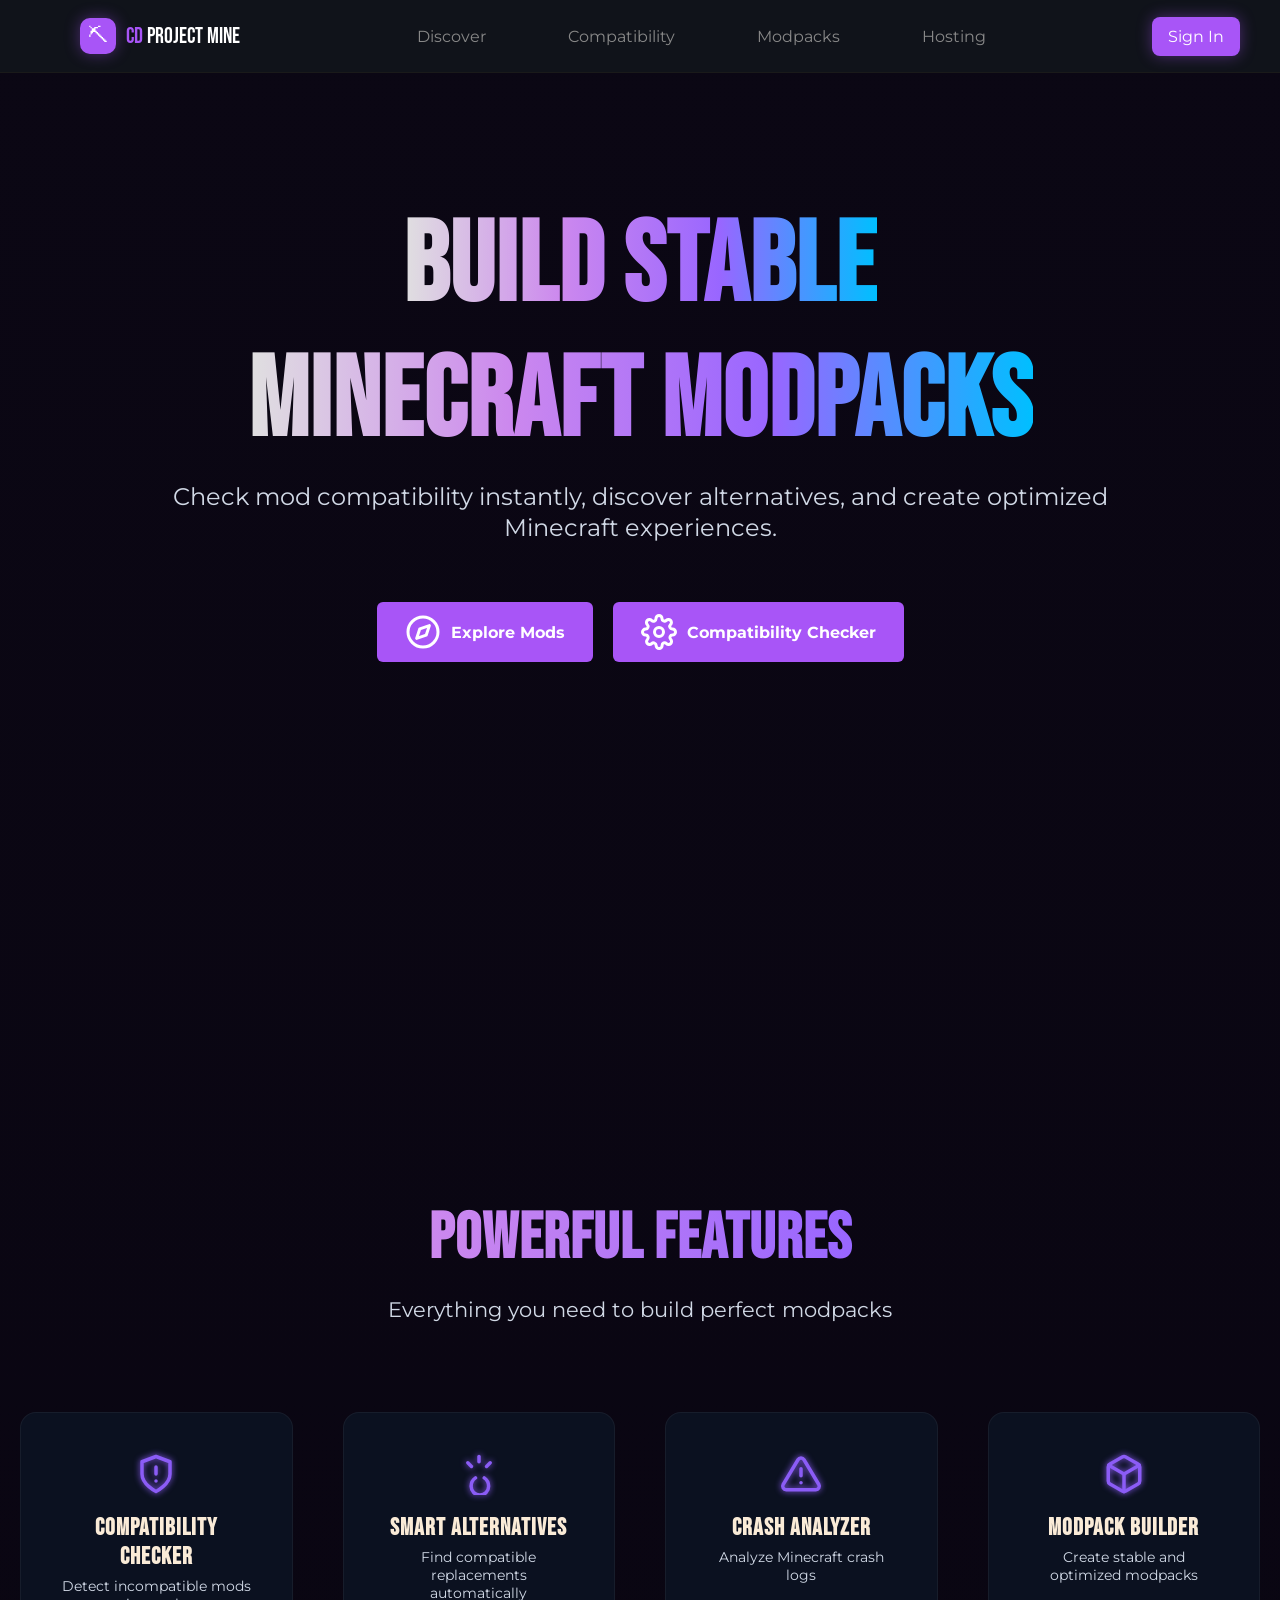
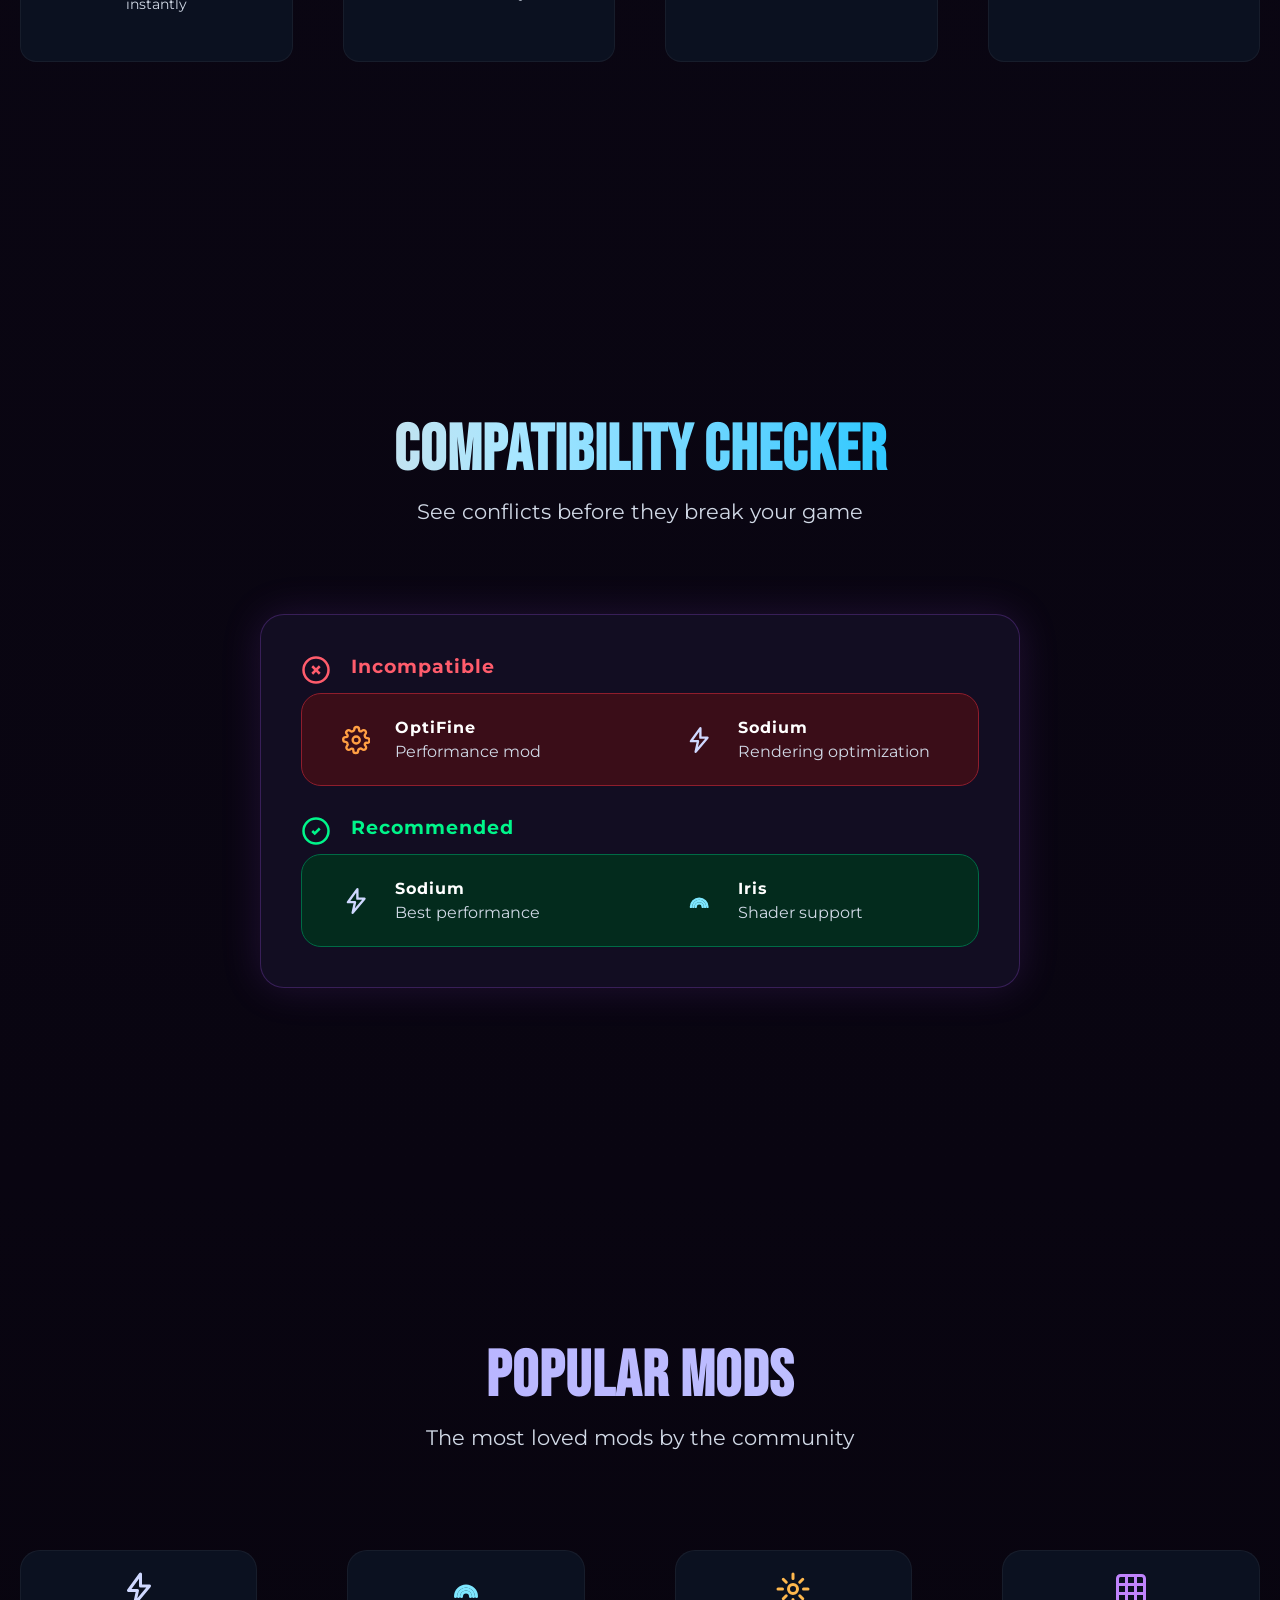
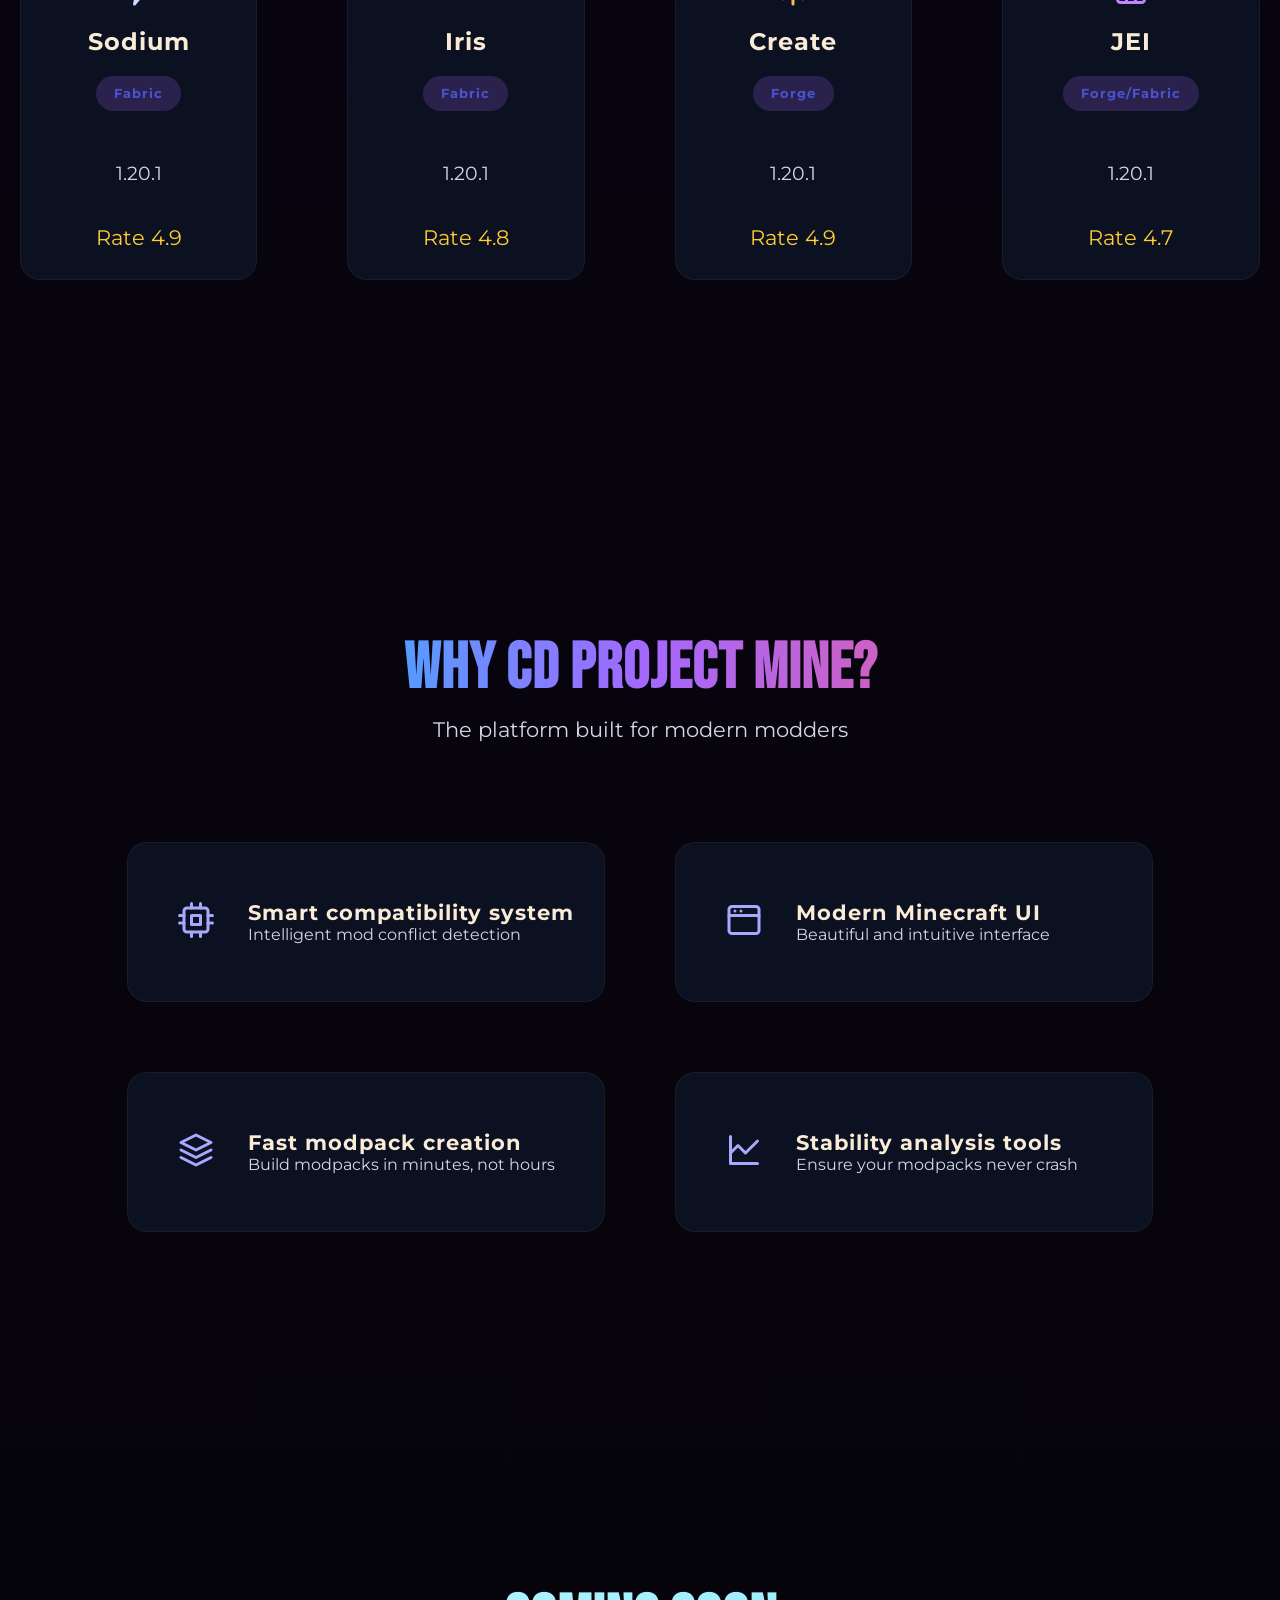
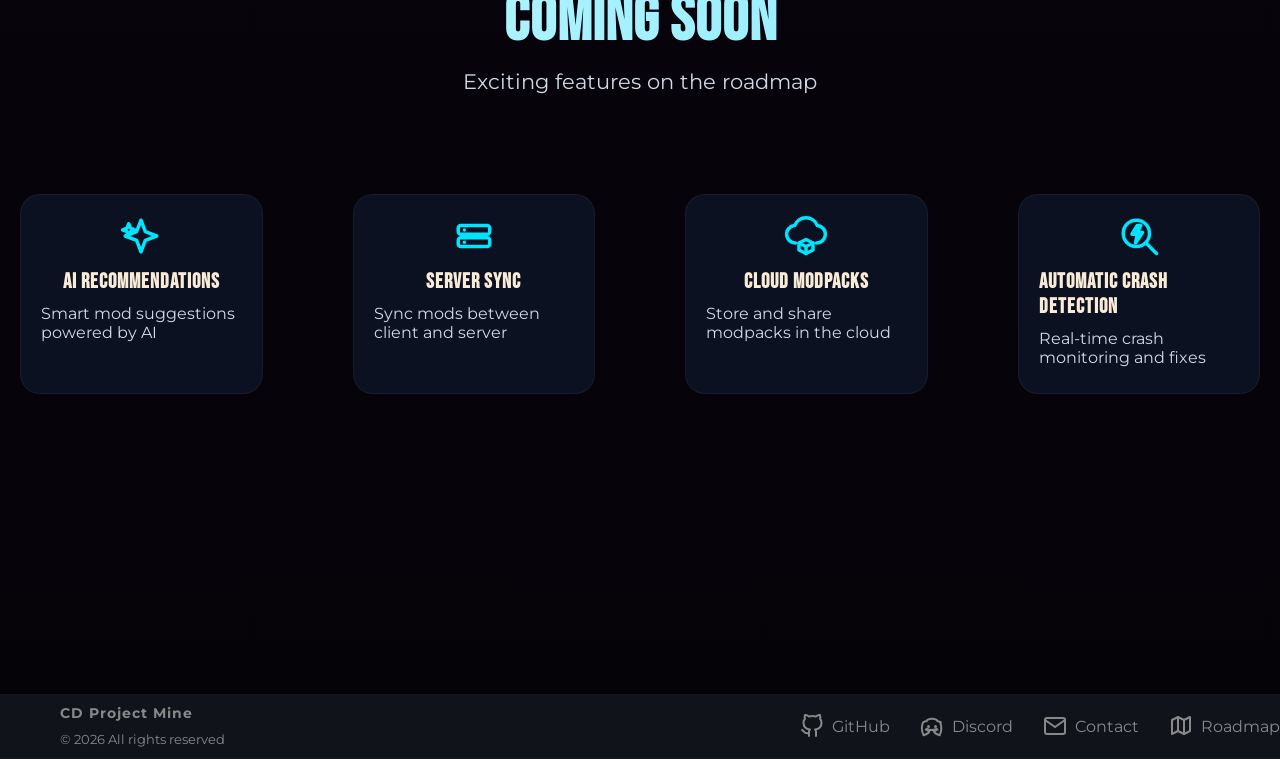
==== index.html @ 01a0721f "Made responsive flexbox for 4 diffrent resolutions" ====
<!DOCTYPE html>
<html lang="uk">

<head>
    <meta charset="UTF-8">
    <meta name="viewport" content="width=device-width, initial-scale=1.0">

    <title>CD Project Mine</title>

    <link rel="stylesheet" href="./css/global.css">
    <link rel="stylesheet" href="./css/components/navbar.css">
    <link rel="stylesheet" href="./css/components/footer.css">
    <link rel="stylesheet" href="./css/pages/home.css">
    <link rel="stylesheet" href="./css/media/index.css">

    <link rel="preconnect" href="https://fonts.googleapis.com">
    <link rel="preconnect" href="https://fonts.gstatic.com" crossorigin>

    <link href="https://fonts.googleapis.com/css2?family=Bebas+Neue&family=Montserrat:wght@400;500;600;700&display=swap"
        rel="stylesheet">
</head>

<body>
    <nav class="main-nav">
        <div class="logo-container">
            <a href="index.html" class="logo-link">
                <div class="logo-icon">⛏</div>
                <span class="logo-text">
                    <span class="logo-accent">CD </span> Project Mine
                </span>
            </a>
        </div>

        <ul class="nav-list" id="nav-list">
            <li><a class="nav-link" href="discover.html">Discover</a></li>
            <li><a class="nav-link" href="compatibility.html">Compatibility</a></li>
            <li><a class="nav-link" href="modpacks.html">Modpacks</a></li>
            <li><a class="nav-link" href="hosting.html">Hosting</a></li>

            <a class="mobile-btn" href="#"> Sign In</a>
        </ul>

        <a class="desktop-btn" href="#"> Sign In</a>

        <button class="burger-btn" id="burger-btn">
            <svg class="burger-icon" viewBox="0 0 24 24" width="24" height="24" stroke="currentColor" stroke-width="2"
                fill="none" stroke-linecap="round" stroke-linejoin="round">
                <line x1="4" y1="6" x2="20" y2="6"></line>
                <line x1="4" y1="12" x2="20" y2="12"></line>
                <line x1="4" y1="18" x2="20" y2="18"></line>
            </svg>
        </button>

    </nav>

    <main class="main-content">
        <section class="hero-section">
            <h1>Build Stable</h1>
            <h1>Minecraft Modpacks</h1>
            <p class="paragraph-upper">Check mod compatibility instantly, discover alternatives, and create optimized
            </p>
            <p class="paragraph-lower">Minecraft experiences.</p>

            <div class="hero-buttons">
                <a class="hero-form" href="discover.html">
                    <button class="hero-btn">
                        <svg class="icon" width="24" height="24" viewBox="0 0 24 24" fill="none" stroke="currentColor"
                            stroke-width="2" stroke-linecap="round" stroke-linejoin="round">
                            <circle cx="12" cy="12" r="10"></circle>
                            <polygon points="16.24 7.76 14.12 14.12 7.76 16.24 9.88 9.88 16.24 7.76"></polygon>
                        </svg>
                        Explore Mods
                    </button>
                </a>

                <a class="hero-form" href="compatibility.html">
                    <button class="hero-btn">
                        <svg class="icon" width="24" height="24" viewBox="0 0 24 24" fill="none" stroke="currentColor"
                            stroke-width="2" stroke-linecap="round" stroke-linejoin="round">
                            <circle cx="12" cy="12" r="3"></circle>
                            <path
                                d="M19.4 15a1.65 1.65 0 0 0 .33 1.82l.06.06a2 2 0 0 1 0 2.83 2 2 0 0 1-2.83 0l-.06-.06a1.65 1.65 0 0 0-1.82-.33 1.65 1.65 0 0 0-1 1.51V21a2 2 0 0 1-2 2 2 2 0 0 1-2-2v-.09A1.65 1.65 0 0 0 9 19.4a1.65 1.65 0 0 0-1.82.33l-.06.06a2 2 0 0 1-2.83 0 2 2 0 0 1 0-2.83l.06-.06a1.65 1.65 0 0 0 .33-1.82 1.65 1.65 0 0 0-1.51-1H3a2 2 0 0 1-2-2 2 2 0 0 1 2-2h.09A1.65 1.65 0 0 0 4.6 9a1.65 1.65 0 0 0-.33-1.82l-.06-.06a2 2 0 0 1 0-2.83 2 2 0 0 1 2.83 0l.06.06a1.65 1.65 0 0 0 1.82.33H9a1.65 1.65 0 0 0 1-1.51V3a2 2 0 0 1 2-2 2 2 0 0 1 2 2v.09a1.65 1.65 0 0 0 1 1.51 1.65 1.65 0 0 0 1.82-.33l.06-.06a2 2 0 0 1 2.83 0 2 2 0 0 1 0 2.83l-.06.06a1.65 1.65 0 0 0-.33 1.82V9a1.65 1.65 0 0 0 1.51 1H21a2 2 0 0 1 2 2 2 2 0 0 1-2 2h-.09a1.65 1.65 0 0 0-1.51 1z">
                            </path>
                        </svg>
                        Compatibility Checker
                    </button>
                </a>
        </section>

        <section class="features-section">
            <h2>Powerful Features</h2>
            <p>Everything you need to build perfect modpacks</p>

            <div class="features-container">
                <div class="feature-card">
                    <svg class="feature-icon" width="24" height="24" viewBox="0 0 24 24" fill="none"
                        stroke="currentColor" stroke-width="2" stroke-linecap="round" stroke-linejoin="round">
                        <path d="M12 22s8-4 8-10V5l-8-3-8 3v7c0 6 8 10 8 10z" />
                        <path d="M12 8v4" />
                        <path d="M12 16h.01" />
                    </svg>
                    <h3>Compatibility Checker</h3>
                    <p>Detect incompatible mods instantly</p>
                </div>
                <div class="feature-card">
                    <svg class="feature-icon" width="24" height="24" viewBox="0 0 24 24" fill="none"
                        stroke="currentColor" stroke-width="2" stroke-linecap="round" stroke-linejoin="round">
                        <path d="M15 14.2c1.5 1 2.5 2.8 2.5 4.8 0 2.8-2.2 5-5 5s-5-2.2-5-5c0-2 1-3.8 2.5-4.8" />
                        <path d="M12 2v3" />
                        <path d="M18.4 5.6l-2.1 2.1" />
                        <path d="M5.6 5.6l2.1 2.1" />
                    </svg>
                    <h3>Smart Alternatives</h3>
                    <p>Find compatible replacements automatically</p>
                </div>
                <div class="feature-card">
                    <svg class="feature-icon" width="24" height="24" viewBox="0 0 24 24" fill="none"
                        stroke="currentColor" stroke-width="2" stroke-linecap="round" stroke-linejoin="round">
                        <path
                            d="M10.29 3.86L1.82 18a2 2 0 0 0 1.71 3h16.94a2 2 0 0 0 1.71-3L13.71 3.86a2 2 0 0 0-3.42 0z" />
                        <line x1="12" y1="9" x2="12" y2="13" />
                        <line x1="12" y1="17" x2="12.01" y2="17" />
                    </svg>
                    <h3>Crash Analyzer</h3>
                    <p>Analyze Minecraft crash logs</p>
                </div>
                <div class="feature-card">
                    <svg class="feature-icon" width="24" height="24" viewBox="0 0 24 24" fill="none"
                        stroke="currentColor" stroke-width="2" stroke-linecap="round" stroke-linejoin="round">
                        <path
                            d="M21 16V8a2 2 0 0 0-1-1.73l-7-4a2 2 0 0 0-2 0l-7 4A2 2 0 0 0 3 8v8a2 2 0 0 0 1 1.73l7 4a2 2 0 0 0 2 0l7-4A2 2 0 0 0 21 16z" />
                        <polyline points="3.27 6.96 12 12.01 20.73 6.96" />
                        <line x1="12" y1="22.08" x2="12" y2="12" />
                    </svg>
                    <h3>Modpack Builder</h3>
                    <p>Create stable and optimized modpacks</p>
                </div>
            </div>
        </section>

        <section class="compatibility-section">
            <h2>Compatibility Checker</h2>
            <p>See conflicts before they break your game</p>

            <div class="compatibility-container">
                <div class="compatibility-group">
                    <h3><svg class="compatibility-icon-header" viewBox="0 0 24 24" width="24" height="24"
                            stroke="currentColor" stroke-width="2" fill="none">
                            <circle cx="12" cy="12" r="10"></circle>
                            <line x1="15" y1="9" x2="9" y2="15"></line>
                            <line x1="9" y1="9" x2="15" y2="15"></line>
                        </svg>
                        Incompatible
                    </h3>

                    <div class="compatibility-card incompatible-card">
                        <div class="mod-info">
                            <svg class="ompatibility-icon optf" xmlns="http://www.w3.org/2000/svg" width="36" height="36" viewBox="0 0 24 24"
                                fill="none" stroke="currentColor" stroke-width="2" stroke-linecap="round"
                                stroke-linejoin="round">
                                <circle cx="12" cy="12" r="3" />
                                <path
                                    d="M19.4 15a1.7 1.7 0 0 0 .34 1.82l.06.06a2 2 0 1 1-2.83 2.83l-.06-.06A1.7 1.7 0 0 0 15 19.4a1.7 1.7 0 0 0-1 .6 1.7 1.7 0 0 0-.4 1.1V21a2 2 0 1 1-4 0v-.1A1.7 1.7 0 0 0 9 19.4a1.7 1.7 0 0 0-1.82.34l-.06.06a2 2 0 1 1-2.83-2.83l.06-.06A1.7 1.7 0 0 0 4.6 15a1.7 1.7 0 0 0-.6-1 1.7 1.7 0 0 0-1.1-.4H3a2 2 0 1 1 0-4h.1A1.7 1.7 0 0 0 4.6 9a1.7 1.7 0 0 0-.34-1.82l-.06-.06a2 2 0 1 1 2.83-2.83l.06.06A1.7 1.7 0 0 0 9 4.6a1.7 1.7 0 0 0 1-.6 1.7 1.7 0 0 0 .4-1.1V3a2 2 0 1 1 4 0v.1A1.7 1.7 0 0 0 15 4.6a1.7 1.7 0 0 0 1.82-.34l.06-.06a2 2 0 1 1 2.83 2.83l-.06.06A1.7 1.7 0 0 0 19.4 9a1.7 1.7 0 0 0 .6 1 1.7 1.7 0 0 0 1.1.4h.1a2 2 0 1 1 0 4h-.1A1.7 1.7 0 0 0 19.4 15z" />
                            </svg>

                            <div class="mod-text">
                                <h4>OptiFine</h4>
                                <p>Performance mod</p>
                            </div>
                        </div>

                        <div class="mod-info">
                            <svg class="compatibility-icon sodi" viewBox="0 0 24 24" fill="none" stroke="currentColor"
                                stroke-width="2" stroke-linecap="round" stroke-linejoin="round">

                                <path d="M13 2
             L5 13
             H11
             L9 22
             L19 10
             H13
             Z" />

                            </svg>

                            <div class="mod-text">
                                <h4>Sodium</h4>
                                <p>Rendering optimization</p>
                            </div>
                        </div>
                    </div>
                </div>

                <div class="compatibility-group">
                    <h3 class="recommended-title">
                        <svg class="compatibility-icon-header" viewBox="0 0 24 24" width="24" height="24"
                            stroke="currentColor" stroke-width="2" fill="none">
                            <circle cx="12" cy="12" r="10"></circle>
                            <path d="M9 12l2 2 4-4"></path>
                        </svg>
                        Recommended
                    </h3>
                    <div class="compatibility-card recommended-card">
                        <div class="mod-info">
                            <svg class="compatibility-icon sodi" viewBox="0 0 24 24" fill="none" stroke="currentColor"
                                stroke-width="2" stroke-linecap="round" stroke-linejoin="round">

                                <path d="M13 2
             L5 13
             H11
             L9 22
             L19 10
             H13
             Z" />

                            </svg>

                            <div class="mod-text">
                                <h4>Sodium</h4>
                                <p>Best performance</p>
                            </div>
                        </div>

                        <div class="mod-info">
                            <svg class="compatibility-icon iris" viewBox="0 0 24 24" fill="none" stroke="currentColor"
                                stroke-width="2" stroke-linecap="round" stroke-linejoin="round">

                                <path d="M5 17
             A7 7 0 0 1 19 17" />

                                <path d="M7 17
             A5 5 0 0 1 17 17" />

                                <path d="M9 17
             A3 3 0 0 1 15 17" />

                            </svg>

                            <div class="mod-text">
                                <h4>Iris</h4>
                                <p>Shader support</p>
                            </div>
                        </div>
                    </div>
                </div>
        </section>

        <section class="popular-mods-section">
            <h2>Popular Mods</h2>
            <p>The most loved mods by the community</p>

            <div class="pop-container">
                <div class="pop-card">
                    <svg class="pop-icon sodi" viewBox="0 0 24 24" fill="none" stroke="currentColor" stroke-width="2"
                        stroke-linecap="round" stroke-linejoin="round">

                        <path d="M13 2
             L5 13
             H11
             L9 22
             L19 10
             H13
             Z" />

                    </svg>
                    <h3>Sodium</h3>
                    <div class="mini-mod-loader">
                        <h4>Fabric</h4>
                    </div>
                    <p>1.20.1</p>
                    <div class="mod-rating">
                        <span>Rate</span>
                        <span>4.9</span>
                    </div>
                </div>

                <div class="pop-card">
                    <svg class="pop-icon iris" viewBox="0 0 24 24" fill="none" stroke="currentColor" stroke-width="2"
                        stroke-linecap="round" stroke-linejoin="round">

                        <path d="M5 17
             A7 7 0 0 1 19 17" />

                        <path d="M7 17
             A5 5 0 0 1 17 17" />

                        <path d="M9 17
             A3 3 0 0 1 15 17" />

                    </svg>
                    <h3>Iris</h3>
                    <div class="mini-mod-loader">
                        <h4>Fabric</h4>
                    </div>
                    <p>1.20.1</p>
                    <div class="mod-rating">
                        <span>Rate</span>
                        <span>4.8</span>
                    </div>
                </div>

                <div class="pop-card">
                    <svg class="pop-icon create" viewBox="0 0 24 24" fill="none" stroke="currentColor" stroke-width="2"
                        stroke-linecap="round" stroke-linejoin="round">

                        <circle cx="12" cy="12" r="3" />

                        <path d="
        M12 2
        V5

        M12 19
        V22

        M2 12
        H5

        M19 12
        H22

        M5.5 5.5
        L7.5 7.5

        M16.5 16.5
        L18.5 18.5

        M18.5 5.5
        L16.5 7.5

        M7.5 16.5
        L5.5 18.5" />

                    </svg>
                    <h3>Create</h3>
                    <div class="mini-mod-loader">
                        <h4>Forge</h4>
                    </div>
                    <p>1.20.1</p>
                    <div class="mod-rating">
                        <span>Rate</span>
                        <span>4.9</span>
                    </div>
                </div>

                <div class="pop-card">
                    <svg class="pop-icon jei" viewBox="0 0 24 24" fill="none" stroke="currentColor" stroke-width="2"
                        stroke-linecap="round" stroke-linejoin="round">

                        <rect x="3" y="3" width="18" height="18" rx="2" />

                        <line x1="9" y1="3" x2="9" y2="21" />
                        <line x1="15" y1="3" x2="15" y2="21" />

                        <line x1="3" y1="9" x2="21" y2="9" />
                        <line x1="3" y1="15" x2="21" y2="15" />

                    </svg>
                    <h3>JEI</h3>
                    <div class="mini-mod-loader">
                        <h4>Forge/Fabric</h4>
                    </div>
                    <p>1.20.1</p>
                    <div class="mod-rating">
                        <span>Rate</span>
                        <span>4.7</span>
                    </div>
                </div>
            </div>
        </section>

        <section class="why-section">
            <h3>Why CD Project Mine?</h3>
            <p>The platform built for modern modders</p>

            <div class="why-container">
                <div class="why-card">
                    <div class="why-icon">
                        <svg class="icon" viewBox="0 0 24 24" width="24" height="24" stroke="currentColor"
                            stroke-width="2" fill="none" stroke-linecap="round" stroke-linejoin="round">
                            <rect x="4" y="4" width="16" height="16" rx="2" ry="2"></rect>
                            <rect x="9" y="9" width="6" height="6"></rect>
                            <line x1="9" y1="1" x2="9" y2="4"></line>
                            <line x1="15" y1="1" x2="15" y2="4"></line>
                            <line x1="9" y1="20" x2="9" y2="23"></line>
                            <line x1="15" y1="20" x2="15" y2="23"></line>
                            <line x1="20" y1="9" x2="23" y2="9"></line>
                            <line x1="20" y1="14" x2="23" y2="14"></line>
                            <line x1="1" y1="9" x2="4" y2="9"></line>
                            <line x1="1" y1="14" x2="4" y2="14"></line>
                        </svg>
                    </div>
                    <div class="why-info">
                        <h4>Smart compatibility system</h4>
                        <p>Intelligent mod conflict detection</p>
                    </div>
                </div>

                <div class="why-card">
                    <div class="why-icon">
                        <svg class="icon" viewBox="0 0 24 24" width="24" height="24" stroke="currentColor"
                            stroke-width="2" fill="none" stroke-linecap="round" stroke-linejoin="round">
                            <rect x="2" y="3" width="20" height="18" rx="2" ry="2" />
                            <line x1="2" y1="9" x2="22" y2="9" />
                            <line x1="6" y1="6" x2="6.01" y2="6" />
                            <line x1="10" y1="6" x2="10.01" y2="6" />
                        </svg>
                    </div>
                    <div class="why-info">
                        <h4>Modern Minecraft UI</h4>
                        <p>Beautiful and intuitive interface</p>
                    </div>
                </div>

                <div class="why-card">
                    <div class="why-icon">
                        <svg class="icon" viewBox="0 0 24 24" width="24" height="24" stroke="currentColor"
                            stroke-width="2" fill="none" stroke-linecap="round" stroke-linejoin="round">
                            <polygon points="12 2 2 7 12 12 22 7 12 2"></polygon>
                            <polyline points="2 12 12 17 22 12"></polyline>
                            <polyline points="2 17 12 22 22 17"></polyline>
                        </svg>
                    </div>
                    <div class="why-info">
                        <h4>Fast modpack creation</h4>
                        <p>Build modpacks in minutes, not hours</p>
                    </div>
                </div>

                <div class="why-card">
                    <div class="why-icon">
                        <svg class="icon" viewBox="0 0 24 24" width="24" height="24" stroke="currentColor"
                            stroke-width="2" fill="none" stroke-linecap="round" stroke-linejoin="round">
                            <polyline points="3 3 3 21 21 21"></polyline>
                            <polyline points="3 14 8 9 13 14 21 6"></polyline>
                        </svg>
                    </div>
                    <div class="why-info">
                        <h4>Stability analysis tools</h4>
                        <p>Ensure your modpacks never crash</p>
                    </div>
                </div>
            </div>
        </section>

        <section class="soon-section">
            <h2>Coming Soon</h2>
            <p>Exciting features on the roadmap</p>
            <div class="soon-container">
                <div class="soon-card">
                    <div class="soon-icon">
                        <svg viewBox="0 0 24 24" width="24" height="24" stroke="currentColor" stroke-width="2"
                            fill="none" stroke-linecap="round" stroke-linejoin="round">
                            <path d="M12 3L14.5 9.5L21 12L14.5 14.5L12 21L9.5 14.5L3 12L9.5 9.5L12 3Z"></path>
                            <path d="M5 5L6 7.5L8.5 8.5L6 9.5L5 12L4 9.5L1.5 8.5L4 7.5L5 5Z"></path>
                        </svg>
                    </div>

                    <div class="soon-info">
                        <h3>AI Recommendations</h3>
                        <p>Smart mod suggestions powered by AI</p>
                    </div>
                </div>

                <div class="soon-card">
                    <div class="soon-icon">
                        <svg viewBox="0 0 24 24" width="32" height="32" stroke="currentColor" stroke-width="2"
                            fill="none" stroke-linecap="round" stroke-linejoin="round">
                            <rect x="3" y="6" width="18" height="5" rx="1.5"></rect>
                            <circle cx="6.5" cy="8.5" r="1" fill="currentColor" stroke="none"></circle>

                            <rect x="3" y="13" width="18" height="5" rx="1.5"></rect>
                            <circle cx="6.5" cy="15.5" r="1" fill="currentColor" stroke="none"></circle>
                        </svg>
                    </div>

                    <div class="soon-info">
                        <h3>Server Sync</h3>
                        <p>Sync mods between client and server</p>
                    </div>
                </div>

                <div class="soon-card">
                    <div class="soon-icon">
                        <svg viewBox="0 0 24 24" width="24" height="24" stroke="currentColor" stroke-width="2"
                            fill="none" stroke-linecap="round" stroke-linejoin="round">
                            <path d="M6 16a5 5 0 0 1-.5-9.98 7 7 0 0 1 13 0 5 5 0 0 1-.5 9.98"></path>
                            <polygon points="12 14 8 16 12 18 16 16"></polygon>
                            <polyline points="8 16 8 20 12 22 16 20 16 16"></polyline>
                            <line x1="12" y1="18" x2="12" y2="22"></line>
                        </svg>
                    </div>

                    <div class="soon-info">
                        <h3>Cloud Modpacks</h3>
                        <p>Store and share modpacks in the cloud</p>
                    </div>
                </div>

                <div class="soon-card">
                    <div class="soon-icon">
                        <svg viewBox="0 0 24 24" width="24" height="24" stroke="currentColor" stroke-width="2"
                            fill="none" stroke-linecap="round" stroke-linejoin="round">
                            <circle cx="10.5" cy="10.5" r="7.5"></circle>
                            <line x1="16" y1="16" x2="22" y2="22"></line>
                            <path d="M11 6l-3 5h3l-1 5 4-6h-3l2-4z"></path>
                        </svg>
                    </div>

                    <div class="soon-info">
                        <h3>Automatic Crash Detection</h3>
                        <p>Real-time crash monitoring and fixes</p>
                    </div>
                </div>
            </div>
        </section>
    </main>

    <footer class="main-footer">
        <div class="footer-container">
            <div class="footer-name">
                <h2>CD Project Mine</h2>
                <p>&copy 2026 All rights reserved</p>
            </div>

            <div class="footer-links">
                <a href="#" class="footer-link">
                    <svg class="footer-icon" viewBox="0 0 24 24" width="24" height="24" stroke="currentColor"
                        stroke-width="2" fill="none" stroke-linecap="round" stroke-linejoin="round">
                        <path
                            d="M9 19c-5 1.5-5-2.5-7-3m14 6v-3.87a3.37 3.37 0 0 0-.94-2.61c3.14-.35 6.44-1.54 6.44-7A5.44 5.44 0 0 0 20 4.77 5.07 5.07 0 0 0 19.91 1S18.73.65 16 2.48a13.38 13.38 0 0 0-7 0C6.27.65 5.09 1 5.09 1A5.07 5.07 0 0 0 5 4.77a5.44 5.44 0 0 0-1.5 3.78c0 5.42 3.3 6.61 6.44 7A3.37 3.37 0 0 0 9 18.13V22">
                        </path>
                    </svg>
                    <span> GitHub</span>
                </a>

                <a href="#" class="footer-link">
                    <svg class="footer-icon" viewBox="0 0 24 24" width="24" height="24" stroke="currentColor"
                        stroke-width="2" fill="none" stroke-linecap="round" stroke-linejoin="round">
                        <path
                            d="M21 8.3a15.3 15.3 0 0 0-3.8-1.2c-.2-.4-.4-.9-.6-1.3a11.7 11.7 0 0 0-9.2 0c-.2.4-.4.9-.6 1.3A15.3 15.3 0 0 0 3 8.3C1.2 13 1.8 17.6 3.6 21.3a15.5 15.5 0 0 0 4.8-2.4l1-1.6c-1.3-.5-2.5-1-3.6-1.8.3-.2.6-.5.9-.7 3.2 1.5 6.6 1.5 9.8 0 .3.2.6.5.9.7-1.1.8-2.3 1.3-3.6 1.8l1 1.6a15.5 15.5 0 0 0 4.8 2.4c1.8-3.7 2.4-8.3.6-13z">
                        </path>
                        <circle cx="8.5" cy="12.5" r="1.5" fill="currentColor" stroke="none"></circle>
                        <circle cx="15.5" cy="12.5" r="1.5" fill="currentColor" stroke="none"></circle>
                    </svg>
                    <span> Discord</span>
                </a>

                <a href="#" class="footer-link">
                    <svg class="footer-icon" viewBox="0 0 24 24" width="24" height="24" stroke="currentColor"
                        stroke-width="2" fill="none" stroke-linecap="round" stroke-linejoin="round">
                        <rect x="2" y="4" width="20" height="16" rx="2"></rect>
                        <path d="M2 6l10 7 10-7"></path>
                    </svg>
                    <span> Contact</span>
                </a>

                <a href="#" class="footer-link">
                    <svg class="footer-icon" viewBox="0 0 24 24" width="24" height="24" stroke="currentColor"
                        stroke-width="2" fill="none" stroke-linecap="round" stroke-linejoin="round">
                        <polygon points="3 6 9 3 15 6 21 3 21 17 15 20 9 17 3 20"></polygon>
                        <line x1="9" y1="3" x2="9" y2="17"></line>
                        <line x1="15" y1="6" x2="15" y2="20"></line>
                    </svg>
                    <span> Roadmap</span>
                </a>
            </div>
        </div>
    </footer>

    <script src="scripts/main.js"></script>
</body>

</html>
---- css/global.css ----
/*-------------------- RESET --------------------*/
*,
*::before,
*::after {
    box-sizing: border-box;
}

html {
    min-height: 100%;
}

body {
    margin: 0;
    min-height: 100vh;
    overflow-x: hidden;

    font-family: 'Montserrat', sans-serif;

    background: linear-gradient(
        180deg,
        #0b0714 0%,
        #090511 50%,
        #050308 100%
    );

    scrollbar-width: thin;
    scrollbar-color: #888 #121212;
}

/*-------------------- TYPOGRAPHY --------------------*/

h1,
h2,
h3,
h4,
h5,
h6 {
    margin: 0;
    font-family: 'Bebas Neue', sans-serif;
    letter-spacing: 1px;
}

p {
    margin: 0;
}

/*-------------------- ELEMENTS --------------------*/

img {
    display: block;
    max-width: 100%;
}

a {
    color: inherit;
    text-decoration: none;
}

button,
input,
textarea,
select {
    font: inherit;
}
---- css/components/navbar.css ----
/* ==========================
   Desktop
========================== */
/*--------------------NAVBAR--------------------*/
.main-nav {
    display: flex;
    justify-content: space-between;
    align-items: center;
    padding: 8px 40px;
    top: 0;
    right: 0;
    left: 0;
    position: fixed;
    z-index: 1000;
    background-color: #10131a;
    border-bottom: 1px solid #1a1a1a;
}

.nav-list {
    list-style-type: none;
    display: flex;
    gap: 50px;
    padding: 0;
    margin: 0;
}

.nav-link {
    display: inline-block;
    text-decoration: none;
    color: #888888;
    background-color: transparent;
    border-radius: 6px;
    padding: 8px 16px;
    transition: background-color 0.3s ease,
        color 0.3s ease,
        transform 0.2s ease;
}

.nav-link:hover {
    background-color: #2a1f46;
    color: #f5f5f5;
    transform: translateY(-2px);
}

.nav-link-active {
    background-color: #0d1e21;
    color: #00d1e0;
}

.mobile-btn {
    display: none;
}

.burger-btn {
    display: none;
    background: #a855f7;
    box-shadow: 0 0 15px rgba(168, 85, 247, 0.4);
    border: none;
    border-radius: 4px;
}

.logo-container {
    display: flex;
    align-items: center;
    color: white;
    font-family: 'Bebas Neue', sans-serif;
    padding: 10px 10px 10px 40px;
}

.logo-link {
    display: flex;
    align-items: center;
    text-decoration: none;
    gap: 10px;
}

.logo-icon {
    display: flex;
    justify-content: center;
    align-items: center;
    width: 36px;
    height: 36px;
    color: white;
    background-color: #a855f7;
    border-radius: 10px;
    font-size: 20px;
    box-shadow: 0 0 15px rgba(168, 85, 247, 0.4);
}

.logo-text {
    font-size: 22px;
    color: white;
}

.logo-accent {
    color: #a855f7;
}

/*--------------------Sign In Form--------------------*/
.desktop-btn {
    display: flex;
    justify-content: center;
    align-items: center;
    text-decoration: none;
    font-family: 'Montserrat', sans-serif;
    padding: 10px 16px;
    background-color: #a855f7;
    color: white;
    border: none;
    border-radius: 8px;
    font-size: 16px;
    cursor: pointer;
    box-shadow: 0 0 15px rgba(168, 85, 247, 0.4);
    transition: all 0.3s ease;
}

.desktop-btn:hover {
    transform: translateY(-2px);
    box-shadow: 0 0 20px rgba(168, 85, 247, 0.6);
    filter: brightness(1.1);
    cursor: pointer;
}

.mobile-btn {
    display: none;
}

/* ==========================
   Mobile
========================== */
@media (max-width: 900px) {

    .main-nav {
        flex-wrap: wrap;
    }

    .logo-container {
        padding: 8px 4px;
    }

    .logo-text {
        white-space: nowrap;
    }

    .burger-btn {
        display: block;
    }

    .nav-list {
        width: 100%;
        display: flex;
        flex-direction: column;

        opacity: 0;
        pointer-events: none;

        position: absolute;
        top: 69px;
        left: 270px;

        row-gap: 30px;

        background: #10131a;

        transform: translateY(-15px);
        transition: all 0.3s ease;
    }

    .nav-list.active {
        opacity: 1;
        transform: translateY(0);
        pointer-events: auto;
    }

    .desktop-btn {
        display: none;
    }

    .mobile-btn {
        display: block;

        width: 100px;

        padding: 6px 20px;
        margin-left: 15px;
        margin-bottom: 14px;

        border-radius: 10px;

        text-decoration: none;
        color: white;

        background-color: #a855f7;

        transition: all 0.3s ease;
    }

    .mobile-btn:hover {
        transform: translateY(-2px);
    }
}
---- css/components/footer.css ----
/* ==========================
   Desktop
========================== */
/*--------------------FOOTER--------------------*/
.main-footer {
    background-color: #10131a;
    border-bottom: 1px solid #1a1a1a;
}

.footer-container {
    display: flex;
    min-height: 4rem;
    margin: 0 auto;
}

/*--------------------COMPANY INFO--------------------*/
.footer-name {
    margin-left: 60px;
}

.footer-name h2 {
    font-family: 'Montserrat', sans-serif;
    font-size: 0.9rem;
    color: #888888;
    margin: 10px 0px;
}

.footer-name p {
    font-size: 0.8rem;
    color: #888888;
}

/*--------------------FOOTER LINKS--------------------*/
.footer-links {
    display: flex;
    gap: 30px;
    margin-left: auto;
}

.footer-link {
    display: flex;
    align-items: center;
    gap: 8px;

    color: #888888;
    text-decoration: none;

    transition: all 0.3s ease;
}

.footer-link:hover {
    color: #6f42f5;
    transform: translateY(-3px);
}

/* ==========================
   Mobile
========================== */
@media (max-width: 900px) {
    .footer-name {
        max-width: 250px;
        width: 100%;

        margin-top: 30px;
        margin-left: 20px;
    }

    .footer-links {
        display: flex;
        justify-content: center;
        flex-wrap: wrap;

        gap: 25px;

        margin-top: 10px;
        margin-left: 40px;
    }

    .footer-link {
        display: flex;
        flex-direction: column;
        align-items: center;

        gap: 10px;
    }
}
---- css/pages/home.css ----
.main-content {
    display: flex;
    flex-direction: column;
    align-items: center;
    color: white;
    padding-top: 200px;
    padding-inline: 20px;
    padding-bottom: 200px;
}

/* ------------------------------------------------------------------------------------------------------------------- */
/* ------------------------------------------------------------------------------------------------------------------- */
/*--------------------HERO--------------------*/
.hero-section {
    display: flex;
    flex-direction: column;
    align-items: center;
    min-height: 100vh;
}

.hero-section h1 {
    font-size: 7rem;
    font-weight: bold;
    margin: 0;
    background: linear-gradient(to right,
            #e0e0e0,
            #cc88ee,
            #9966ff,
            #00bfff);
    color: transparent;
    background-clip: text;
    -webkit-background-clip: text;
    /* Для сумісності з Chrome, Safari, Edge */
    text-transform: uppercase;
}

.paragraph-upper {
    color: #d1d9e6;
    font-size: 1.5rem;
    margin-top: 12px;
}

.paragraph-lower {
    color: #d1d9e6;
    font-size: 1.5rem;
    margin-top: 2px;
}

.hero-buttons {
    display: flex;
    gap: 20px;
}

.hero-form {
    text-decoration: none;
}

.hero-btn {
    display: flex;
    justify-content: center;
    align-items: center;
    gap: 10px;
    background-color: #a855f7;
    color: white;
    border: none;
    border-radius: 6px;
    padding: 12px 28px;
    margin-top: 60px;
    font-size: 1rem;
    font-weight: bold;
    font-family: 'Montserrat', sans-serif;
    cursor: pointer;
    transition: transform 0.3s ease,
        box-shadow 0.3s ease,
        filter 0.3s ease,
        background-color 0.3s ease;
}

.hero-btn:hover {
    transform: translateY(-2px);
    box-shadow: 0 0 20px rgba(168, 85, 247, 0.6);
    filter: brightness(1.05);
    background-color: #9333ea;
    cursor: pointer;
}

.icon {
    width: 36px;
    height: 36px;
}

/* ------------------------------------------------------------------------------------------------------------------- */
/* ------------------------------------------------------------------------------------------------------------------- */
/*--------------------FEATURES--------------------*/
.features-section {
    padding: 100px 0;
    text-align: center;
}

.features-section h2 {
    font-size: 4rem;
    font-weight: bold;
    margin: 0;
    background: linear-gradient(to right,
            #e0e0e0,
            #cc88ee,
            #9966ff,
            #00bfff);
    color: transparent;
    background-clip: text;
    -webkit-background-clip: text;

    margin-bottom: 20px;
}

.features-section>p {
    color: #d1d9e6;
    font-size: 1.3rem;
    margin-top: 10px;
    margin-bottom: 90px;
}

.features-container {
    display: grid;
    grid-template-columns: repeat(4, 1fr);
    justify-items: center;
    gap: 50px;
}

.feature-card {
    display: flex;
    flex-direction: column;
    background-color: #0b1120;
    min-height: 250px;
    max-width: 300px;
    width: 100%;
    padding: 40px;
    border-radius: 16px;
    border: 1px solid rgba(255, 255, 255, 0.05);
    transition: all 0.3s ease;
}

.feature-card:hover {
    border-color: #a855f7;
    transform: translateY(-4px);
    box-shadow: 0 0 25px rgba(168, 85, 247, 0.15);

}

.feature-icon {
    display: flex;
    margin: 0 auto;
    color: #8b5cf6;
    width: 42px;
    height: 42px;
    filter: drop-shadow(0 0 3px #8b5cf6);
}

.feature-card h3 {
    margin-top: 18px;
    margin-bottom: 6px;
    font-size: 1.5rem;
    color: #FAEBD7;
}

.feature-card p {
    font-size: 0.9rem;
    color: #d1d9e6;
    /* margin-top: auto; */
}

/* ------------------------------------------------------------------------------------------------------------------- */
/* ------------------------------------------------------------------------------------------------------------------- */
/*--------------------COMPATIBILITY-SECTION--------------------*/
.compatibility-section {
    /* display: flex;
    flex-direction: column;
    align-items: stretch; */
    padding: 100px 0;
    margin-top: 150px;
    text-align: center;
}

/*--------------------SECTION-TITLE--------------------*/
.compatibility-section h2 {
    font-size: 4rem;
    font-weight: bold;
    margin: 0;
    background: linear-gradient(to right,
            #e0e0e0,
            #a8e6ff,
            #5ad1ff,
            #00bfff);
    color: transparent;
    background-clip: text;
    -webkit-background-clip: text;
}

.compatibility-section p {
    color: #d1d9e6;
    font-size: 1.3rem;
    margin-top: 10px;
    margin-bottom: 90px;
}

/*--------------------MAIN-CONTAINER--------------------*/
.compatibility-container {
    display: flex;
    flex-direction: column;
    justify-content: flex-start;

    width: 100%;
    max-width: 1200px;

    margin: 0 auto;
    padding: 40px;

    background-color: #120d22;
    border: 1px solid rgba(168, 85, 247, 0.25);
    border-radius: 24px;
    box-shadow: 0 0 40px rgba(168, 85, 247, 0.15);
}

/*--------------------SECTION-HEADERS--------------------*/
.compatibility-container h3 {
    display: flex;
    gap: 20px;
    font-family: 'Montserrat', sans-serif;
    color: #ff5c6c;
}

.compatibility-container .recommended-title {
    margin-top: 30px;
    color: #00f58a;
}

/*--------------------HEADER-ICONS--------------------*/
.compatibility-icon-header {
    width: 30px;
    height: 30px;
    margin-bottom: 8px;
}

/*--------------------CARDS--------------------*/
.compatibility-card {
    display: grid;
    grid-template-columns: repeat(2, 1fr);
    align-items: center;
    justify-content: center;

    width: 100%;

    padding: 24px 40px;
    /* padding: 0px 120px; */

    border-radius: 20px;

    gap: 90px;
}

.incompatible-card {
    background: #3a0d18;
    border: 1px solid #8f1d2c;
}

.recommended-card {
    background: #032b1d;
    border: 1px solid #006b45;
}

/*--------------------MOD-INFO--------------------*/
.mod-info {
    display: flex;
    align-items: center;
    gap: 25px;
}

.mod-text {
    display: flex;
    flex-direction: column;
    align-items: flex-start;

    width: 100%;
    min-width: 0;
}

.mod-info h4 {
    /* margin-top: 12px; */
    font-family: 'Montserrat', sans-serif;
    margin-bottom: 5px;
}

.mod-info p {
    font-family: 'Montserrat', sans-serif;
    font-size: 1rem;
    /* margin-bottom: 20px; */

    margin: 0;
    word-break: break-word;
    overflow-wrap: anywhere;
}

/*--------------------MOD-ICONS--------------------*/
.compatibility-icon {
    width: 36px;
    height: 36px;
}

/*--------------------OPTIFINE-ICON--------------------*/
.optf {
    color: #ff9f43;
}

.optf:hover {
    filter: drop-shadow(0 0 8px currentColor);
}

/*--------------------SODIUM-ICON--------------------*/
.sodi {
    color: #cfd8ff;
}

.sodi:hover {
    filter: drop-shadow(0 0 8px currentColor);
}

/*--------------------IRIS-ICON--------------------*/
.iris {
    color: #7ee7ff;
}

.iris:hover {
    filter: drop-shadow(0 0 8px currentColor);
}

/* ------------------------------------------------------------------------------------------------------------------- */
/* ------------------------------------------------------------------------------------------------------------------- */
/*--------------------POPULAR MODS SECTION--------------------*/
.popular-mods-section {
    padding: 100px 0;
    /* text-align: center; */
    margin-top: 150px;
}

/*--------------------SECTION TITLE--------------------*/
.popular-mods-section h2 {
    display: flex;
    justify-content: center;
    align-items: center;

    font-size: 4rem;
    font-weight: bold;
    margin-bottom: 10px;

    background: linear-gradient(to right,
            #b3aaff,
            #c4caff);

    color: transparent;
    background-clip: text;
    -webkit-background-clip: text;
}

.popular-mods-section p {
    display: flex;
    justify-content: center;
    align-items: center;

    font-size: 1.3rem;
    color: #d1d9e6;

    margin-top: 10px;
}

/*--------------------CARDS CONTAINER--------------------*/
.pop-container {
    display: grid;
    grid-template-columns: repeat(4, 1fr);

    gap: 90px;
    margin-top: 100px;
}

/*--------------------MOD CARD--------------------*/
.pop-card {
    display: flex;
    flex-direction: column;
    align-items: center;

    min-height: 330px;
    max-width: 300px;
    width: 100%;

    padding: 20px 60px;
    gap: 20px;
    border-radius: 20px;
    background-color: #0b1120;
    border: 1px solid rgba(255, 255, 255, 0.05);

    transition: all 0.3s ease;
}

.pop-card:hover {
    border-color: #a855f7;
    transform: translateY(-4px);
    box-shadow: 0 0 25px rgba(168, 85, 247, 0.15);
}

/*--------------------CARD TEXT--------------------*/
.pop-card h3 {
    font-family: 'Montserrat', sans-serif;
    font-size: 1.5rem;
    color: #FAEBD7;
}

.pop-card p {
    color: #d1d9e6;
    font-size: 1.2rem;

    margin-top: 30px;
}

/*--------------------MOD LOADER--------------------*/
.mini-mod-loader {
    display: flex;
    justify-content: center;
    align-items: center;

    color: #4B53D3;
    background-color: #2A224D;

    border-radius: 20px;
    padding: 10px 18px;
}

.mini-mod-loader h4 {
    font-family: 'Montserrat', sans-serif;
    font-size: 0.8rem;
    font-weight: bold;

    margin: 0;

    letter-spacing: 1px;
}

/*--------------------MOD RATING--------------------*/
.mod-rating {
    font-family: 'Montserrat', sans-serif;
    font-size: 1.3rem;

    color: #ffcc33;

    margin-top: 20px;
}

/*--------------------ICONS--------------------*/
.pop-icon {
    width: 36px;
    height: 36px;
}

/*--------------------ICON COLORS--------------------*/
.create {
    color: #ffb84d;
}

.jei {
    color: #c084fc;
}

/*--------------------ICON HOVER--------------------*/
.create:hover,
.jei:hover {
    filter: drop-shadow(0 0 8px currentColor);
}

/* ------------------------------------------------------------------------------------------------------------------- */
/* ------------------------------------------------------------------------------------------------------------------- */
/*--------------------WHY SECTION--------------------*/
.why-section {
    padding: 100px 0;
    margin-top: 150px;
}


/*--------------------SECTION TITLE--------------------*/
.why-section h3 {
    display: flex;
    justify-content: center;
    align-items: center;

    font-size: 4rem;
    font-weight: bold;

    margin-bottom: 10px;

    background: linear-gradient(to right,
            #00d4ff,
            #a269ff,
            #ff577f);

    color: transparent;
    background-clip: text;
    -webkit-background-clip: text;
}

.why-section>p {
    display: flex;
    justify-content: center;
    align-items: center;

    font-size: 1.3rem;
    color: #d1d9e6;

    margin-top: 10px;
}


/*--------------------WHY CONTAINER--------------------*/
.why-container {
    display: grid;
    grid-template-columns: repeat(2, 1fr);

    margin-top: 100px;

    /* column-gap: 90px;
    row-gap: 60px; */
    gap: 70px;
}


/*--------------------WHY CARD--------------------*/
.why-card {
    display: grid;
    grid-template-columns: 90px 1fr;
    align-items: center;

    background-color: #0b1120;

    border: 1px solid rgba(255, 255, 255, 0.05);
    border-radius: 20px;

    min-height: 160px;
    max-width: 550px;
    width: 100%;

    padding: 20px 30px;

    transition: all 0.3s ease;
}

.why-card:hover {
    border-color: #a855f7;
    transform: translateY(-4px);
    box-shadow: 0 0 25px rgba(168, 85, 247, 0.15);
}


/*--------------------WHY ICONS--------------------*/
.why-icon svg {
    height: 36px;
    width: 36px;

    margin-left: 20px;

    color: #a8a8ff;
}


/*--------------------WHY CARD TEXT--------------------*/
.why-info h4 {
    font-family: 'Montserrat', sans-serif;
    font-size: 1.3rem;
    color: #FAEBD7;
}

.why-info p {
    justify-content: flex-start;
    align-items: flex-start;

    color: #d1d9e6;
    font-size: 1rem;
}


/* ------------------------------------------------------------------------------------------------------------------- */
/* ------------------------------------------------------------------------------------------------------------------- */
/*--------------------SOON SECTION--------------------*/
.soon-section {
    padding: 100px 0;
    margin-top: 150px;
}

.soon-section h2 {
    display: flex;
    align-items: center;
    justify-content: center;
    margin-bottom: 10px;
    font-size: 4rem;
    font-weight: bold;
    background: linear-gradient(to right,
            #c4f9ff,
            #85e8ff);
    color: transparent;
    background-clip: text;
    -webkit-background-clip: text;
}

.soon-section>p {
    display: flex;
    justify-content: center;
    align-items: center;
    font-size: 1.3rem;
    color: #d1d9e6;
    margin-top: 10px;
}


/*--------------------CONTAINER--------------------*/
.soon-container {
    display: grid;
    grid-template-columns: repeat(4, 1fr);
    place-items: center;
    margin-top: 100px;
    gap: 90px;
}

/*--------------------CARD--------------------*/
.soon-card {
    display: flex;
    flex-direction: column;
    /* justify-content: center; */
    align-items: center;
    background-color: #0b1120;
    border: 1px solid rgba(255, 255, 255, 0.05);
    padding: 20px;
    min-height: 200px;
    max-width: 300px;
    width: 100%;
    /* gap: 200px; */
    border-radius: 20px;
    transition: border-color 0.3s ease,
        transform 0.3s ease,
        box-shadow 0.3s ease;
}

.soon-card:hover {
    border-color: #a855f7;
    transform: translateY(-4px);
    box-shadow: 0 0 25px rgba(168, 85, 247, 0.15);
}


/*--------------------ICON--------------------*/
.soon-icon {
    display: flex;
    justify-content: center;
}

.soon-icon svg {
    height: 42px;
    width: 42px;
    color: #00e5ff;
}


/*--------------------CARD INFO--------------------*/
.soon-info {
    display: flex;
    flex-direction: column;
    align-items: center;
    margin-top: 12px;
}

.soon-info h3 {
    color: #FAEBD7;
    font-size: 1.3rem;
}

.soon-info p {
    display: flex;
    justify-content: center;
    align-items: center;
    color: #d1d9e6;
    margin-top: 10px;
}
---- css/media/index.css ----
@media (max-width: 1200px) {

    /* ==========================
       Layout
    ========================== */

    .main-content {
        padding-inline: 0;
        padding-bottom: 20px;
    }

    /* ==========================
       Hero Section
    ========================== */

    .hero-section {
        max-width: 1200px;
        width: 100%;
    }

    .hero-section h1 {
        font-size: 6rem;
        line-height: 1.1;
        text-align: center;
    }

    .hero-section p {
        font-size: 1.3rem;
        text-align: center;
    }

    .hero-btn {
        padding: 12px 14px;
    }

    /* ==========================
       Features Section
    ========================== */

    .features-section h2 {
        font-size: 4.5rem;
        text-align: center;
        line-height: 1.1;
    }

    .features-section p {
        font-size: 1.3rem;
    }

    .features-container {
        grid-template-columns: repeat(4, 1fr);
        justify-content: center;
        gap: 40px;
        padding-inline: 20px;
    }

    .feature-card p {
        font-size: 0.9rem;
    }

    /* ==========================
       Popular Mods Section
    ========================== */

    .popular-mods-section h2 {
        font-size: 4.5rem;
        text-align: center;
        line-height: 1.1;
    }

    .popular-mods-section p {
        font-size: 1.3rem;
        text-align: center;
    }

    .pop-container {
        display: grid;
        grid-template-columns: repeat(4, 1fr);
        gap: 40px;
    }

    /* ==========================
       Why Section
    ========================== */

    .why-section {
        display: flex;
        flex-direction: column;
        align-items: center;
        max-width: 1200px;
        width: 100%;
    }

    .why-section h3 {
        font-size: 4.5rem;
        text-align: center;
        line-height: 1.1;
    }

    .why-section p {
        font-size: 1.3rem;
        text-align: center;
    }

    .why-container {
        display: grid;
        grid-template-columns: repeat(4, 1fr);
        justify-content: center;
        align-items: center;
        gap: 20px;
        padding-inline: 20px;
    }

    .why-card {
        display: flex;
        flex-direction: column;
        align-items: center;

        width: 100%;
        max-width: 500px;
        min-height: 200px;
    }

    .why-icon svg {
        height: 50px;
        display: flex;
        justify-content: center;
        align-items: center;
        margin: 0 auto;
    }

    .why-info {
        display: flex;
        flex-direction: column;
        justify-content: center;
        align-items: center;
        margin-top: 12px;
    }

    .why-info h4 {
        width: 100%;
        max-width: 250px;
        text-align: center;
        font-size: 1.1rem;
        margin-bottom: 10px
    }

    .why-info p {
        font-size: 0.9rem;
    }

    /* ==========================
       Soon Section
    ========================== */

    .soon-section h2 {
        font-size: 4.5rem;
        text-align: center;
        line-height: 1.1;
    }

    .soon-section>p {
        font-size: 1.3rem;
        text-align: center;
    }

    .soon-container {
        display: grid;
        grid-template-columns: repeat(4, 1fr);
        justify-content: center;
        gap: 30px;
        padding-inline: 20px;
    }
}



@media (max-width: 992px) {

    /* ==========================
       Layout
    ========================== */

    .main-content {
        padding-inline: 0;
        padding-bottom: 20px;
    }

    /* ==========================
       Hero Section
    ========================== */

    .hero-section {
        max-width: 1000px;
        width: 100%;
    }

    .hero-section h1 {
        font-size: 5rem;
        line-height: 1.1;
        text-align: center;
    }

    .hero-section p {
        font-size: 1.2rem;
        text-align: center;
    }

    .hero-btn {
        padding: 10px 14px;
    }

    /* ==========================
       Features Section
    ========================== */

    .features-section h2 {
        font-size: 4.5rem;
        text-align: center;
        line-height: 1.1;
    }

    .features-section p {
        font-size: 1.2rem;
    }

    .features-container {
        grid-template-columns: repeat(4, 1fr);
        justify-content: center;
        gap: 40px;
        padding-inline: 20px;
    }

    .feature-card p {
        font-size: 0.9rem;
    }

    /* ==========================
       Compatibility Section
    ========================== */

    .compatibility-section h2 {
        font-size: 4.3rem;
        text-align: center;
        line-height: 1.1;
    }

    .compatibility-card {
        display: flex;
        flex-direction: column;
        justify-content: center;
        gap: 30px;
        padding: 30px 20px;
    }

    .mod-info {
        display: flex;
        flex-direction: column;
        align-items: center;
        text-align: center;
    }

    .mod-info:not(:last-child) {
        border-bottom: 1px solid rgba(255, 255, 255, .08);
        padding-bottom: 25px;
        margin-bottom: 25px;
    }

    .mod-text {
        align-items: center;
    }

    .mod-text h4,
    .mod-text p {
        text-align: center;
    }

    /* ==========================
       Popular Mods Section
    ========================== */

    .popular-mods-section h2 {
        font-size: 4.5rem;
        text-align: center;
        line-height: 1.1;
    }

    .popular-mods-section p {
        font-size: 1.3rem;
        text-align: center;
    }

    .pop-container {
        display: flex;
        flex-direction: column;
        justify-content: center;
        align-items: center;
    }

    /* ==========================
       Why Section
    ========================== */

    .why-section {
        display: flex;
        flex-direction: column;
        align-items: center;
        max-width: 600px;
        width: 100%;
    }

    .why-section h3 {
        font-size: 4.5rem;
        text-align: center;
        line-height: 1.1;
    }

    .why-section p {
        font-size: 1.2rem;
        text-align: center;
    }

    .why-container {
        grid-template-columns: 1fr;
        justify-content: center;
    }

    .why-card {
        display: flex;
        flex-direction: column;
        justify-content: center;
        align-items: center;

        width: 100%;
        max-width: 400px;
        padding: 20px 40px;
    }

    .why-icon svg {
        display: flex;
        justify-content: center;
        align-items: center;
        margin: 0 auto;
    }

    .why-info {
        display: flex;
        flex-direction: column;
        justify-content: center;
        align-items: center;
        margin-top: 12px;
    }

    .why-info h4 {
        width: 100%;
        max-width: 270px;
        text-align: center;
        font-size: 1.1rem;
        margin-bottom: 10px
    }

    .why-info p {
        font-size: 0.9rem;
    }

    /* ==========================
       Soon Section
    ========================== */

    .soon-section h2 {
        font-size: 4.5rem;
        text-align: center;
        line-height: 1.1;
    }

    .soon-section>p {
        font-size: 1.2rem;
        text-align: center;
    }

    .soon-container {
        grid-template-columns: 1fr;
        justify-content: center;
        row-gap: 40px;
    }
}



@media (max-width: 768px) {

    /* ==========================
       Layout
    ========================== */

    .main-content {
        padding-inline: 0;
        padding-bottom: 20px;
    }

    /* ==========================
       Hero Section
    ========================== */

    .hero-section {
        max-width: 860px;
        width: 100%;
    }

    .hero-section h1 {
        font-size: 5rem;
        line-height: 1.1;
        text-align: center;
    }

    .hero-section p {
        font-size: 1.3rem;
        text-align: center;
    }

    .hero-btn {
        padding: 10px 14px;
    }

    /* ==========================
       Features Section
    ========================== */

    .features-section h2 {
        font-size: 4.5rem;
        text-align: center;
        line-height: 1.1;
    }

    .features-section p {
        font-size: 1.1rem;
    }

    .features-container {
        grid-template-columns: 1fr;
        justify-content: center;
    }

    .feature-card p {
        font-size: 0.9rem;
    }

    /* ==========================
       Compatibility Section
    ========================== */

    .compatibility-section h2 {
        font-size: 4.3rem;
        text-align: center;
        line-height: 1.1;
    }

    .compatibility-card {
        display: flex;
        flex-direction: column;
        justify-content: center;
        gap: 30px;
        padding: 30px 20px;
    }

    .mod-info {
        display: flex;
        flex-direction: column;
        align-items: center;
        text-align: center;
    }

    .mod-info:not(:last-child) {
        border-bottom: 1px solid rgba(255, 255, 255, .08);
        padding-bottom: 25px;
        margin-bottom: 25px;
    }

    .mod-text {
        align-items: center;
    }

    .mod-text h4,
    .mod-text p {
        text-align: center;
    }

    /* ==========================
       Popular Mods Section
    ========================== */

    .popular-mods-section h2 {
        font-size: 4.5rem;
        text-align: center;
        line-height: 1.1;
    }

    .popular-mods-section p {
        font-size: 1.3rem;
        text-align: center;
    }

    .pop-container {
        display: flex;
        flex-direction: column;
        justify-content: center;
        align-items: center;
    }

    /* ==========================
       Why Section
    ========================== */

    .why-section h3 {
        font-size: 4.5rem;
        text-align: center;
        line-height: 1.1;
    }

    .why-section p {
        font-size: 1.3rem;
        text-align: center;
    }

    .why-container {
        grid-template-columns: 1fr;
        justify-content: center;
    }

    .why-card {
        display: flex;
        flex-direction: column;
        justify-content: center;
        align-items: center;

        width: 100%;
        padding: 20px 40px;
    }

    .why-icon svg {
        display: flex;
        justify-content: center;
        align-items: center;
        margin: 0 auto;
    }

    .why-info {
        display: flex;
        flex-direction: column;
        justify-content: center;
        align-items: center;
        margin-top: 12px;
    }

    .why-info h4 {
        width: 100%;
        max-width: 270px;
        text-align: center;
        font-size: 1.1rem;
        margin-bottom: 10px
    }

    .why-info p {
        font-size: 0.9rem;
    }

    /* ==========================
       Soon Section
    ========================== */

    .soon-section h2 {
        font-size: 4.5rem;
        text-align: center;
        line-height: 1.1;
    }

    .soon-section>p {
        font-size: 1.3rem;
        text-align: center;
    }

    .soon-container {
        grid-template-columns: 1fr;
        justify-content: center;
        row-gap: 40px;
    }
}

@media (max-width: 576px) {

    /* ==========================
       Layout
    ========================== */
    .main-content {
        padding-inline: 0;
        padding-bottom: 20px;
    }

    /* ==========================
       Hero Section
    ========================== */

    .hero-section {
        max-width: 410px;
        width: 100%;
    }

    .hero-section h1 {
        font-size: 3.5rem;
        line-height: 1.1;
    }

    .hero-section p {
        font-size: 1.1rem;
        text-align: center;
    }

    .hero-btn {
        padding: 10px 18px;
    }

    /* ==========================
       Features Section
    ========================== */

    .features-section h2 {
        font-size: 3.5rem;
        text-align: center;
        line-height: 1.1;
    }

    .features-section p {
        font-size: 1.1rem;
    }

    .features-container {
        grid-template-columns: 1fr;
        justify-content: center;
    }

    /* ==========================
       Compatibility Section
    ========================== */

    .compatibility-section h2 {
        font-size: 3.3rem;
        text-align: center;
        line-height: 1.1;

    }

    .compatibility-section p {
        font-size: 1.1rem;
        text-align: center;
    }

    .compatibility-card {
        display: flex;
        flex-direction: column;
        /* grid-template-columns: 1fr; */
        justify-content: center;

        gap: 30px;
        padding: 30px 20px;
    }

    /* ==========================
       Popular Mods Section
    ========================== */

    .popular-mods-section h2 {
        font-size: 3.5rem;
        text-align: center;
        line-height: 1.1;
    }

    .popular-mods-section p {
        font-size: 1.1rem;
        text-align: center;
    }

    .pop-container {
        display: flex;
        flex-direction: column;
        /* grid-template-columns: 1fr; */
        justify-content: center;
        align-items: center;
    }

    /* ==========================
       Why Section
    ========================== */

    .why-section h3 {
        font-size: 3.3rem;
        text-align: center;
        line-height: 1.1;
    }

    .why-section p {
        font-size: 1.1rem;
        text-align: center;
    }

    .why-container {
        grid-template-columns: 1fr;
        justify-content: center;
    }

    .why-card {
        display: flex;
        flex-direction: column;
        justify-content: center;
        align-items: center;

        width: 100%;
        padding: 20px 40px;
    }

    .why-icon svg {
        display: flex;
        justify-content: center;
        align-items: center;
        margin: 0 auto;
    }

    .why-info {
        display: flex;
        flex-direction: column;
        justify-content: center;
        align-items: center;
        margin-top: 12px;
    }


    .why-info h4 {
        width: 100%;
        max-width: 240px;
        text-align: center;
        font-size: 1.1rem;
        margin-bottom: 10px
    }

    .why-info p {
        font-size: 0.9rem;
    }

    /* ==========================
       Soon Section
    ========================== */

    .soon-section h2 {
        font-size: 2.7rem;
        text-align: center;
        line-height: 1.1;
    }

    .soon-section p {
        font-size: 1rem;
        text-align: center;
    }

    .soon-container {
        grid-template-columns: 1fr;
        justify-content: center;
        row-gap: 40px;
    }
}
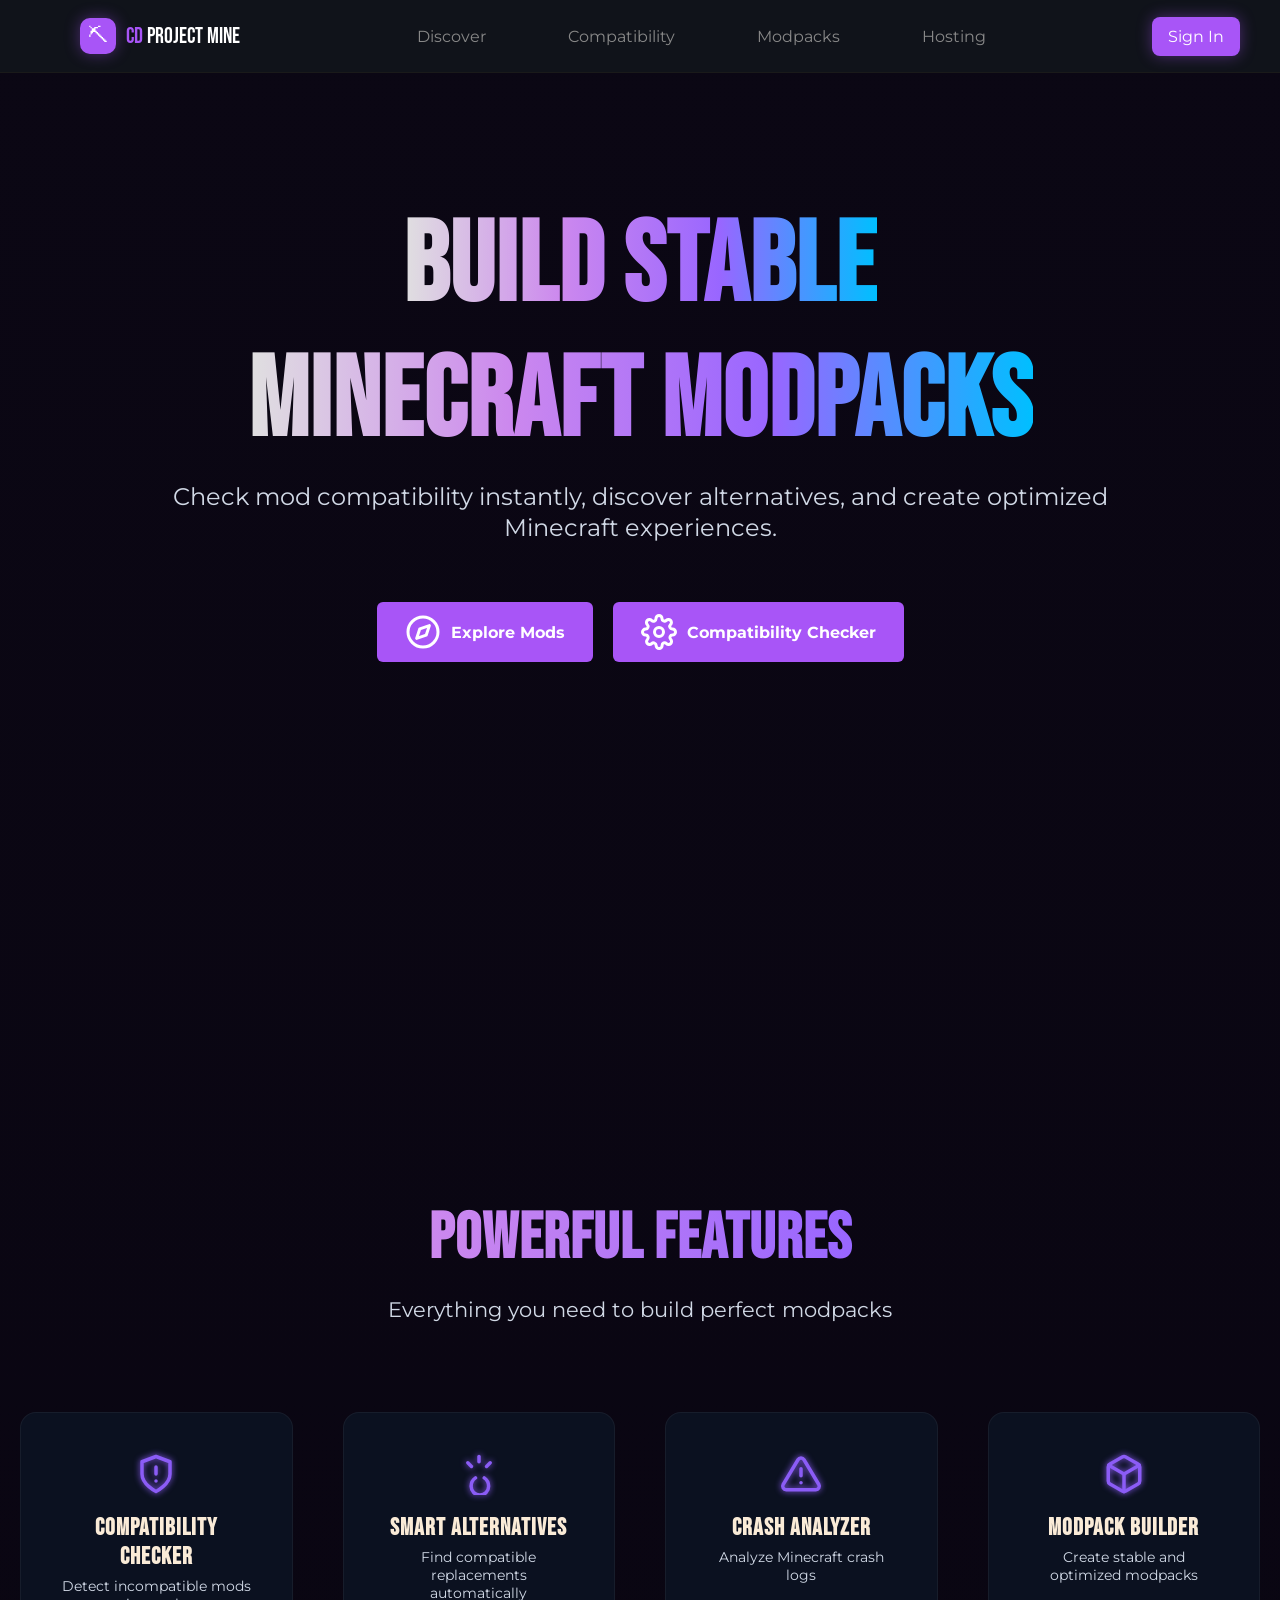
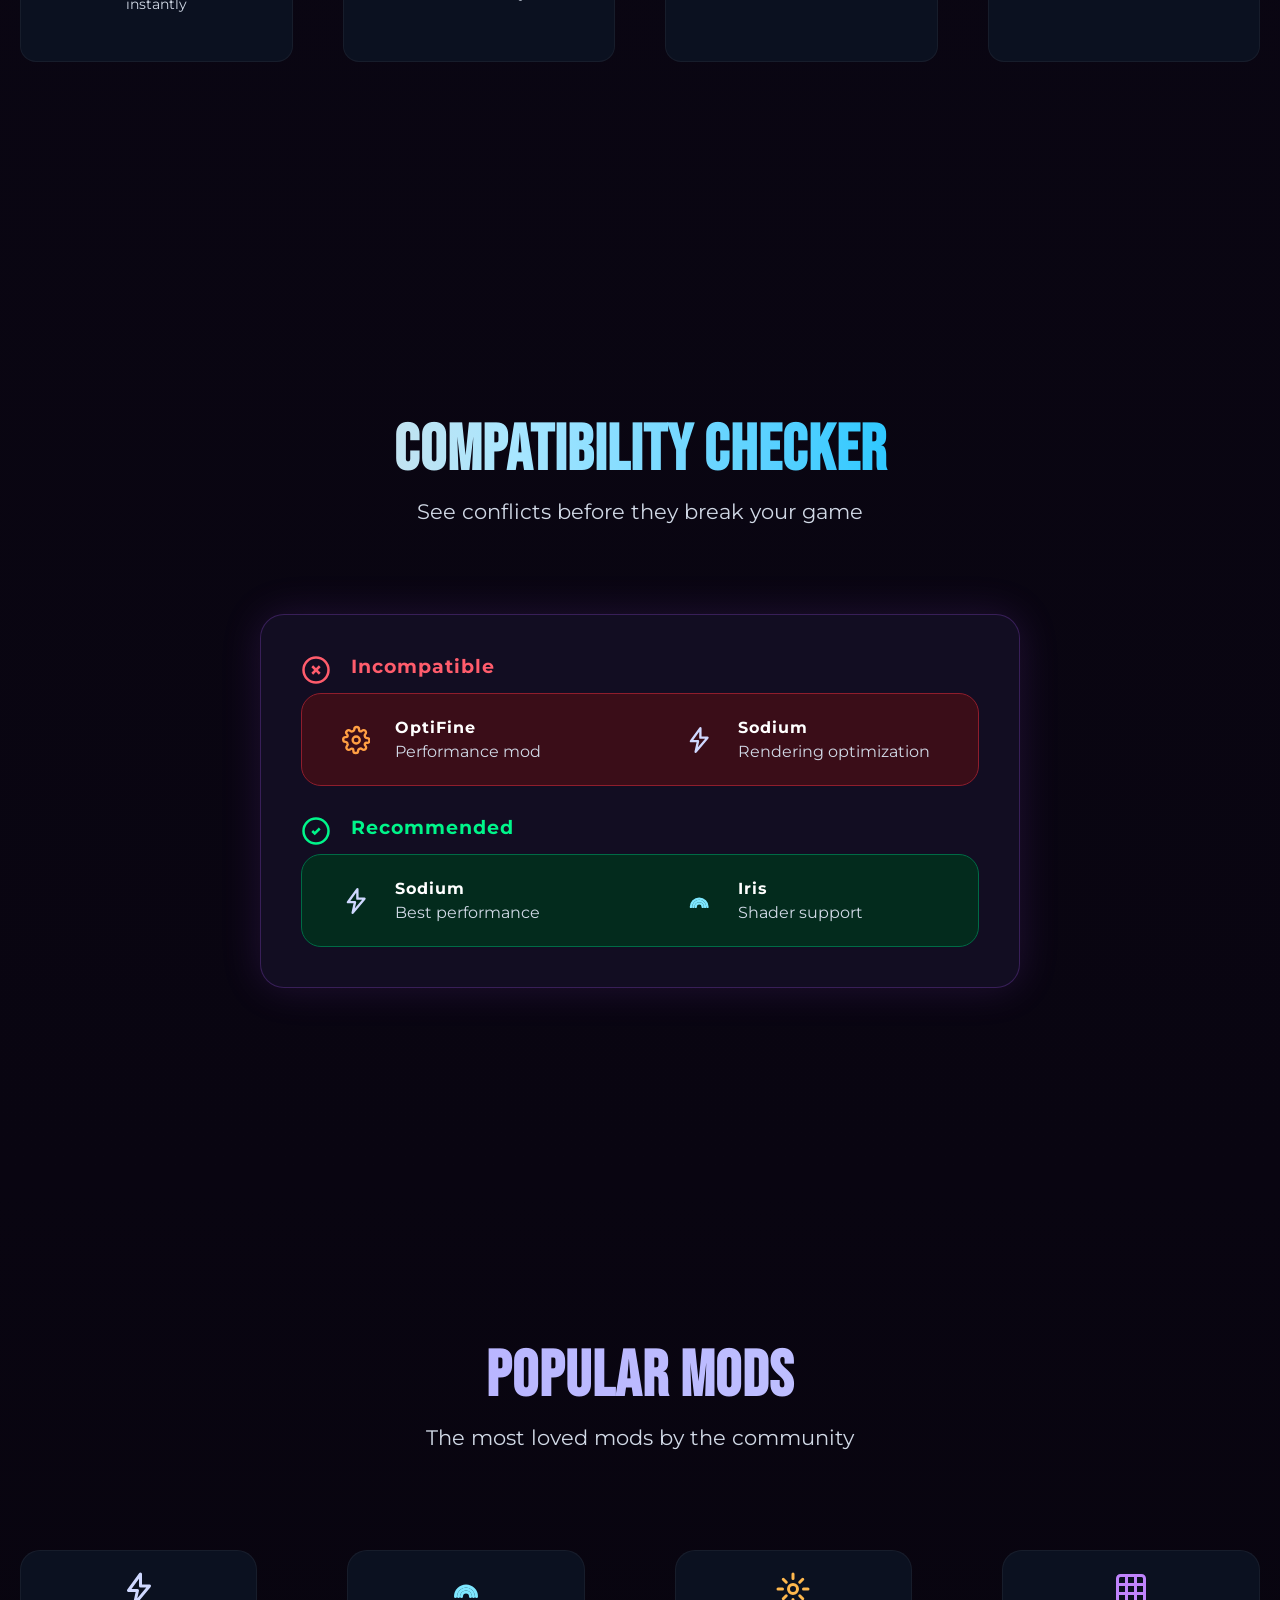
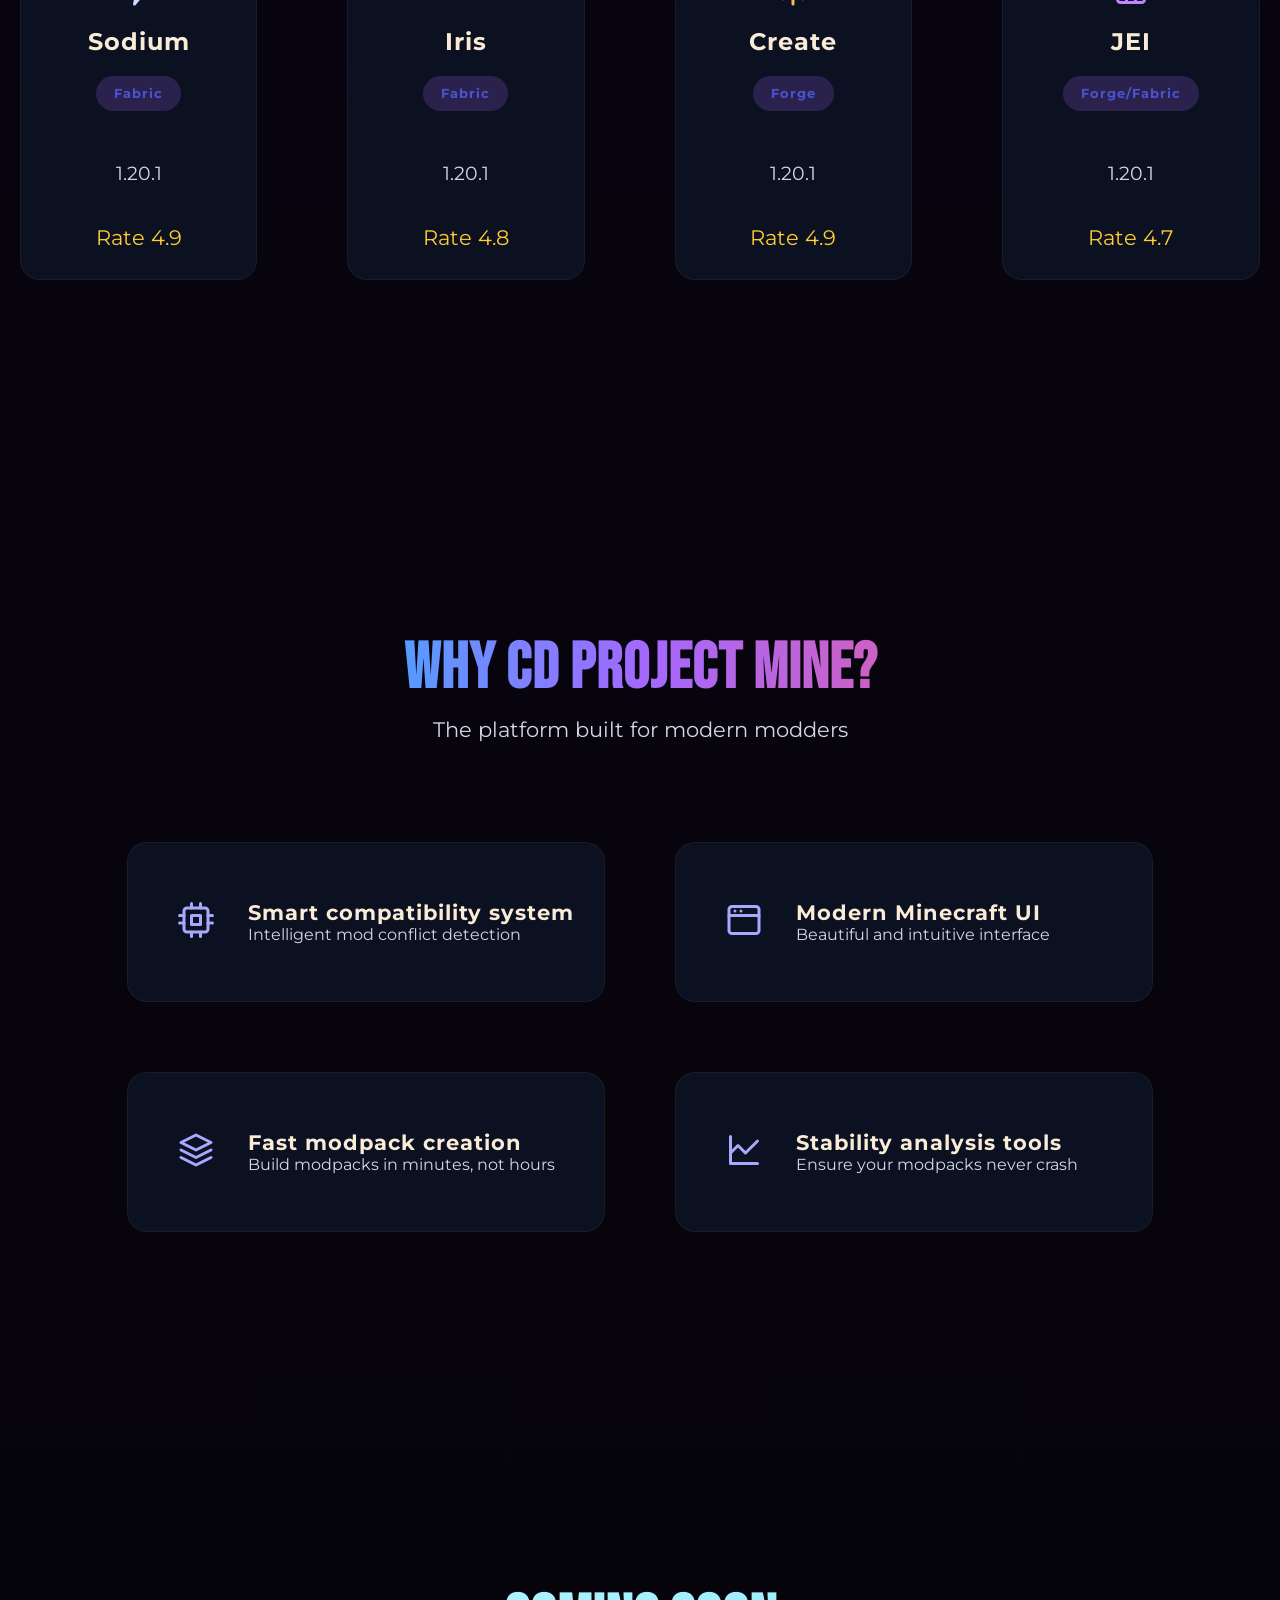
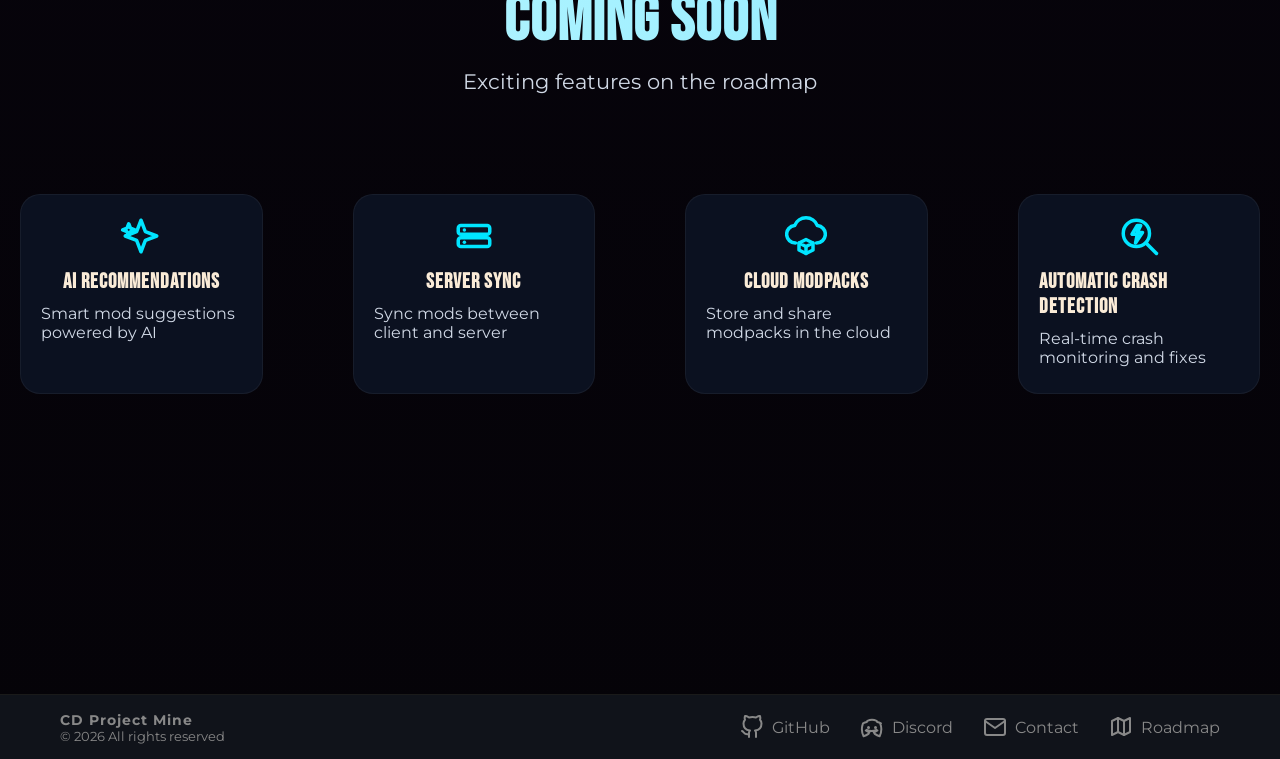
==== commit 5186c06d: "Improved adaptation and just some code organization" ====
--- a/index.html
+++ b/index.html
@@ -155,9 +155,9 @@
 
                     <div class="compatibility-card incompatible-card">
                         <div class="mod-info">
-                            <svg class="ompatibility-icon optf" xmlns="http://www.w3.org/2000/svg" width="36" height="36" viewBox="0 0 24 24"
-                                fill="none" stroke="currentColor" stroke-width="2" stroke-linecap="round"
-                                stroke-linejoin="round">
+                            <svg class="compatibility-icon optf" xmlns="http://www.w3.org/2000/svg" width="36"
+                                height="36" viewBox="0 0 24 24" fill="none" stroke="currentColor" stroke-width="2"
+                                stroke-linecap="round" stroke-linejoin="round">
                                 <circle cx="12" cy="12" r="3" />
                                 <path
                                     d="M19.4 15a1.7 1.7 0 0 0 .34 1.82l.06.06a2 2 0 1 1-2.83 2.83l-.06-.06A1.7 1.7 0 0 0 15 19.4a1.7 1.7 0 0 0-1 .6 1.7 1.7 0 0 0-.4 1.1V21a2 2 0 1 1-4 0v-.1A1.7 1.7 0 0 0 9 19.4a1.7 1.7 0 0 0-1.82.34l-.06.06a2 2 0 1 1-2.83-2.83l.06-.06A1.7 1.7 0 0 0 4.6 15a1.7 1.7 0 0 0-.6-1 1.7 1.7 0 0 0-1.1-.4H3a2 2 0 1 1 0-4h.1A1.7 1.7 0 0 0 4.6 9a1.7 1.7 0 0 0-.34-1.82l-.06-.06a2 2 0 1 1 2.83-2.83l.06.06A1.7 1.7 0 0 0 9 4.6a1.7 1.7 0 0 0 1-.6 1.7 1.7 0 0 0 .4-1.1V3a2 2 0 1 1 4 0v.1A1.7 1.7 0 0 0 15 4.6a1.7 1.7 0 0 0 1.82-.34l.06-.06a2 2 0 1 1 2.83 2.83l-.06.06A1.7 1.7 0 0 0 19.4 9a1.7 1.7 0 0 0 .6 1 1.7 1.7 0 0 0 1.1.4h.1a2 2 0 1 1 0 4h-.1A1.7 1.7 0 0 0 19.4 15z" />
--- a/css/components/navbar.css
+++ b/css/components/navbar.css
@@ -118,7 +118,6 @@
     transform: translateY(-2px);
     box-shadow: 0 0 20px rgba(168, 85, 247, 0.6);
     filter: brightness(1.1);
-    cursor: pointer;
 }
 
 .mobile-btn {
--- a/css/components/footer.css
+++ b/css/components/footer.css
@@ -4,25 +4,32 @@
 /*--------------------FOOTER--------------------*/
 .main-footer {
     background-color: #10131a;
-    border-bottom: 1px solid #1a1a1a;
+    border-top: 1px solid #1a1a1a;
 }
 
 .footer-container {
     display: flex;
+    align-items: center;
+    justify-content: space-between;
     min-height: 4rem;
+    max-width: 1900px;
+    width: 100%;
     margin: 0 auto;
+    padding-inline: 60px;
 }
 
 /*--------------------COMPANY INFO--------------------*/
 .footer-name {
-    margin-left: 60px;
+    display: flex;
+    flex-direction: column;
+    justify-content: center;
+    /* flex-wrap: wrap; */
 }
 
 .footer-name h2 {
     font-family: 'Montserrat', sans-serif;
     font-size: 0.9rem;
     color: #888888;
-    margin: 10px 0px;
 }
 
 .footer-name p {
@@ -33,8 +40,8 @@
 /*--------------------FOOTER LINKS--------------------*/
 .footer-links {
     display: flex;
+    flex-wrap: wrap;
     gap: 30px;
-    margin-left: auto;
 }
 
 .footer-link {
@@ -54,33 +61,24 @@
 }
 
 /* ==========================
-   Mobile
+   Responsive footer
 ========================== */
-@media (max-width: 900px) {
+@media (max-width: 768px) {
+    .footer-container {
+        flex-direction: column;
+        justify-content: center;
+        gap: 20px;
+        padding-inline: 20px;
+        padding-block: 30px;
+    }
+
     .footer-name {
-        max-width: 250px;
-        width: 100%;
-
-        margin-top: 30px;
-        margin-left: 20px;
+        align-items: center;
+        text-align: center;
     }
 
     .footer-links {
-        display: flex;
         justify-content: center;
-        flex-wrap: wrap;
-
-        gap: 25px;
-
-        margin-top: 10px;
-        margin-left: 40px;
-    }
-
-    .footer-link {
-        display: flex;
-        flex-direction: column;
-        align-items: center;
-
-        gap: 10px;
+        gap: 20px;
     }
 }
--- a/css/pages/home.css
+++ b/css/pages/home.css
@@ -109,7 +109,6 @@
     color: transparent;
     background-clip: text;
     -webkit-background-clip: text;
-
     margin-bottom: 20px;
 }
 
@@ -173,9 +172,6 @@
 /* ------------------------------------------------------------------------------------------------------------------- */
 /*--------------------COMPATIBILITY-SECTION--------------------*/
 .compatibility-section {
-    /* display: flex;
-    flex-direction: column;
-    align-items: stretch; */
     padding: 100px 0;
     margin-top: 150px;
     text-align: center;
@@ -208,13 +204,10 @@
     display: flex;
     flex-direction: column;
     justify-content: flex-start;
-
     width: 100%;
     max-width: 1200px;
-
     margin: 0 auto;
     padding: 40px;
-
     background-color: #120d22;
     border: 1px solid rgba(168, 85, 247, 0.25);
     border-radius: 24px;
@@ -247,14 +240,9 @@
     grid-template-columns: repeat(2, 1fr);
     align-items: center;
     justify-content: center;
-
     width: 100%;
-
     padding: 24px 40px;
-    /* padding: 0px 120px; */
-
     border-radius: 20px;
-
     gap: 90px;
 }
 
@@ -279,13 +267,11 @@
     display: flex;
     flex-direction: column;
     align-items: flex-start;
-
     width: 100%;
     min-width: 0;
 }
 
 .mod-info h4 {
-    /* margin-top: 12px; */
     font-family: 'Montserrat', sans-serif;
     margin-bottom: 5px;
 }
@@ -293,8 +279,6 @@
 .mod-info p {
     font-family: 'Montserrat', sans-serif;
     font-size: 1rem;
-    /* margin-bottom: 20px; */
-
     margin: 0;
     word-break: break-word;
     overflow-wrap: anywhere;
@@ -338,16 +322,12 @@
 /*--------------------POPULAR MODS SECTION--------------------*/
 .popular-mods-section {
     padding: 100px 0;
-    /* text-align: center; */
     margin-top: 150px;
 }
 
 /*--------------------SECTION TITLE--------------------*/
 .popular-mods-section h2 {
-    display: flex;
-    justify-content: center;
-    align-items: center;
-
+    text-align: center;
     font-size: 4rem;
     font-weight: bold;
     margin-bottom: 10px;
@@ -355,20 +335,15 @@
     background: linear-gradient(to right,
             #b3aaff,
             #c4caff);
-
     color: transparent;
     background-clip: text;
     -webkit-background-clip: text;
 }
 
 .popular-mods-section p {
-    display: flex;
-    justify-content: center;
-    align-items: center;
-
-    font-size: 1.3rem;
-    color: #d1d9e6;
-
+    text-align: center;
+    font-size: 1.3rem;
+    color: #d1d9e6;
     margin-top: 10px;
 }
 
@@ -376,7 +351,6 @@
 .pop-container {
     display: grid;
     grid-template-columns: repeat(4, 1fr);
-
     gap: 90px;
     margin-top: 100px;
 }
@@ -386,17 +360,14 @@
     display: flex;
     flex-direction: column;
     align-items: center;
-
     min-height: 330px;
     max-width: 300px;
     width: 100%;
-
     padding: 20px 60px;
     gap: 20px;
     border-radius: 20px;
     background-color: #0b1120;
     border: 1px solid rgba(255, 255, 255, 0.05);
-
     transition: all 0.3s ease;
 }
 
@@ -416,19 +387,14 @@
 .pop-card p {
     color: #d1d9e6;
     font-size: 1.2rem;
-
     margin-top: 30px;
 }
 
 /*--------------------MOD LOADER--------------------*/
 .mini-mod-loader {
-    display: flex;
-    justify-content: center;
-    align-items: center;
-
+    text-align: center;
     color: #4B53D3;
     background-color: #2A224D;
-
     border-radius: 20px;
     padding: 10px 18px;
 }
@@ -437,9 +403,7 @@
     font-family: 'Montserrat', sans-serif;
     font-size: 0.8rem;
     font-weight: bold;
-
     margin: 0;
-
     letter-spacing: 1px;
 }
 
@@ -447,9 +411,7 @@
 .mod-rating {
     font-family: 'Montserrat', sans-serif;
     font-size: 1.3rem;
-
     color: #ffcc33;
-
     margin-top: 20px;
 }
 
@@ -485,33 +447,23 @@
 
 /*--------------------SECTION TITLE--------------------*/
 .why-section h3 {
-    display: flex;
-    justify-content: center;
-    align-items: center;
-
+    text-align: center;
     font-size: 4rem;
     font-weight: bold;
-
     margin-bottom: 10px;
-
     background: linear-gradient(to right,
             #00d4ff,
             #a269ff,
             #ff577f);
-
     color: transparent;
     background-clip: text;
     -webkit-background-clip: text;
 }
 
 .why-section>p {
-    display: flex;
-    justify-content: center;
-    align-items: center;
-
-    font-size: 1.3rem;
-    color: #d1d9e6;
-
+    text-align: center;
+    font-size: 1.3rem;
+    color: #d1d9e6;
     margin-top: 10px;
 }
 
@@ -520,11 +472,7 @@
 .why-container {
     display: grid;
     grid-template-columns: repeat(2, 1fr);
-
     margin-top: 100px;
-
-    /* column-gap: 90px;
-    row-gap: 60px; */
     gap: 70px;
 }
 
@@ -534,18 +482,13 @@
     display: grid;
     grid-template-columns: 90px 1fr;
     align-items: center;
-
     background-color: #0b1120;
-
     border: 1px solid rgba(255, 255, 255, 0.05);
     border-radius: 20px;
-
     min-height: 160px;
     max-width: 550px;
     width: 100%;
-
     padding: 20px 30px;
-
     transition: all 0.3s ease;
 }
 
@@ -560,9 +503,7 @@
 .why-icon svg {
     height: 36px;
     width: 36px;
-
     margin-left: 20px;
-
     color: #a8a8ff;
 }
 
@@ -577,7 +518,6 @@
 .why-info p {
     justify-content: flex-start;
     align-items: flex-start;
-
     color: #d1d9e6;
     font-size: 1rem;
 }
@@ -592,9 +532,7 @@
 }
 
 .soon-section h2 {
-    display: flex;
-    align-items: center;
-    justify-content: center;
+    text-align: center;
     margin-bottom: 10px;
     font-size: 4rem;
     font-weight: bold;
@@ -607,9 +545,7 @@
 }
 
 .soon-section>p {
-    display: flex;
-    justify-content: center;
-    align-items: center;
+    text-align: center;
     font-size: 1.3rem;
     color: #d1d9e6;
     margin-top: 10px;
@@ -629,7 +565,6 @@
 .soon-card {
     display: flex;
     flex-direction: column;
-    /* justify-content: center; */
     align-items: center;
     background-color: #0b1120;
     border: 1px solid rgba(255, 255, 255, 0.05);
@@ -637,7 +572,6 @@
     min-height: 200px;
     max-width: 300px;
     width: 100%;
-    /* gap: 200px; */
     border-radius: 20px;
     transition: border-color 0.3s ease,
         transform 0.3s ease,
--- a/css/media/index.css
+++ b/css/media/index.css
@@ -1,768 +1,120 @@
+/* ==========================
+   1200px - Small Desktop
+========================== */
 @media (max-width: 1200px) {
-
-    /* ==========================
-       Layout
-    ========================== */
-
     .main-content {
         padding-inline: 0;
         padding-bottom: 20px;
     }
 
-    /* ==========================
-       Hero Section
-    ========================== */
+    .hero-section h1 { font-size: 6rem; line-height: 1.1; text-align: center; }
+    .hero-section p { font-size: 1.3rem; text-align: center; }
 
-    .hero-section {
-        max-width: 1200px;
-        width: 100%;
-    }
-
-    .hero-section h1 {
-        font-size: 6rem;
-        line-height: 1.1;
-        text-align: center;
-    }
-
-    .hero-section p {
-        font-size: 1.3rem;
-        text-align: center;
-    }
-
-    .hero-btn {
-        padding: 12px 14px;
-    }
-
-    /* ==========================
-       Features Section
-    ========================== */
-
-    .features-section h2 {
-        font-size: 4.5rem;
-        text-align: center;
-        line-height: 1.1;
-    }
-
-    .features-section p {
-        font-size: 1.3rem;
-    }
-
-    .features-container {
-        grid-template-columns: repeat(4, 1fr);
-        justify-content: center;
-        gap: 40px;
-        padding-inline: 20px;
-    }
-
-    .feature-card p {
-        font-size: 0.9rem;
-    }
-
-    /* ==========================
-       Popular Mods Section
-    ========================== */
-
-    .popular-mods-section h2 {
-        font-size: 4.5rem;
-        text-align: center;
-        line-height: 1.1;
-    }
-
-    .popular-mods-section p {
-        font-size: 1.3rem;
-        text-align: center;
-    }
-
-    .pop-container {
-        display: grid;
-        grid-template-columns: repeat(4, 1fr);
-        gap: 40px;
-    }
-
-    /* ==========================
-       Why Section
-    ========================== */
-
-    .why-section {
-        display: flex;
-        flex-direction: column;
-        align-items: center;
-        max-width: 1200px;
-        width: 100%;
-    }
-
-    .why-section h3 {
-        font-size: 4.5rem;
-        text-align: center;
-        line-height: 1.1;
-    }
-
-    .why-section p {
-        font-size: 1.3rem;
-        text-align: center;
-    }
-
-    .why-container {
-        display: grid;
-        grid-template-columns: repeat(4, 1fr);
-        justify-content: center;
-        align-items: center;
-        gap: 20px;
-        padding-inline: 20px;
-    }
-
-    .why-card {
-        display: flex;
-        flex-direction: column;
-        align-items: center;
-
-        width: 100%;
-        max-width: 500px;
-        min-height: 200px;
-    }
-
-    .why-icon svg {
-        height: 50px;
-        display: flex;
-        justify-content: center;
-        align-items: center;
-        margin: 0 auto;
-    }
-
-    .why-info {
-        display: flex;
-        flex-direction: column;
-        justify-content: center;
-        align-items: center;
-        margin-top: 12px;
-    }
-
-    .why-info h4 {
-        width: 100%;
-        max-width: 250px;
-        text-align: center;
-        font-size: 1.1rem;
-        margin-bottom: 10px
-    }
-
-    .why-info p {
-        font-size: 0.9rem;
-    }
-
-    /* ==========================
-       Soon Section
-    ========================== */
-
+    .features-section h2, 
+    .popular-mods-section h2, 
+    .why-section h3, 
     .soon-section h2 {
         font-size: 4.5rem;
         text-align: center;
         line-height: 1.1;
     }
 
-    .soon-section>p {
+    .features-section p, 
+    .popular-mods-section p, 
+    .why-section p, 
+    .soon-section p {
         font-size: 1.3rem;
         text-align: center;
     }
 
+    .features-container, 
+    .pop-container, 
+    .why-container, 
     .soon-container {
-        display: grid;
-        grid-template-columns: repeat(4, 1fr);
-        justify-content: center;
         gap: 30px;
         padding-inline: 20px;
     }
 }
 
+/* ==========================
+   992px - Tablets
+========================== */
+@media (max-width: 992px) {
+    .hero-section h1 { font-size: 5rem; }
+    
+    .compatibility-section h2 { font-size: 4.3rem; text-align: center; line-height: 1.1; }
 
-
-@media (max-width: 992px) {
-
-    /* ==========================
-       Layout
-    ========================== */
-
-    .main-content {
-        padding-inline: 0;
-        padding-bottom: 20px;
-    }
-
-    /* ==========================
-       Hero Section
-    ========================== */
-
-    .hero-section {
-        max-width: 1000px;
-        width: 100%;
-    }
-
-    .hero-section h1 {
-        font-size: 5rem;
-        line-height: 1.1;
-        text-align: center;
-    }
-
-    .hero-section p {
-        font-size: 1.2rem;
-        text-align: center;
-    }
-
-    .hero-btn {
-        padding: 10px 14px;
-    }
-
-    /* ==========================
-       Features Section
-    ========================== */
-
-    .features-section h2 {
-        font-size: 4.5rem;
-        text-align: center;
-        line-height: 1.1;
-    }
-
-    .features-section p {
-        font-size: 1.2rem;
-    }
-
-    .features-container {
-        grid-template-columns: repeat(4, 1fr);
-        justify-content: center;
-        gap: 40px;
-        padding-inline: 20px;
-    }
-
-    .feature-card p {
-        font-size: 0.9rem;
-    }
-
-    /* ==========================
-       Compatibility Section
-    ========================== */
-
-    .compatibility-section h2 {
-        font-size: 4.3rem;
-        text-align: center;
-        line-height: 1.1;
+    .features-container,
+    .pop-container,
+    .why-container,
+    .soon-container {
+        grid-template-columns: repeat(2, 1fr);
+        place-items: center;
     }
 
     .compatibility-card {
         display: flex;
         flex-direction: column;
-        justify-content: center;
         gap: 30px;
         padding: 30px 20px;
     }
 
     .mod-info {
-        display: flex;
         flex-direction: column;
-        align-items: center;
         text-align: center;
     }
 
     .mod-info:not(:last-child) {
         border-bottom: 1px solid rgba(255, 255, 255, .08);
         padding-bottom: 25px;
-        margin-bottom: 25px;
+        margin-bottom: 0;
     }
 
-    .mod-text {
-        align-items: center;
+    .mod-text { align-items: center; }
+}
+
+/* ==========================
+   768px - Large Phones
+========================== */
+@media (max-width: 768px) {
+    .features-container,
+    .pop-container,
+    .why-container,
+    .soon-container {
+        grid-template-columns: 1fr;
     }
 
-    .mod-text h4,
-    .mod-text p {
-        text-align: center;
+    .why-card { padding: 20px 40px; }
+}
+
+/* ==========================
+   576px - Small Phones
+========================== */
+@media (max-width: 576px) {
+    .hero-section h1 { font-size: 3.5rem; }
+    .hero-section p { font-size: 1.1rem; }
+
+    .hero-buttons {
+        flex-direction: column;
+        width: 100%;
+        padding-inline: 20px;
     }
 
-    /* ==========================
-       Popular Mods Section
-    ========================== */
+    .hero-btn { width: 100%; }
 
-    .popular-mods-section h2 {
-        font-size: 4.5rem;
-        text-align: center;
-        line-height: 1.1;
-    }
+    .features-section h2, 
+    .popular-mods-section h2 { font-size: 3.5rem; }
+    
+    .compatibility-section h2, 
+    .why-section h3 { font-size: 3.3rem; }
+    
+    .soon-section h2 { font-size: 2.7rem; }
 
-    .popular-mods-section p {
-        font-size: 1.3rem;
-        text-align: center;
-    }
-
-    .pop-container {
-        display: flex;
-        flex-direction: column;
-        justify-content: center;
-        align-items: center;
-    }
-
-    /* ==========================
-       Why Section
-    ========================== */
-
-    .why-section {
-        display: flex;
-        flex-direction: column;
-        align-items: center;
-        max-width: 600px;
-        width: 100%;
-    }
-
-    .why-section h3 {
-        font-size: 4.5rem;
-        text-align: center;
-        line-height: 1.1;
-    }
-
-    .why-section p {
-        font-size: 1.2rem;
-        text-align: center;
-    }
-
-    .why-container {
-        grid-template-columns: 1fr;
-        justify-content: center;
-    }
-
-    .why-card {
-        display: flex;
-        flex-direction: column;
-        justify-content: center;
-        align-items: center;
-
-        width: 100%;
-        max-width: 400px;
-        padding: 20px 40px;
-    }
-
-    .why-icon svg {
-        display: flex;
-        justify-content: center;
-        align-items: center;
-        margin: 0 auto;
-    }
-
-    .why-info {
-        display: flex;
-        flex-direction: column;
-        justify-content: center;
-        align-items: center;
-        margin-top: 12px;
-    }
-
-    .why-info h4 {
-        width: 100%;
-        max-width: 270px;
-        text-align: center;
-        font-size: 1.1rem;
-        margin-bottom: 10px
-    }
-
-    .why-info p {
-        font-size: 0.9rem;
-    }
-
-    /* ==========================
-       Soon Section
-    ========================== */
-
-    .soon-section h2 {
-        font-size: 4.5rem;
-        text-align: center;
-        line-height: 1.1;
-    }
-
-    .soon-section>p {
-        font-size: 1.2rem;
-        text-align: center;
-    }
-
-    .soon-container {
-        grid-template-columns: 1fr;
-        justify-content: center;
-        row-gap: 40px;
-    }
-}
-
-
-
-@media (max-width: 768px) {
-
-    /* ==========================
-       Layout
-    ========================== */
-
-    .main-content {
-        padding-inline: 0;
-        padding-bottom: 20px;
-    }
-
-    /* ==========================
-       Hero Section
-    ========================== */
-
-    .hero-section {
-        max-width: 860px;
-        width: 100%;
-    }
-
-    .hero-section h1 {
-        font-size: 5rem;
-        line-height: 1.1;
-        text-align: center;
-    }
-
-    .hero-section p {
-        font-size: 1.3rem;
-        text-align: center;
-    }
-
-    .hero-btn {
-        padding: 10px 14px;
-    }
-
-    /* ==========================
-       Features Section
-    ========================== */
-
-    .features-section h2 {
-        font-size: 4.5rem;
-        text-align: center;
-        line-height: 1.1;
-    }
-
-    .features-section p {
+    .features-section p, 
+    .compatibility-section p, 
+    .popular-mods-section p, 
+    .why-section p, 
+    .soon-section p {
         font-size: 1.1rem;
     }
-
-    .features-container {
-        grid-template-columns: 1fr;
-        justify-content: center;
-    }
-
-    .feature-card p {
-        font-size: 0.9rem;
-    }
-
-    /* ==========================
-       Compatibility Section
-    ========================== */
-
-    .compatibility-section h2 {
-        font-size: 4.3rem;
-        text-align: center;
-        line-height: 1.1;
-    }
-
-    .compatibility-card {
-        display: flex;
-        flex-direction: column;
-        justify-content: center;
-        gap: 30px;
-        padding: 30px 20px;
-    }
-
-    .mod-info {
-        display: flex;
-        flex-direction: column;
-        align-items: center;
-        text-align: center;
-    }
-
-    .mod-info:not(:last-child) {
-        border-bottom: 1px solid rgba(255, 255, 255, .08);
-        padding-bottom: 25px;
-        margin-bottom: 25px;
-    }
-
-    .mod-text {
-        align-items: center;
-    }
-
-    .mod-text h4,
-    .mod-text p {
-        text-align: center;
-    }
-
-    /* ==========================
-       Popular Mods Section
-    ========================== */
-
-    .popular-mods-section h2 {
-        font-size: 4.5rem;
-        text-align: center;
-        line-height: 1.1;
-    }
-
-    .popular-mods-section p {
-        font-size: 1.3rem;
-        text-align: center;
-    }
-
-    .pop-container {
-        display: flex;
-        flex-direction: column;
-        justify-content: center;
-        align-items: center;
-    }
-
-    /* ==========================
-       Why Section
-    ========================== */
-
-    .why-section h3 {
-        font-size: 4.5rem;
-        text-align: center;
-        line-height: 1.1;
-    }
-
-    .why-section p {
-        font-size: 1.3rem;
-        text-align: center;
-    }
-
-    .why-container {
-        grid-template-columns: 1fr;
-        justify-content: center;
-    }
-
-    .why-card {
-        display: flex;
-        flex-direction: column;
-        justify-content: center;
-        align-items: center;
-
-        width: 100%;
-        padding: 20px 40px;
-    }
-
-    .why-icon svg {
-        display: flex;
-        justify-content: center;
-        align-items: center;
-        margin: 0 auto;
-    }
-
-    .why-info {
-        display: flex;
-        flex-direction: column;
-        justify-content: center;
-        align-items: center;
-        margin-top: 12px;
-    }
-
-    .why-info h4 {
-        width: 100%;
-        max-width: 270px;
-        text-align: center;
-        font-size: 1.1rem;
-        margin-bottom: 10px
-    }
-
-    .why-info p {
-        font-size: 0.9rem;
-    }
-
-    /* ==========================
-       Soon Section
-    ========================== */
-
-    .soon-section h2 {
-        font-size: 4.5rem;
-        text-align: center;
-        line-height: 1.1;
-    }
-
-    .soon-section>p {
-        font-size: 1.3rem;
-        text-align: center;
-    }
-
-    .soon-container {
-        grid-template-columns: 1fr;
-        justify-content: center;
-        row-gap: 40px;
-    }
-}
-
-@media (max-width: 576px) {
-
-    /* ==========================
-       Layout
-    ========================== */
-    .main-content {
-        padding-inline: 0;
-        padding-bottom: 20px;
-    }
-
-    /* ==========================
-       Hero Section
-    ========================== */
-
-    .hero-section {
-        max-width: 410px;
-        width: 100%;
-    }
-
-    .hero-section h1 {
-        font-size: 3.5rem;
-        line-height: 1.1;
-    }
-
-    .hero-section p {
-        font-size: 1.1rem;
-        text-align: center;
-    }
-
-    .hero-btn {
-        padding: 10px 18px;
-    }
-
-    /* ==========================
-       Features Section
-    ========================== */
-
-    .features-section h2 {
-        font-size: 3.5rem;
-        text-align: center;
-        line-height: 1.1;
-    }
-
-    .features-section p {
-        font-size: 1.1rem;
-    }
-
-    .features-container {
-        grid-template-columns: 1fr;
-        justify-content: center;
-    }
-
-    /* ==========================
-       Compatibility Section
-    ========================== */
-
-    .compatibility-section h2 {
-        font-size: 3.3rem;
-        text-align: center;
-        line-height: 1.1;
-
-    }
-
-    .compatibility-section p {
-        font-size: 1.1rem;
-        text-align: center;
-    }
-
-    .compatibility-card {
-        display: flex;
-        flex-direction: column;
-        /* grid-template-columns: 1fr; */
-        justify-content: center;
-
-        gap: 30px;
-        padding: 30px 20px;
-    }
-
-    /* ==========================
-       Popular Mods Section
-    ========================== */
-
-    .popular-mods-section h2 {
-        font-size: 3.5rem;
-        text-align: center;
-        line-height: 1.1;
-    }
-
-    .popular-mods-section p {
-        font-size: 1.1rem;
-        text-align: center;
-    }
-
-    .pop-container {
-        display: flex;
-        flex-direction: column;
-        /* grid-template-columns: 1fr; */
-        justify-content: center;
-        align-items: center;
-    }
-
-    /* ==========================
-       Why Section
-    ========================== */
-
-    .why-section h3 {
-        font-size: 3.3rem;
-        text-align: center;
-        line-height: 1.1;
-    }
-
-    .why-section p {
-        font-size: 1.1rem;
-        text-align: center;
-    }
-
-    .why-container {
-        grid-template-columns: 1fr;
-        justify-content: center;
-    }
-
-    .why-card {
-        display: flex;
-        flex-direction: column;
-        justify-content: center;
-        align-items: center;
-
-        width: 100%;
-        padding: 20px 40px;
-    }
-
-    .why-icon svg {
-        display: flex;
-        justify-content: center;
-        align-items: center;
-        margin: 0 auto;
-    }
-
-    .why-info {
-        display: flex;
-        flex-direction: column;
-        justify-content: center;
-        align-items: center;
-        margin-top: 12px;
-    }
-
-
-    .why-info h4 {
-        width: 100%;
-        max-width: 240px;
-        text-align: center;
-        font-size: 1.1rem;
-        margin-bottom: 10px
-    }
-
-    .why-info p {
-        font-size: 0.9rem;
-    }
-
-    /* ==========================
-       Soon Section
-    ========================== */
-
-    .soon-section h2 {
-        font-size: 2.7rem;
-        text-align: center;
-        line-height: 1.1;
-    }
-
-    .soon-section p {
-        font-size: 1rem;
-        text-align: center;
-    }
-
-    .soon-container {
-        grid-template-columns: 1fr;
-        justify-content: center;
-        row-gap: 40px;
-    }
 }
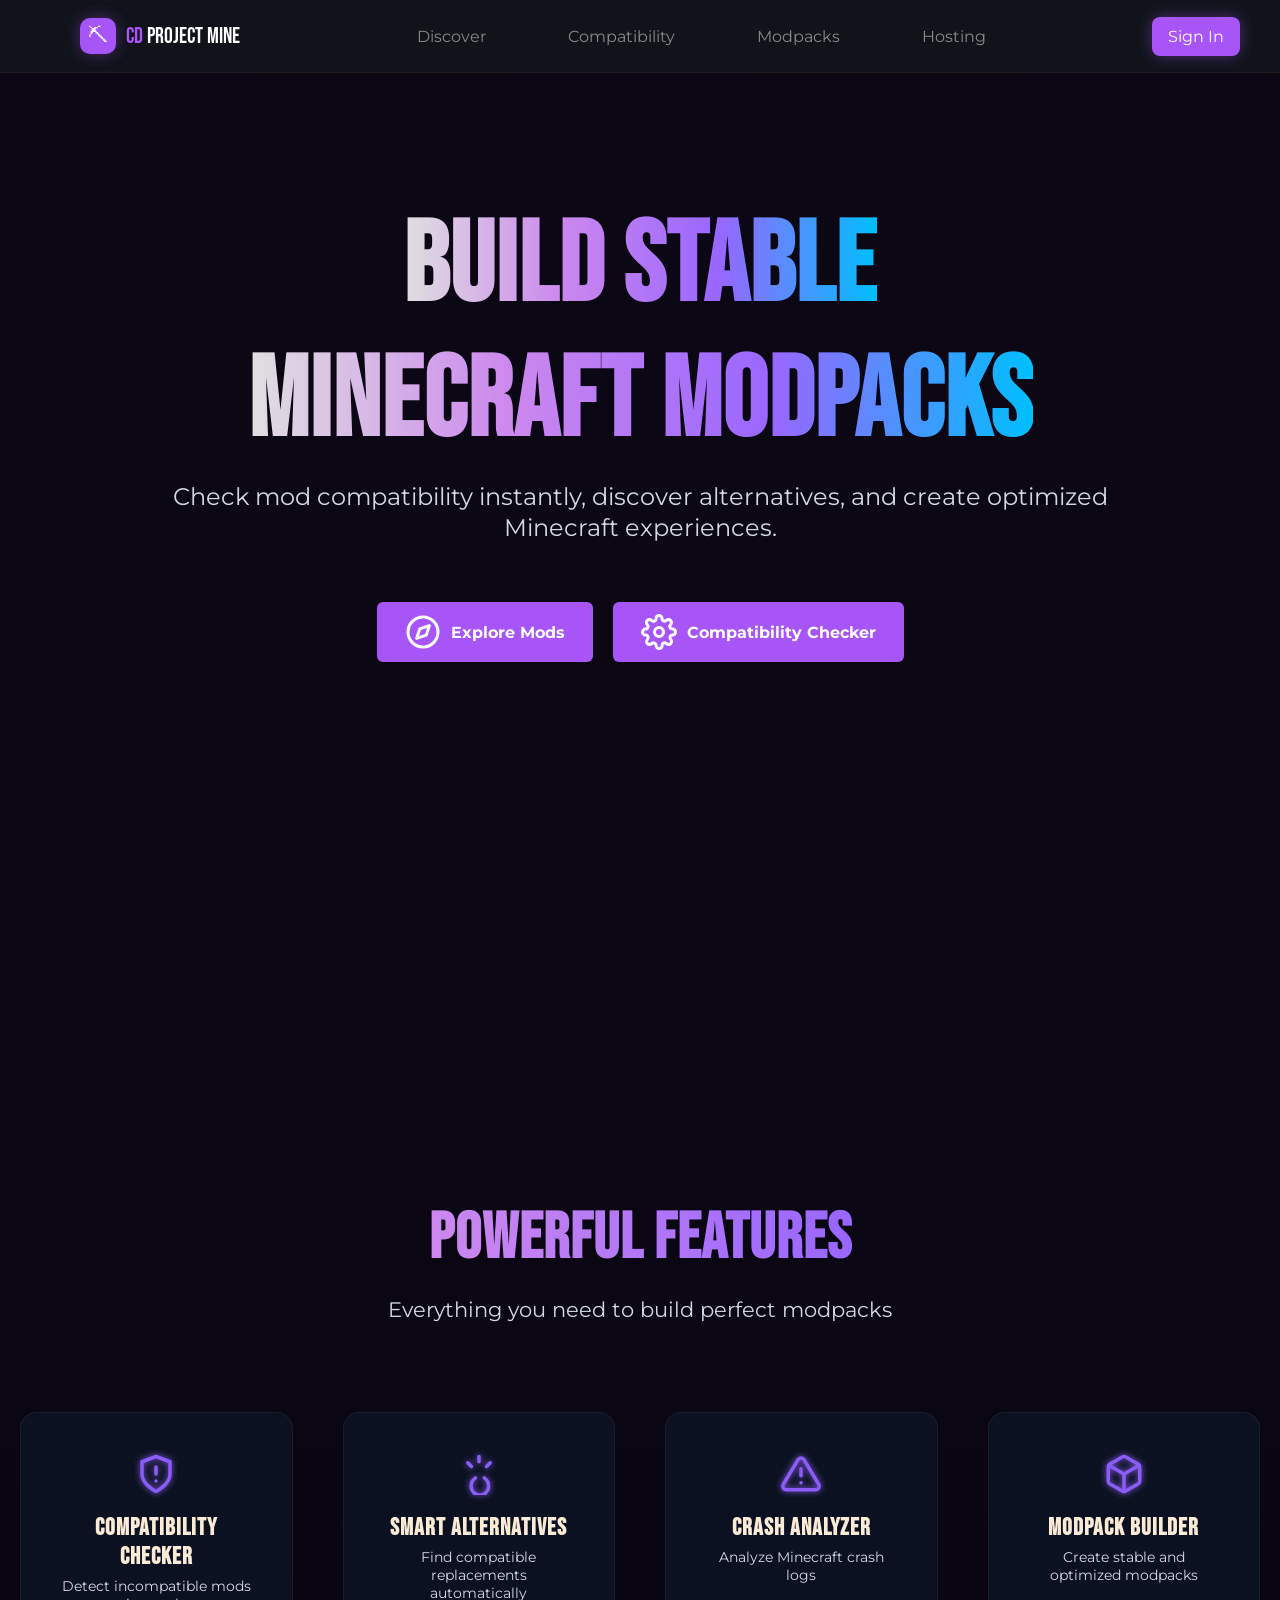
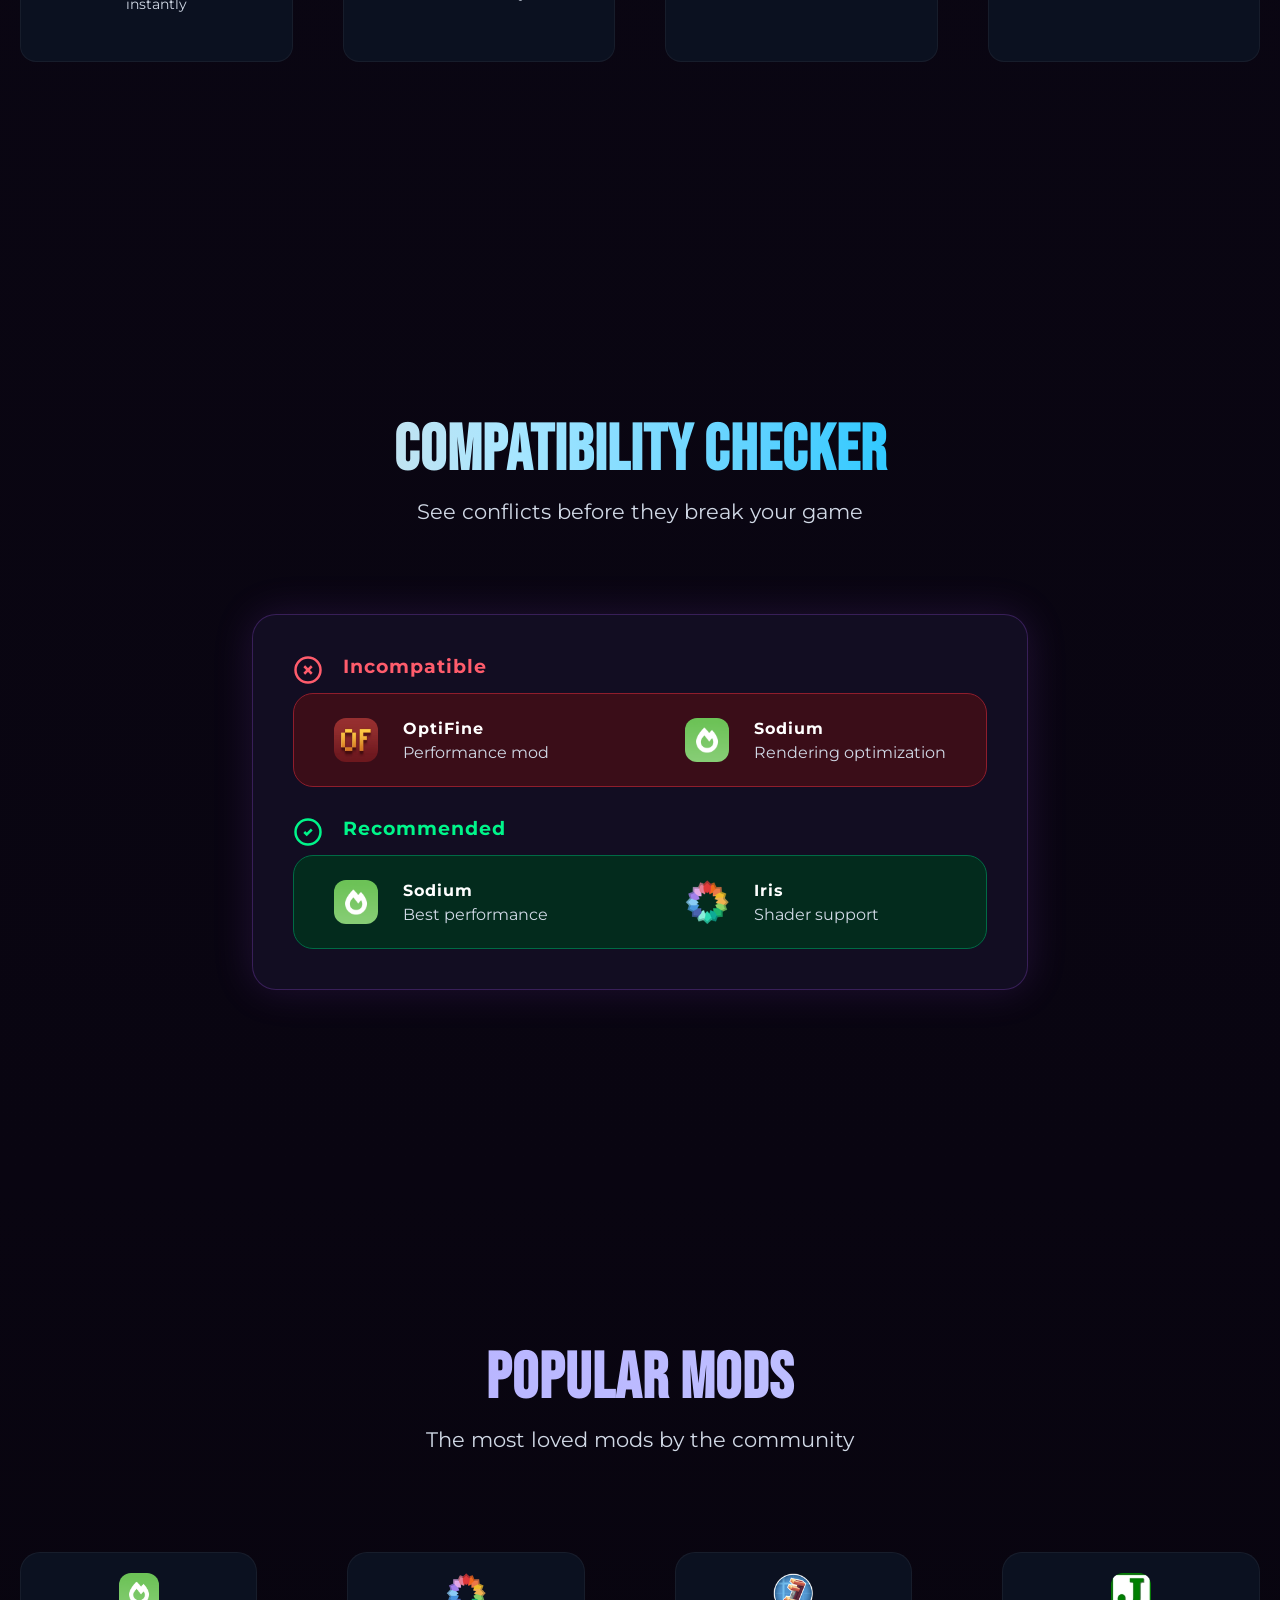
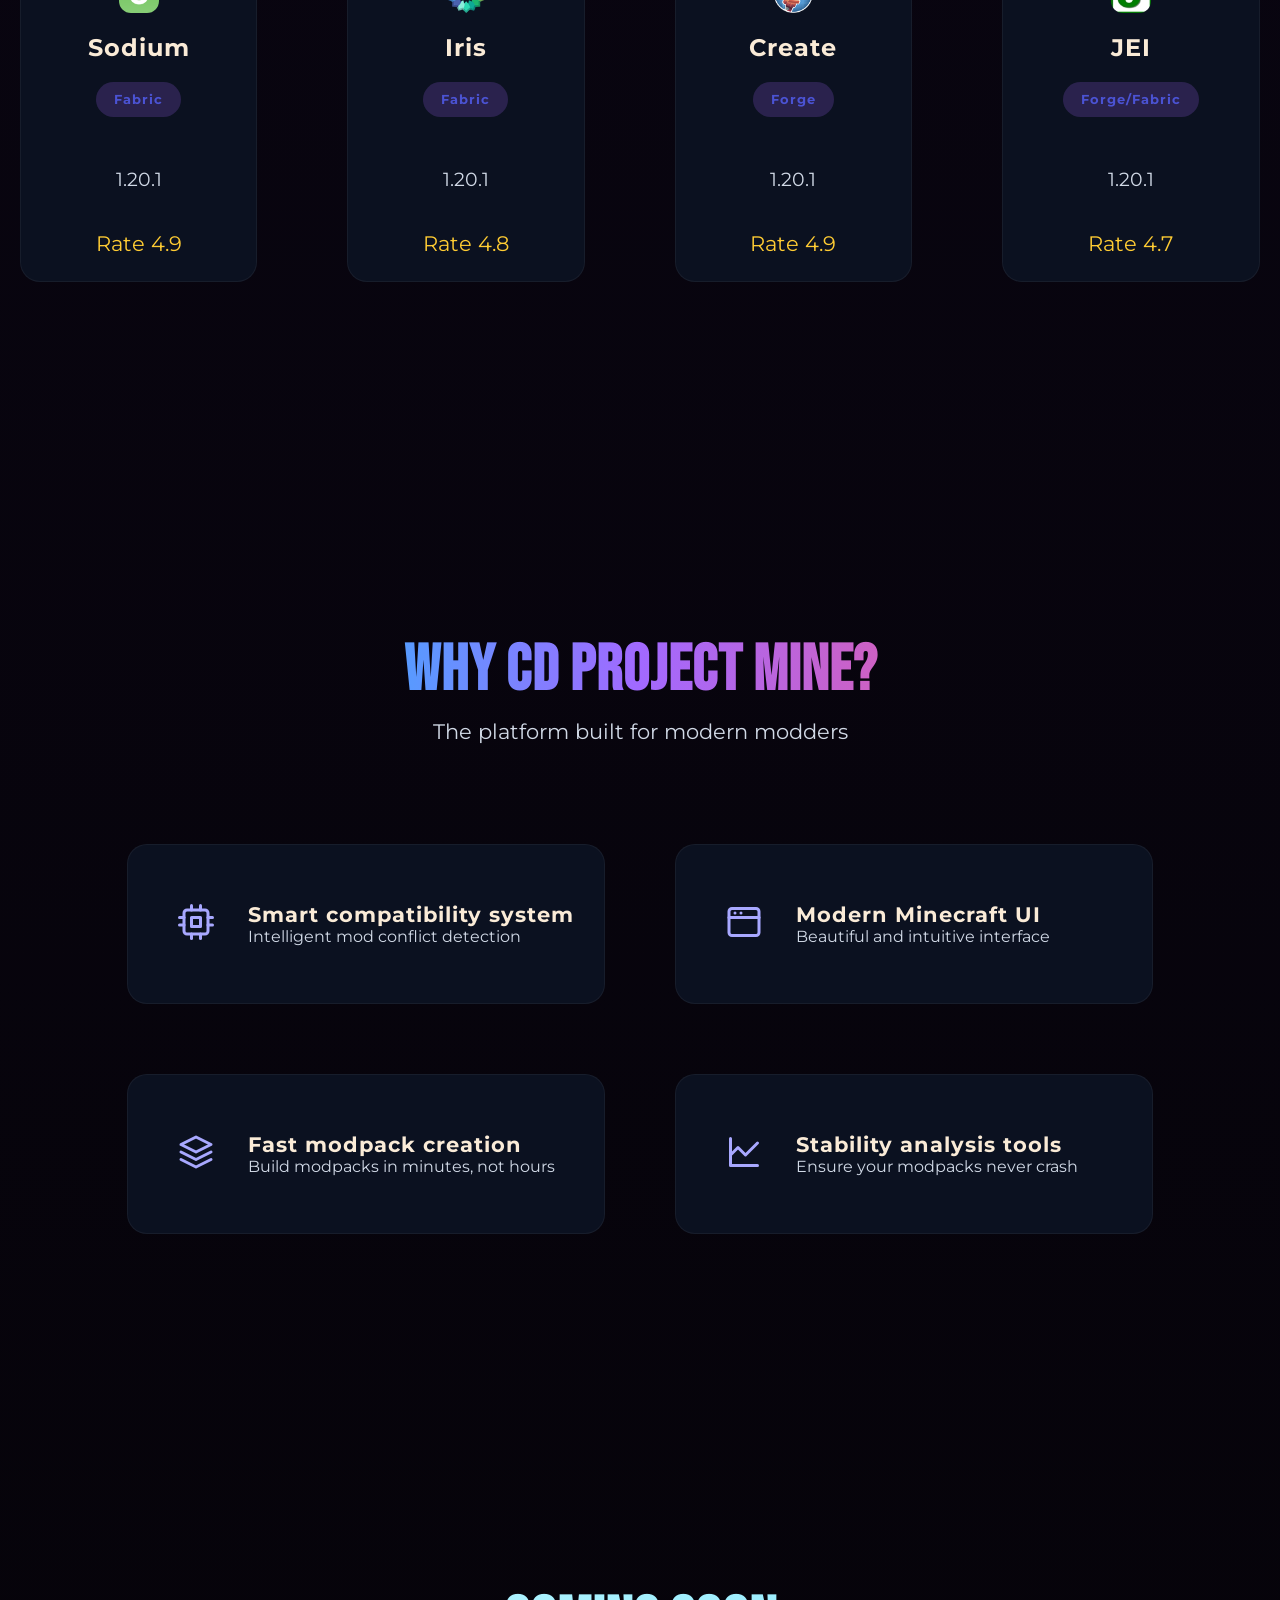
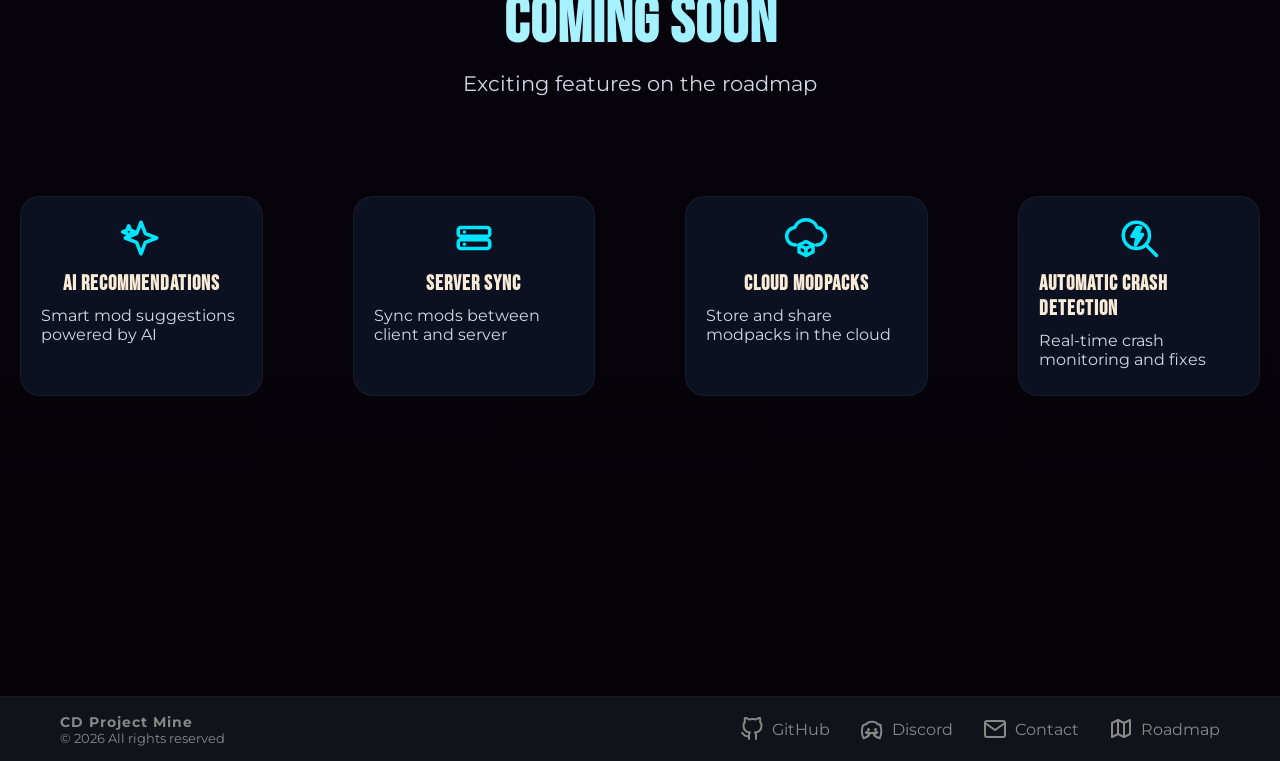
==== commit b806ac78: "replace svg icons for real ones in home page" ====
--- a/index.html
+++ b/index.html
@@ -62,28 +62,24 @@
             <p class="paragraph-lower">Minecraft experiences.</p>
 
             <div class="hero-buttons">
-                <a class="hero-form" href="discover.html">
-                    <button class="hero-btn">
-                        <svg class="icon" width="24" height="24" viewBox="0 0 24 24" fill="none" stroke="currentColor"
-                            stroke-width="2" stroke-linecap="round" stroke-linejoin="round">
-                            <circle cx="12" cy="12" r="10"></circle>
-                            <polygon points="16.24 7.76 14.12 14.12 7.76 16.24 9.88 9.88 16.24 7.76"></polygon>
-                        </svg>
-                        Explore Mods
-                    </button>
-                </a>
-
-                <a class="hero-form" href="compatibility.html">
-                    <button class="hero-btn">
-                        <svg class="icon" width="24" height="24" viewBox="0 0 24 24" fill="none" stroke="currentColor"
-                            stroke-width="2" stroke-linecap="round" stroke-linejoin="round">
-                            <circle cx="12" cy="12" r="3"></circle>
-                            <path
-                                d="M19.4 15a1.65 1.65 0 0 0 .33 1.82l.06.06a2 2 0 0 1 0 2.83 2 2 0 0 1-2.83 0l-.06-.06a1.65 1.65 0 0 0-1.82-.33 1.65 1.65 0 0 0-1 1.51V21a2 2 0 0 1-2 2 2 2 0 0 1-2-2v-.09A1.65 1.65 0 0 0 9 19.4a1.65 1.65 0 0 0-1.82.33l-.06.06a2 2 0 0 1-2.83 0 2 2 0 0 1 0-2.83l.06-.06a1.65 1.65 0 0 0 .33-1.82 1.65 1.65 0 0 0-1.51-1H3a2 2 0 0 1-2-2 2 2 0 0 1 2-2h.09A1.65 1.65 0 0 0 4.6 9a1.65 1.65 0 0 0-.33-1.82l-.06-.06a2 2 0 0 1 0-2.83 2 2 0 0 1 2.83 0l.06.06a1.65 1.65 0 0 0 1.82.33H9a1.65 1.65 0 0 0 1-1.51V3a2 2 0 0 1 2-2 2 2 0 0 1 2 2v.09a1.65 1.65 0 0 0 1 1.51 1.65 1.65 0 0 0 1.82-.33l.06-.06a2 2 0 0 1 2.83 0 2 2 0 0 1 0 2.83l-.06.06a1.65 1.65 0 0 0-.33 1.82V9a1.65 1.65 0 0 0 1.51 1H21a2 2 0 0 1 2 2 2 2 0 0 1-2 2h-.09a1.65 1.65 0 0 0-1.51 1z">
-                            </path>
-                        </svg>
-                        Compatibility Checker
-                    </button>
+                <a class="hero-btn" href="discover.html">
+                    <svg class="icon" width="24" height="24" viewBox="0 0 24 24" fill="none" stroke="currentColor"
+                        stroke-width="2" stroke-linecap="round" stroke-linejoin="round">
+                        <circle cx="12" cy="12" r="10"></circle>
+                        <polygon points="16.24 7.76 14.12 14.12 7.76 16.24 9.88 9.88 16.24 7.76"></polygon>
+                    </svg>
+                    Explore Mods
+                </a>
+
+                <a class="hero-btn" href="compatibility.html">
+                    <svg class="icon" width="24" height="24" viewBox="0 0 24 24" fill="none" stroke="currentColor"
+                        stroke-width="2" stroke-linecap="round" stroke-linejoin="round">
+                        <circle cx="12" cy="12" r="3"></circle>
+                        <path
+                            d="M19.4 15a1.65 1.65 0 0 0 .33 1.82l.06.06a2 2 0 0 1 0 2.83 2 2 0 0 1-2.83 0l-.06-.06a1.65 1.65 0 0 0-1.82-.33 1.65 1.65 0 0 0-1 1.51V21a2 2 0 0 1-2 2 2 2 0 0 1-2-2v-.09A1.65 1.65 0 0 0 9 19.4a1.65 1.65 0 0 0-1.82.33l-.06.06a2 2 0 0 1-2.83 0 2 2 0 0 1 0-2.83l.06-.06a1.65 1.65 0 0 0 .33-1.82 1.65 1.65 0 0 0-1.51-1H3a2 2 0 0 1-2-2 2 2 0 0 1 2-2h.09A1.65 1.65 0 0 0 4.6 9a1.65 1.65 0 0 0-.33-1.82l-.06-.06a2 2 0 0 1 0-2.83 2 2 0 0 1 2.83 0l.06.06a1.65 1.65 0 0 0 1.82.33H9a1.65 1.65 0 0 0 1-1.51V3a2 2 0 0 1 2-2 2 2 0 0 1 2 2v.09a1.65 1.65 0 0 0 1 1.51 1.65 1.65 0 0 0 1.82-.33l.06-.06a2 2 0 0 1 2.83 0 2 2 0 0 1 0 2.83l-.06.06a1.65 1.65 0 0 0-.33 1.82V9a1.65 1.65 0 0 0 1.51 1H21a2 2 0 0 1 2 2 2 2 0 0 1-2 2h-.09a1.65 1.65 0 0 0-1.51 1z">
+                        </path>
+                    </svg>
+                    Compatibility Checker
                 </a>
         </section>
 
@@ -155,13 +151,8 @@
 
                     <div class="compatibility-card incompatible-card">
                         <div class="mod-info">
-                            <svg class="compatibility-icon optf" xmlns="http://www.w3.org/2000/svg" width="36"
-                                height="36" viewBox="0 0 24 24" fill="none" stroke="currentColor" stroke-width="2"
-                                stroke-linecap="round" stroke-linejoin="round">
-                                <circle cx="12" cy="12" r="3" />
-                                <path
-                                    d="M19.4 15a1.7 1.7 0 0 0 .34 1.82l.06.06a2 2 0 1 1-2.83 2.83l-.06-.06A1.7 1.7 0 0 0 15 19.4a1.7 1.7 0 0 0-1 .6 1.7 1.7 0 0 0-.4 1.1V21a2 2 0 1 1-4 0v-.1A1.7 1.7 0 0 0 9 19.4a1.7 1.7 0 0 0-1.82.34l-.06.06a2 2 0 1 1-2.83-2.83l.06-.06A1.7 1.7 0 0 0 4.6 15a1.7 1.7 0 0 0-.6-1 1.7 1.7 0 0 0-1.1-.4H3a2 2 0 1 1 0-4h.1A1.7 1.7 0 0 0 4.6 9a1.7 1.7 0 0 0-.34-1.82l-.06-.06a2 2 0 1 1 2.83-2.83l.06.06A1.7 1.7 0 0 0 9 4.6a1.7 1.7 0 0 0 1-.6 1.7 1.7 0 0 0 .4-1.1V3a2 2 0 1 1 4 0v.1A1.7 1.7 0 0 0 15 4.6a1.7 1.7 0 0 0 1.82-.34l.06-.06a2 2 0 1 1 2.83 2.83l-.06.06A1.7 1.7 0 0 0 19.4 9a1.7 1.7 0 0 0 .6 1 1.7 1.7 0 0 0 1.1.4h.1a2 2 0 1 1 0 4h-.1A1.7 1.7 0 0 0 19.4 15z" />
-                            </svg>
+                            <img src="./assets/icons/optifine-icon.webp" alt="OptiFine Icon"
+                                class="compatibility-icon optf">
 
                             <div class="mod-text">
                                 <h4>OptiFine</h4>
@@ -170,18 +161,7 @@
                         </div>
 
                         <div class="mod-info">
-                            <svg class="compatibility-icon sodi" viewBox="0 0 24 24" fill="none" stroke="currentColor"
-                                stroke-width="2" stroke-linecap="round" stroke-linejoin="round">
-
-                                <path d="M13 2
-             L5 13
-             H11
-             L9 22
-             L19 10
-             H13
-             Z" />
-
-                            </svg>
+                            <img src="./assets/icons/sodium-icon.png" alt="Sodium Icon" class="compatibility-icon sodi">
 
                             <div class="mod-text">
                                 <h4>Sodium</h4>
@@ -202,18 +182,7 @@
                     </h3>
                     <div class="compatibility-card recommended-card">
                         <div class="mod-info">
-                            <svg class="compatibility-icon sodi" viewBox="0 0 24 24" fill="none" stroke="currentColor"
-                                stroke-width="2" stroke-linecap="round" stroke-linejoin="round">
-
-                                <path d="M13 2
-             L5 13
-             H11
-             L9 22
-             L19 10
-             H13
-             Z" />
-
-                            </svg>
+                            <img src="./assets/icons/sodium-icon.png" alt="Sodium Icon" class="compatibility-icon sodi">
 
                             <div class="mod-text">
                                 <h4>Sodium</h4>
@@ -222,19 +191,8 @@
                         </div>
 
                         <div class="mod-info">
-                            <svg class="compatibility-icon iris" viewBox="0 0 24 24" fill="none" stroke="currentColor"
-                                stroke-width="2" stroke-linecap="round" stroke-linejoin="round">
-
-                                <path d="M5 17
-             A7 7 0 0 1 19 17" />
-
-                                <path d="M7 17
-             A5 5 0 0 1 17 17" />
-
-                                <path d="M9 17
-             A3 3 0 0 1 15 17" />
-
-                            </svg>
+                            <img src="./assets/icons/iris-shader-icon.png" alt="Iris Icon"
+                                class="compatibility-icon iris">
 
                             <div class="mod-text">
                                 <h4>Iris</h4>
@@ -251,18 +209,7 @@
 
             <div class="pop-container">
                 <div class="pop-card">
-                    <svg class="pop-icon sodi" viewBox="0 0 24 24" fill="none" stroke="currentColor" stroke-width="2"
-                        stroke-linecap="round" stroke-linejoin="round">
-
-                        <path d="M13 2
-             L5 13
-             H11
-             L9 22
-             L19 10
-             H13
-             Z" />
-
-                    </svg>
+                    <img src="./assets/icons/sodium-icon.png" alt="Sodium Icon" class="pop-icon sodi">
                     <h3>Sodium</h3>
                     <div class="mini-mod-loader">
                         <h4>Fabric</h4>
@@ -275,19 +222,7 @@
                 </div>
 
                 <div class="pop-card">
-                    <svg class="pop-icon iris" viewBox="0 0 24 24" fill="none" stroke="currentColor" stroke-width="2"
-                        stroke-linecap="round" stroke-linejoin="round">
-
-                        <path d="M5 17
-             A7 7 0 0 1 19 17" />
-
-                        <path d="M7 17
-             A5 5 0 0 1 17 17" />
-
-                        <path d="M9 17
-             A3 3 0 0 1 15 17" />
-
-                    </svg>
+                    <img src="./assets/icons/iris-shader-icon.png" alt="Iris Icon" class="pop-icon iris">
                     <h3>Iris</h3>
                     <div class="mini-mod-loader">
                         <h4>Fabric</h4>
@@ -300,37 +235,7 @@
                 </div>
 
                 <div class="pop-card">
-                    <svg class="pop-icon create" viewBox="0 0 24 24" fill="none" stroke="currentColor" stroke-width="2"
-                        stroke-linecap="round" stroke-linejoin="round">
-
-                        <circle cx="12" cy="12" r="3" />
-
-                        <path d="
-        M12 2
-        V5
-
-        M12 19
-        V22
-
-        M2 12
-        H5
-
-        M19 12
-        H22
-
-        M5.5 5.5
-        L7.5 7.5
-
-        M16.5 16.5
-        L18.5 18.5
-
-        M18.5 5.5
-        L16.5 7.5
-
-        M7.5 16.5
-        L5.5 18.5" />
-
-                    </svg>
+                    <img src="./assets/icons/create-icon.png" alt="Create Icon" class="pop-icon create">
                     <h3>Create</h3>
                     <div class="mini-mod-loader">
                         <h4>Forge</h4>
@@ -343,18 +248,8 @@
                 </div>
 
                 <div class="pop-card">
-                    <svg class="pop-icon jei" viewBox="0 0 24 24" fill="none" stroke="currentColor" stroke-width="2"
-                        stroke-linecap="round" stroke-linejoin="round">
-
-                        <rect x="3" y="3" width="18" height="18" rx="2" />
-
-                        <line x1="9" y1="3" x2="9" y2="21" />
-                        <line x1="15" y1="3" x2="15" y2="21" />
-
-                        <line x1="3" y1="9" x2="21" y2="9" />
-                        <line x1="3" y1="15" x2="21" y2="15" />
-
-                    </svg>
+                    <img src="./assets/icons/jei-icon.jpeg" alt="JEI Icon" class="pop-icon jei">
+
                     <h3>JEI</h3>
                     <div class="mini-mod-loader">
                         <h4>Forge/Fabric</h4>
--- a/css/components/navbar.css
+++ b/css/components/navbar.css
@@ -6,7 +6,9 @@
     display: flex;
     justify-content: space-between;
     align-items: center;
-    padding: 8px 40px;
+    padding-inline: 40px;
+    padding-block: 8px;
+    /* padding: 8px 40px; */
     top: 0;
     right: 0;
     left: 0;
@@ -53,7 +55,8 @@
 
 .burger-btn {
     display: none;
-    background: #a855f7;
+    color: #1a1a1a;
+    background-color: #a855f7;
     box-shadow: 0 0 15px rgba(168, 85, 247, 0.4);
     border: none;
     border-radius: 4px;
@@ -124,40 +127,58 @@
     display: none;
 }
 
-/* ==========================
-   Mobile
-========================== */
-@media (max-width: 900px) {
 
-    .main-nav {
-        flex-wrap: wrap;
+/* =================================
+   Responsive css for small screens
+================================= */
+@media (max-width: 978px) {
+
+    .nav-list {
+        gap: 20px;
     }
+}
 
-    .logo-container {
-        padding: 8px 4px;
+@media (max-width: 888px) {
+
+    .nav-list {
+        gap: 6px;
     }
+}
 
-    .logo-text {
-        white-space: nowrap;
+@media (max-width: 846px) {
+
+    .desktop-btn {
+        display: none;
     }
 
     .burger-btn {
         display: block;
+
+        padding-inline: 10px;
+        padding-block: 2px;
+
+    }
+
+    .burger-btn:focus {
+        filter: brightness(75%);
     }
 
     .nav-list {
-        width: 100%;
         display: flex;
         flex-direction: column;
+        justify-content: center;
+        align-items: center;
+        width: 100%;
 
         opacity: 0;
         pointer-events: none;
 
         position: absolute;
-        top: 69px;
-        left: 270px;
+        top: 70px;
+        left: 0;
+        padding-bottom: 10px;
 
-        row-gap: 30px;
+        gap: 15px;
 
         background: #10131a;
 
@@ -170,31 +191,4 @@
         transform: translateY(0);
         pointer-events: auto;
     }
-
-    .desktop-btn {
-        display: none;
-    }
-
-    .mobile-btn {
-        display: block;
-
-        width: 100px;
-
-        padding: 6px 20px;
-        margin-left: 15px;
-        margin-bottom: 14px;
-
-        border-radius: 10px;
-
-        text-decoration: none;
-        color: white;
-
-        background-color: #a855f7;
-
-        transition: all 0.3s ease;
-    }
-
-    .mobile-btn:hover {
-        transform: translateY(-2px);
-    }
 }
--- a/css/pages/home.css
+++ b/css/pages/home.css
@@ -51,15 +51,12 @@
     gap: 20px;
 }
 
-.hero-form {
+.hero-btn {
+    display: flex;
+    justify-content: center;
+    align-items: center;
+    gap: 10px;
     text-decoration: none;
-}
-
-.hero-btn {
-    display: flex;
-    justify-content: center;
-    align-items: center;
-    gap: 10px;
     background-color: #a855f7;
     color: white;
     border: none;
@@ -286,8 +283,11 @@
 
 /*--------------------MOD-ICONS--------------------*/
 .compatibility-icon {
-    width: 36px;
-    height: 36px;
+    width: 44px;
+    height: 44px;
+    flex-shrink: 0;
+    object-fit: cover;
+    border-radius: 12px;
 }
 
 /*--------------------OPTIFINE-ICON--------------------*/
@@ -417,8 +417,11 @@
 
 /*--------------------ICONS--------------------*/
 .pop-icon {
-    width: 36px;
-    height: 36px;
+    width: 40px;
+    height: 40px;
+    flex-shrink: 0;
+    object-fit: cover;
+    border-radius: 12px;
 }
 
 /*--------------------ICON COLORS--------------------*/
--- a/css/media/index.css
+++ b/css/media/index.css
@@ -7,29 +7,37 @@
         padding-bottom: 20px;
     }
 
-    .hero-section h1 { font-size: 6rem; line-height: 1.1; text-align: center; }
-    .hero-section p { font-size: 1.3rem; text-align: center; }
+    .hero-section h1 {
+        font-size: 6rem;
+        line-height: 1.1;
+        text-align: center;
+    }
 
-    .features-section h2, 
-    .popular-mods-section h2, 
-    .why-section h3, 
+    .hero-section p {
+        font-size: 1.3rem;
+        text-align: center;
+    }
+
+    .features-section h2,
+    .popular-mods-section h2,
+    .why-section h3,
     .soon-section h2 {
         font-size: 4.5rem;
         text-align: center;
         line-height: 1.1;
     }
 
-    .features-section p, 
-    .popular-mods-section p, 
-    .why-section p, 
+    .features-section p,
+    .popular-mods-section p,
+    .why-section p,
     .soon-section p {
         font-size: 1.3rem;
         text-align: center;
     }
 
-    .features-container, 
-    .pop-container, 
-    .why-container, 
+    .features-container,
+    .pop-container,
+    .why-container,
     .soon-container {
         gap: 30px;
         padding-inline: 20px;
@@ -40,9 +48,15 @@
    992px - Tablets
 ========================== */
 @media (max-width: 992px) {
-    .hero-section h1 { font-size: 5rem; }
-    
-    .compatibility-section h2 { font-size: 4.3rem; text-align: center; line-height: 1.1; }
+    .hero-section h1 {
+        font-size: 5rem;
+    }
+
+    .compatibility-section h2 {
+        font-size: 4.3rem;
+        text-align: center;
+        line-height: 1.1;
+    }
 
     .features-container,
     .pop-container,
@@ -70,13 +84,16 @@
         margin-bottom: 0;
     }
 
-    .mod-text { align-items: center; }
+    .mod-text {
+        align-items: center;
+    }
 }
 
 /* ==========================
    768px - Large Phones
 ========================== */
 @media (max-width: 768px) {
+
     .features-container,
     .pop-container,
     .why-container,
@@ -84,36 +101,55 @@
         grid-template-columns: 1fr;
     }
 
-    .why-card { padding: 20px 40px; }
+    .why-card {
+        padding: 20px 40px;
+    }
 }
 
 /* ==========================
    576px - Small Phones
 ========================== */
 @media (max-width: 576px) {
-    .hero-section h1 { font-size: 3.5rem; }
-    .hero-section p { font-size: 1.1rem; }
+    .hero-section h1 {
+        font-size: 3.5rem;
+    }
+
+    .hero-section p {
+        font-size: 1.1rem;
+    }
 
     .hero-buttons {
+        display: flex;
         flex-direction: column;
+        max-width: 330px;
         width: 100%;
         padding-inline: 20px;
+        gap: 8px;
     }
 
-    .hero-btn { width: 100%; }
+    .hero-btn {
+        text-align: center;
+        width: 100%;
+    }
 
-    .features-section h2, 
-    .popular-mods-section h2 { font-size: 3.5rem; }
-    
-    .compatibility-section h2, 
-    .why-section h3 { font-size: 3.3rem; }
-    
-    .soon-section h2 { font-size: 2.7rem; }
+    .features-section h2,
+    .popular-mods-section h2 {
+        font-size: 3.5rem;
+    }
 
-    .features-section p, 
-    .compatibility-section p, 
-    .popular-mods-section p, 
-    .why-section p, 
+    .compatibility-section h2,
+    .why-section h3 {
+        font-size: 3.3rem;
+    }
+
+    .soon-section h2 {
+        font-size: 2.7rem;
+    }
+
+    .features-section p,
+    .compatibility-section p,
+    .popular-mods-section p,
+    .why-section p,
     .soon-section p {
         font-size: 1.1rem;
     }
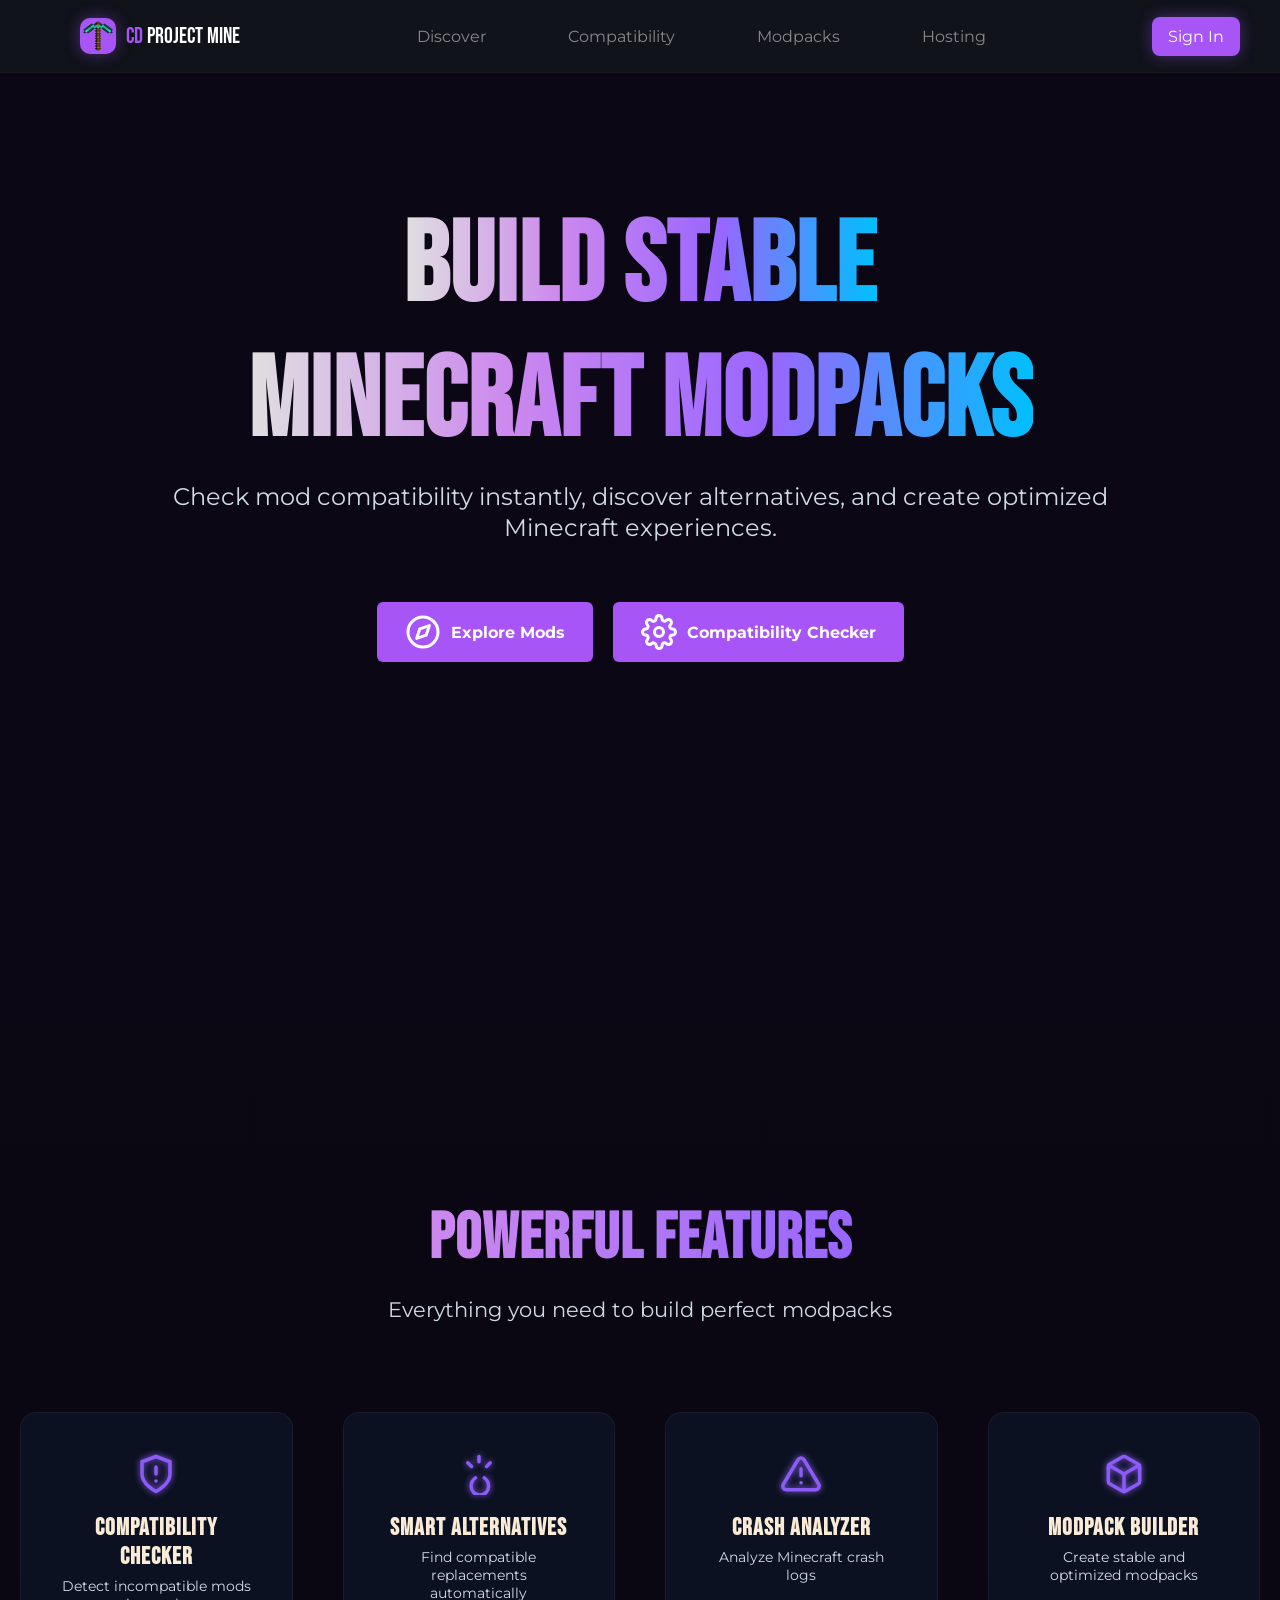
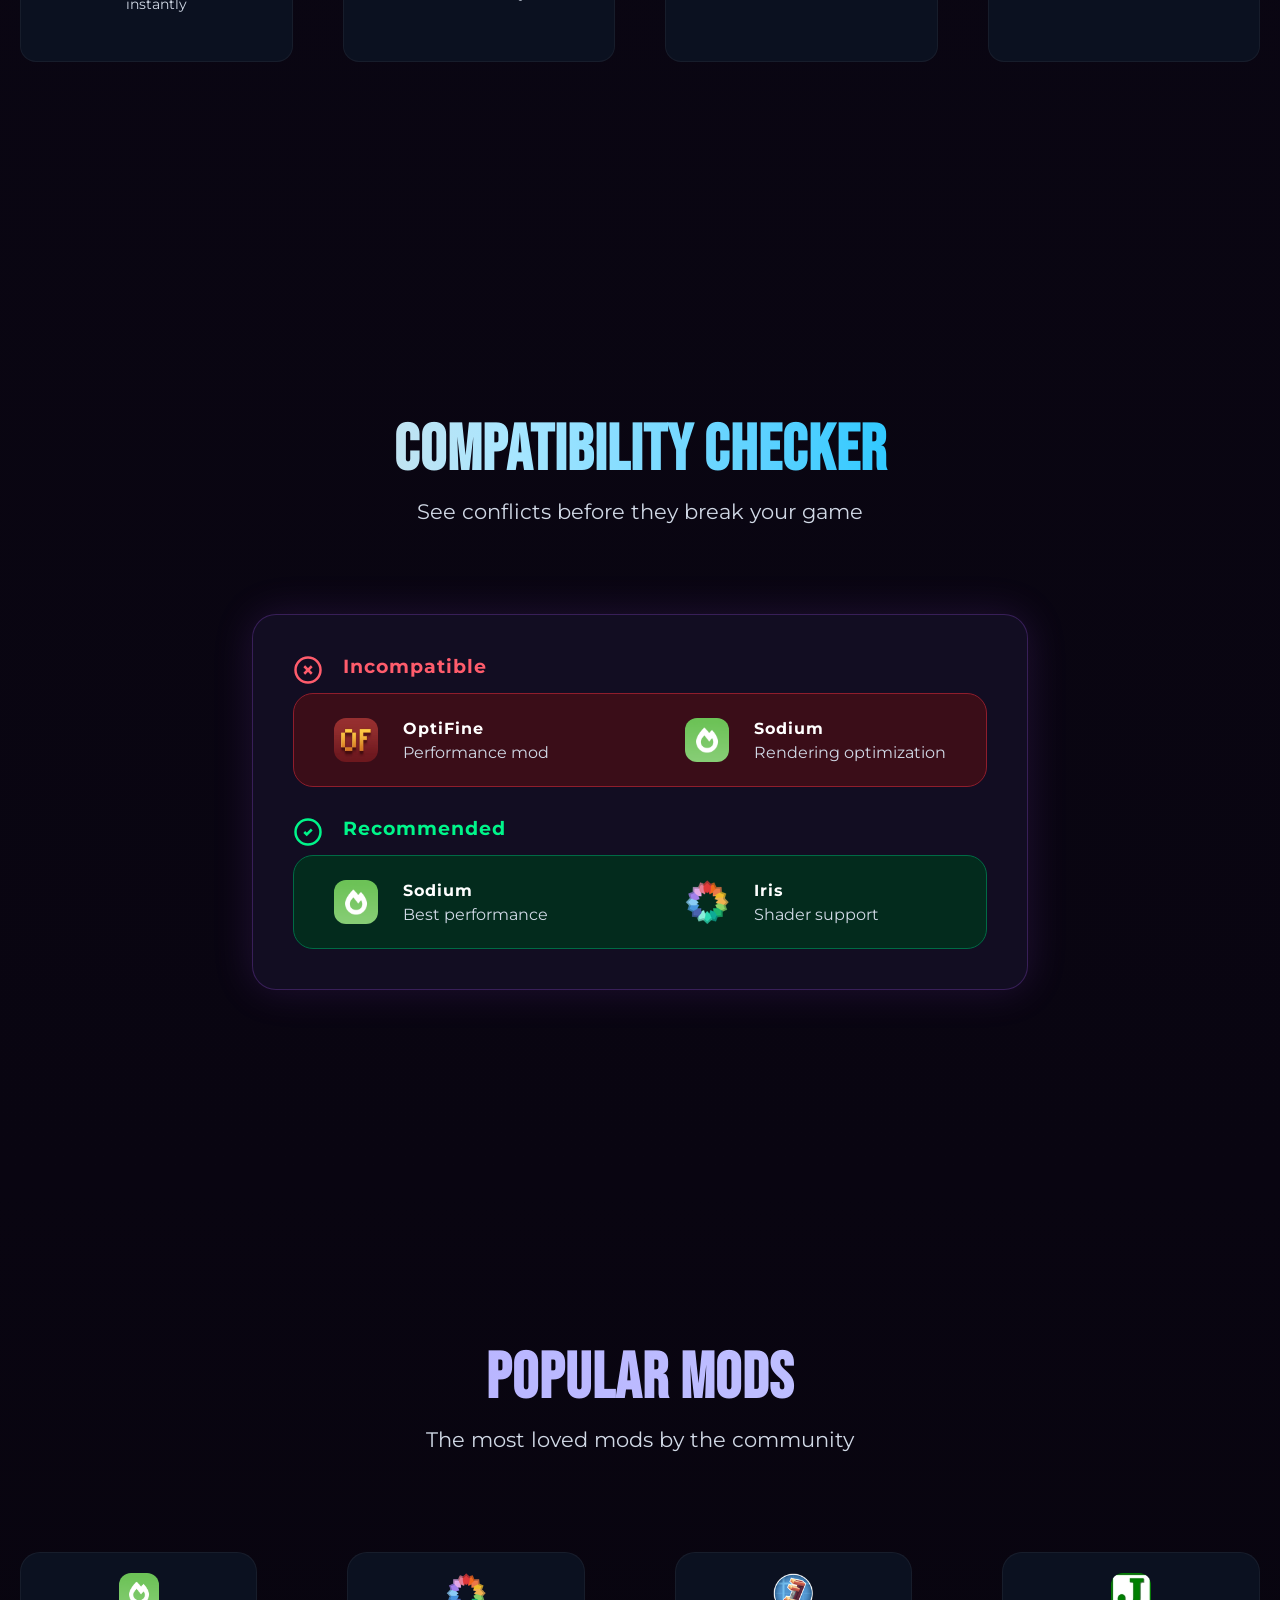
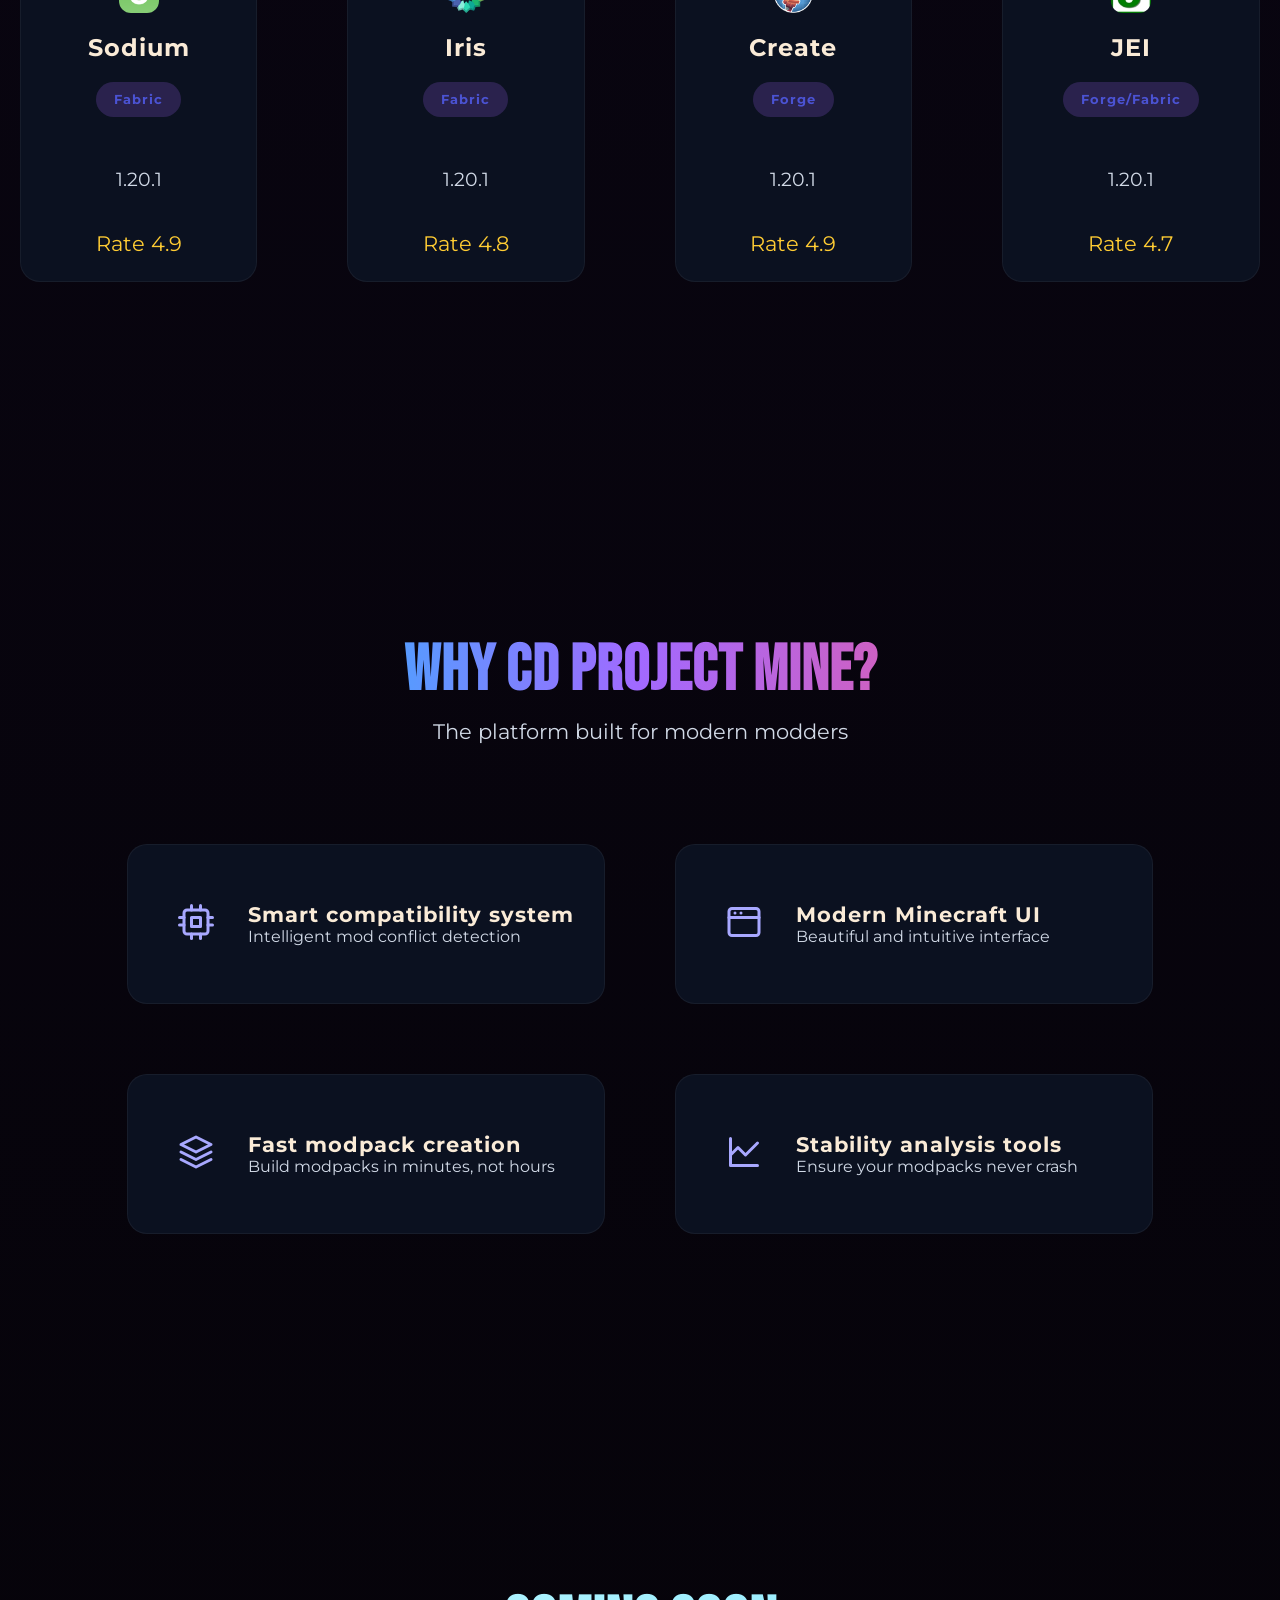
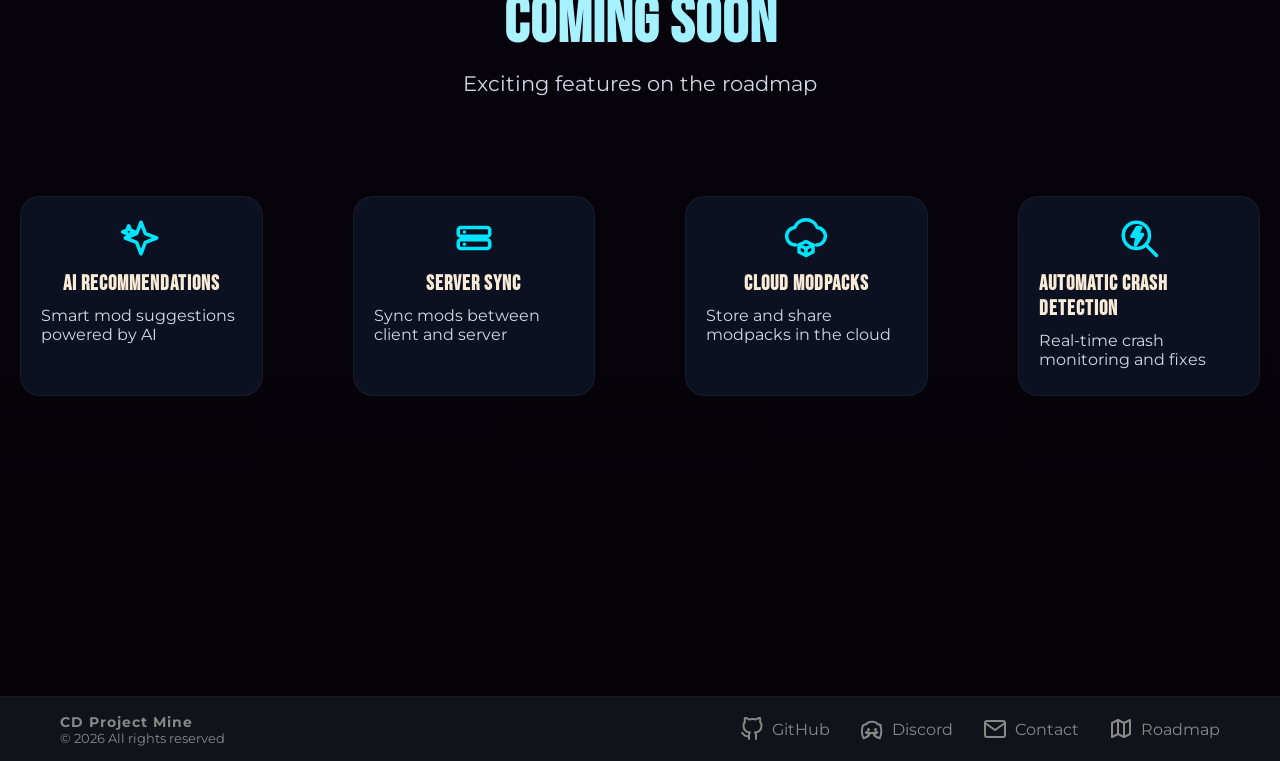
==== commit 0e4d0acd: "add screenshot-section" ====
--- a/index.html
+++ b/index.html
@@ -24,12 +24,16 @@
     <nav class="main-nav">
         <div class="logo-container">
             <a href="index.html" class="logo-link">
-                <div class="logo-icon">⛏</div>
+                <div class="logo-icon">
+                    <img src="assets/icons/logo-icon.png" alt="logo-icon" class="logo-icon-img">
+                </div>
                 <span class="logo-text">
                     <span class="logo-accent">CD </span> Project Mine
                 </span>
             </a>
         </div>
+
+        <!-- <div class="logo-icon">⛏</div> -->
 
         <ul class="nav-list" id="nav-list">
             <li><a class="nav-link" href="discover.html">Discover</a></li>
--- a/css/components/navbar.css
+++ b/css/components/navbar.css
@@ -83,11 +83,16 @@
     align-items: center;
     width: 36px;
     height: 36px;
-    color: white;
+    /* color: white; */
     background-color: #a855f7;
     border-radius: 10px;
     font-size: 20px;
     box-shadow: 0 0 15px rgba(168, 85, 247, 0.4);
+}
+
+.logo-icon-img {
+    height: 30px;
+    width: 30px;
 }
 
 .logo-text {
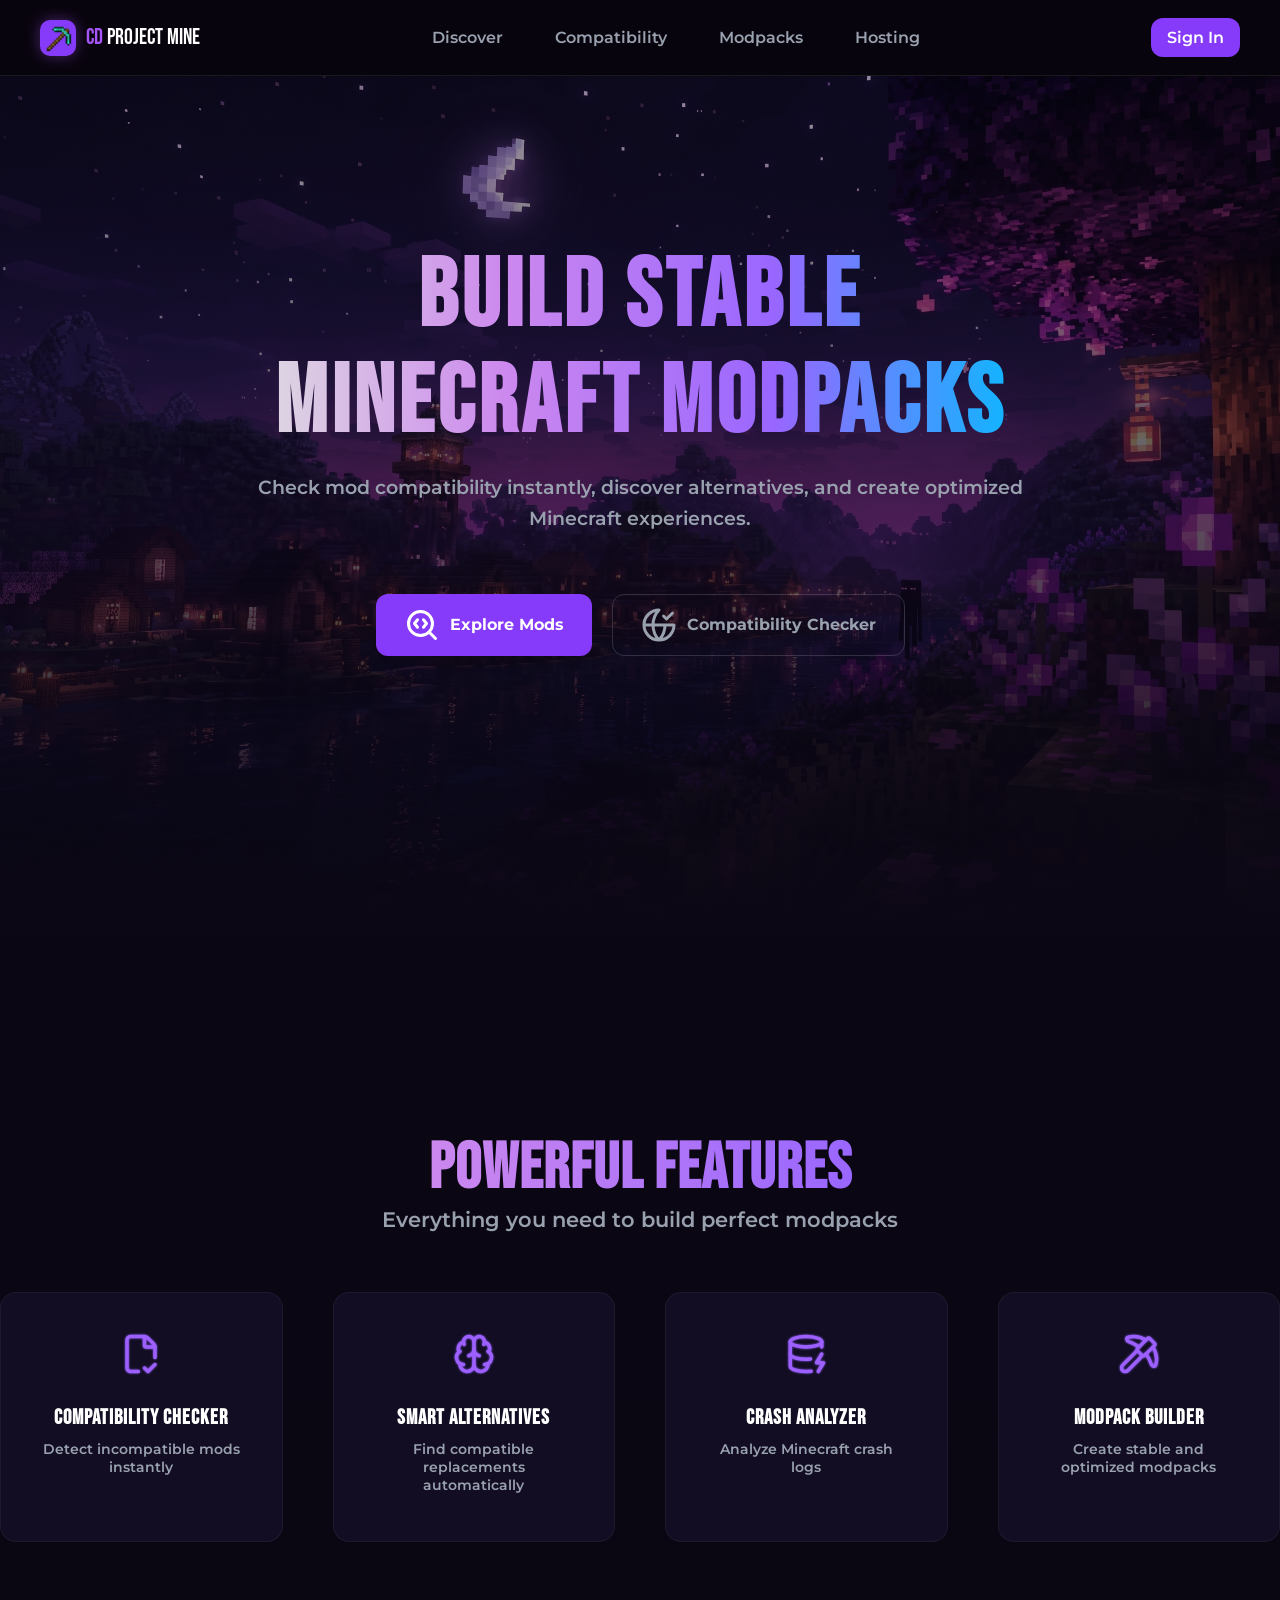
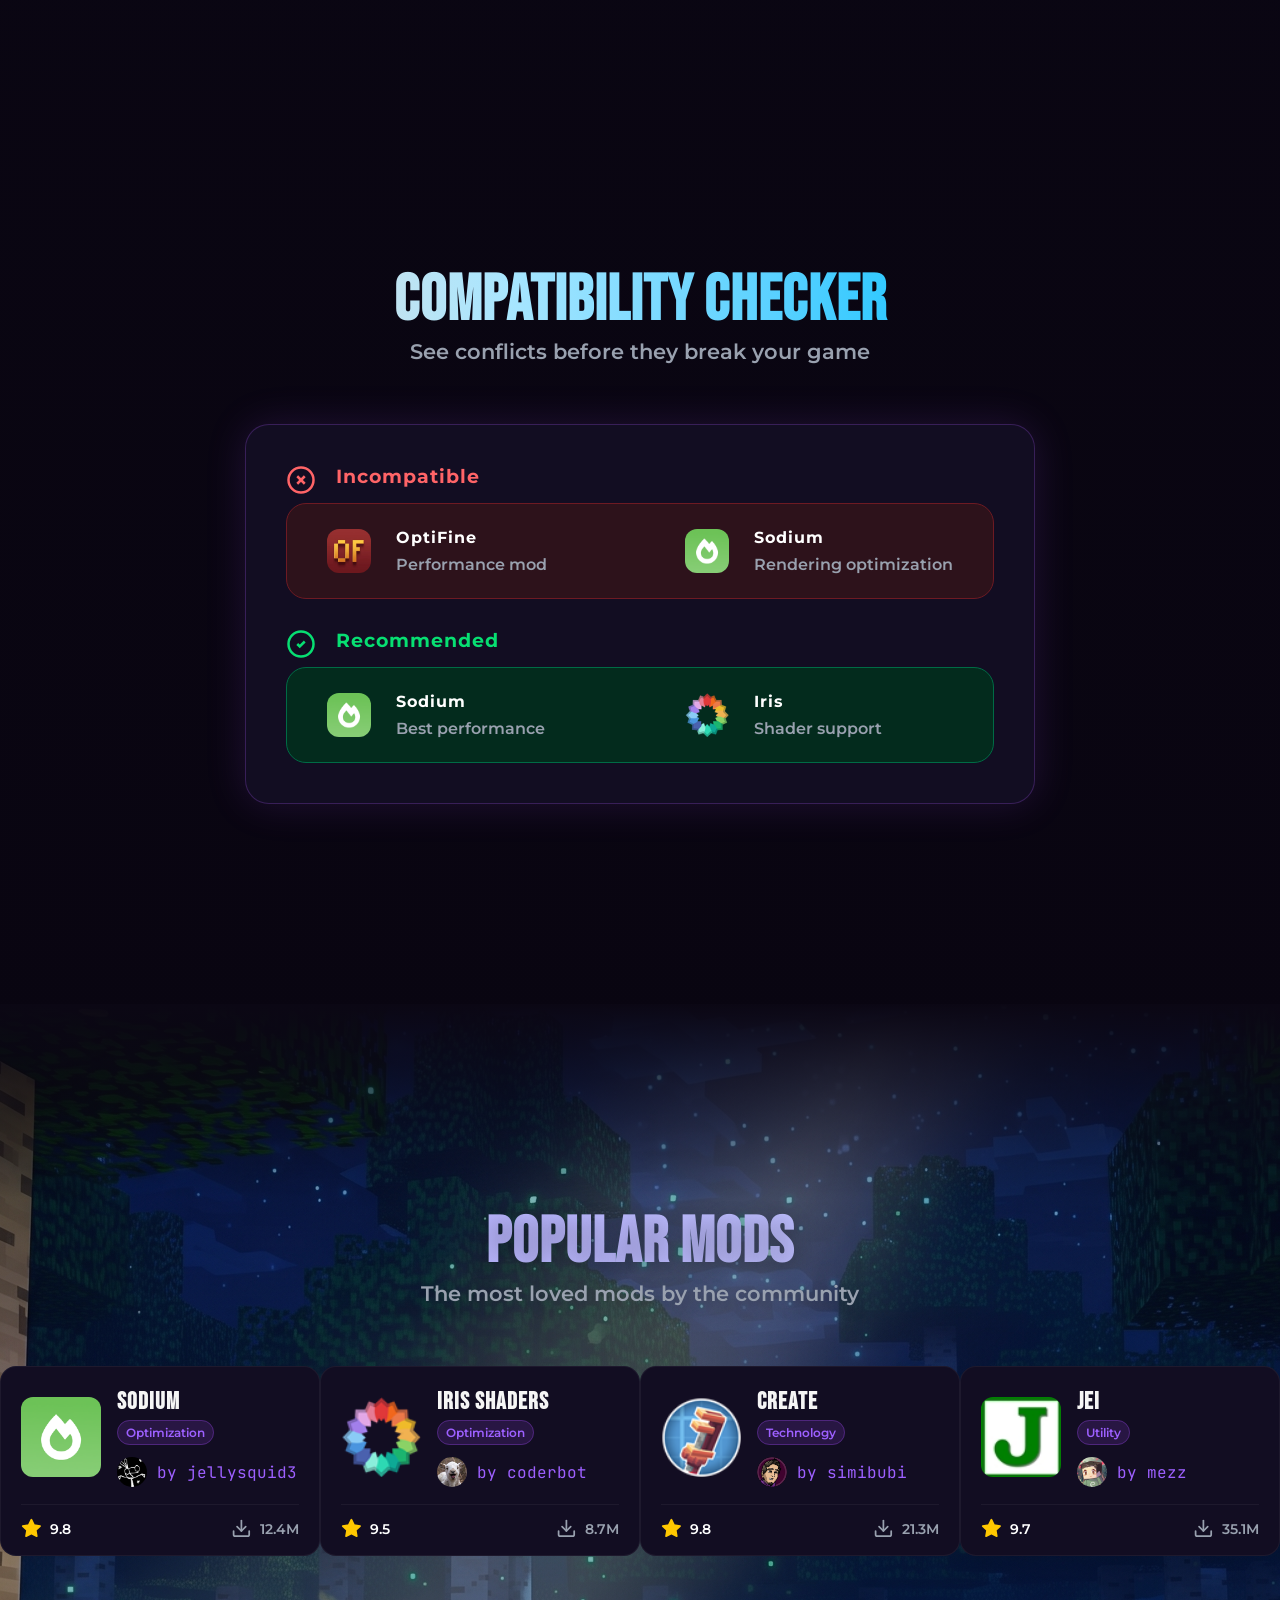
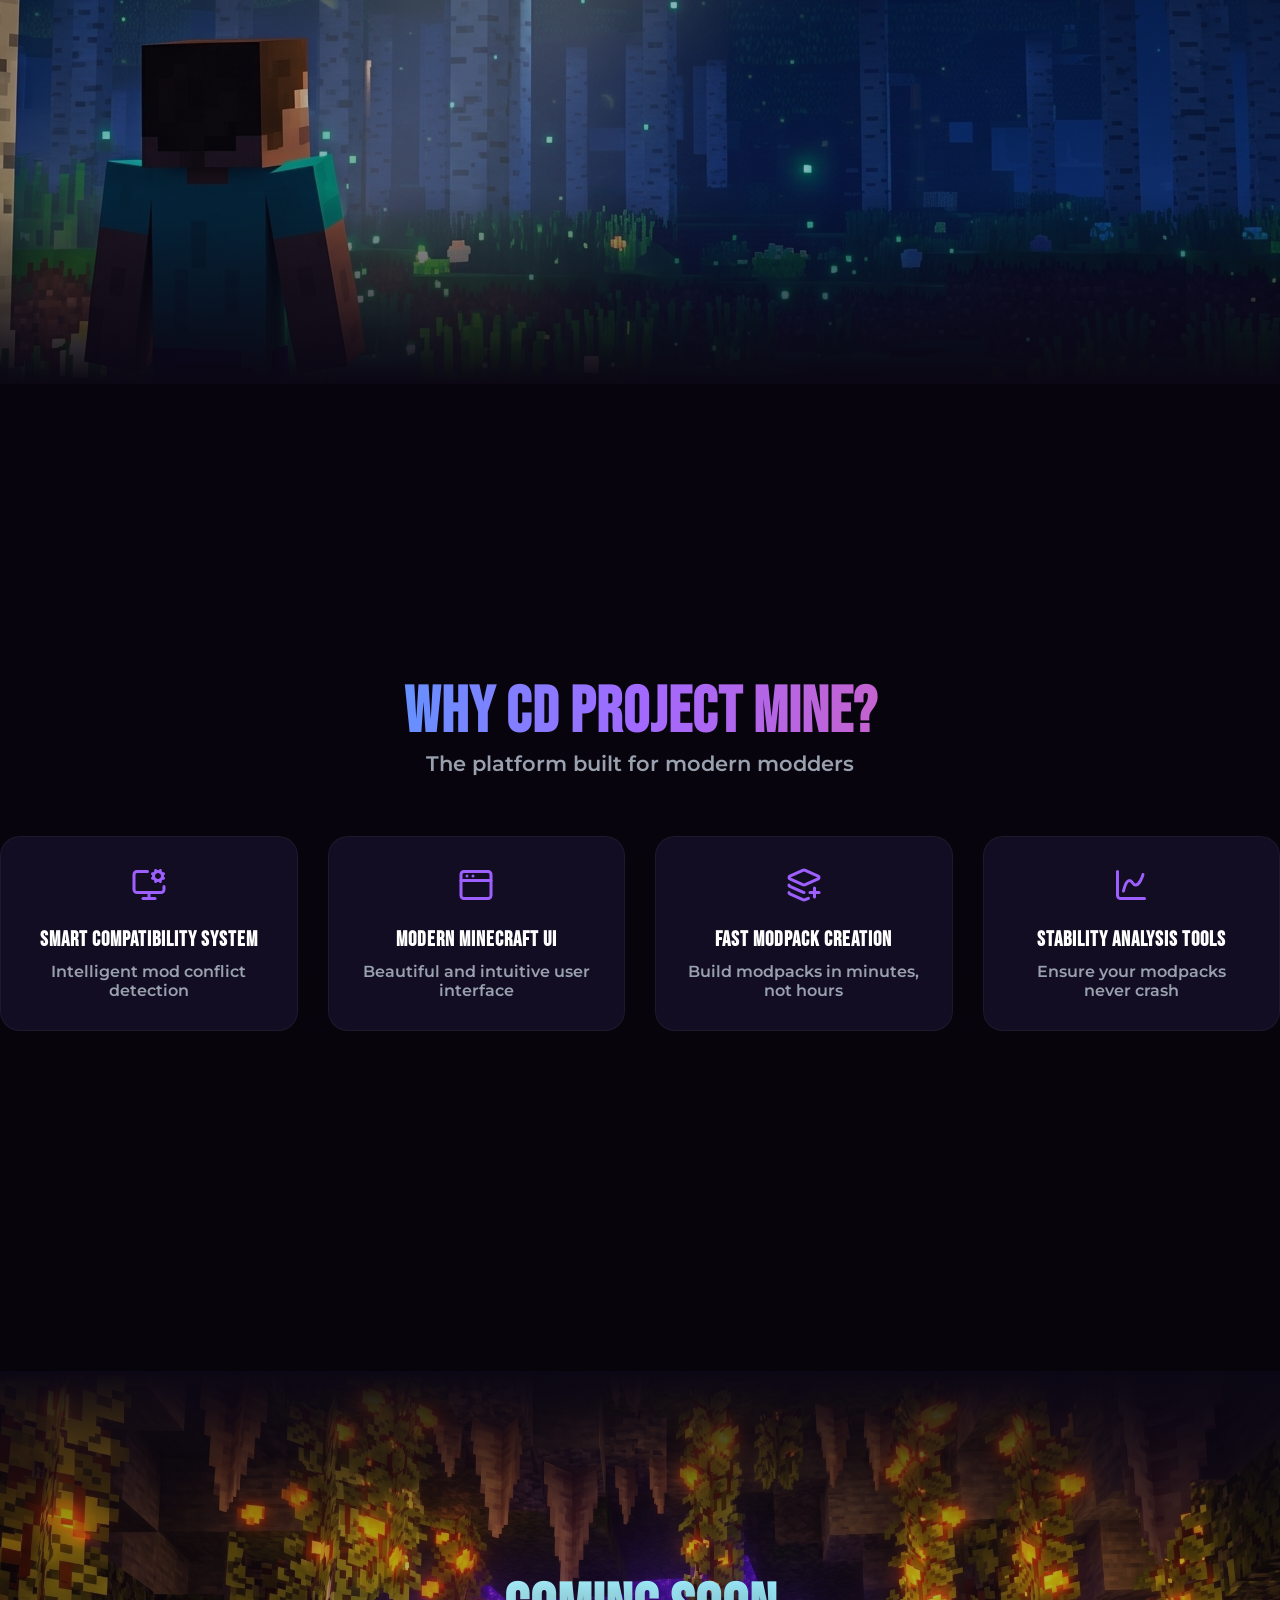
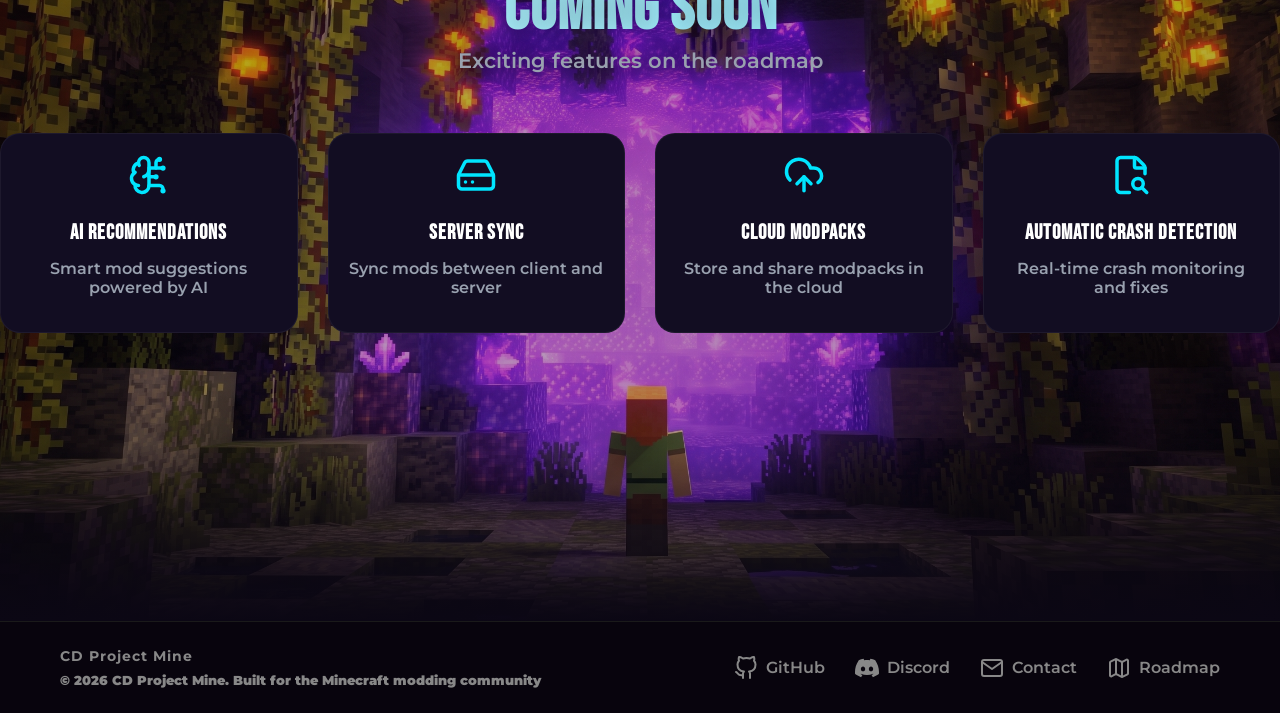
==== commit 3f18303e: "refactor: reorganize the folder structure and polished index.html" ====
--- a/index.html
+++ b/index.html
@@ -7,140 +7,127 @@
 
     <title>CD Project Mine</title>
 
-    <link rel="stylesheet" href="./css/global.css">
-    <link rel="stylesheet" href="./css/components/navbar.css">
-    <link rel="stylesheet" href="./css/components/footer.css">
-    <link rel="stylesheet" href="./css/pages/home.css">
-    <link rel="stylesheet" href="./css/media/index.css">
-
-    <link rel="preconnect" href="https://fonts.googleapis.com">
-    <link rel="preconnect" href="https://fonts.gstatic.com" crossorigin>
-
-    <link href="https://fonts.googleapis.com/css2?family=Bebas+Neue&family=Montserrat:wght@400;500;600;700&display=swap"
-        rel="stylesheet">
+    <link rel="stylesheet" href="src/css/global.css">
+    <link rel="stylesheet" href="src/components/cards/mini-trend-cards.css">
+    <link rel="stylesheet" href="src/css/pages/home.css">
+    <link rel="stylesheet" href="src/css/media/index.css">
 </head>
 
 <body>
-    <nav class="main-nav">
-        <div class="logo-container">
-            <a href="index.html" class="logo-link">
-                <div class="logo-icon">
-                    <img src="assets/icons/logo-icon.png" alt="logo-icon" class="logo-icon-img">
-                </div>
-                <span class="logo-text">
-                    <span class="logo-accent">CD </span> Project Mine
-                </span>
-            </a>
-        </div>
-
-        <!-- <div class="logo-icon">⛏</div> -->
-
-        <ul class="nav-list" id="nav-list">
-            <li><a class="nav-link" href="discover.html">Discover</a></li>
-            <li><a class="nav-link" href="compatibility.html">Compatibility</a></li>
-            <li><a class="nav-link" href="modpacks.html">Modpacks</a></li>
-            <li><a class="nav-link" href="hosting.html">Hosting</a></li>
-
-            <a class="mobile-btn" href="#"> Sign In</a>
-        </ul>
-
-        <a class="desktop-btn" href="#"> Sign In</a>
-
-        <button class="burger-btn" id="burger-btn">
-            <svg class="burger-icon" viewBox="0 0 24 24" width="24" height="24" stroke="currentColor" stroke-width="2"
-                fill="none" stroke-linecap="round" stroke-linejoin="round">
-                <line x1="4" y1="6" x2="20" y2="6"></line>
-                <line x1="4" y1="12" x2="20" y2="12"></line>
-                <line x1="4" y1="18" x2="20" y2="18"></line>
-            </svg>
-        </button>
-
-    </nav>
+    <div id="navbar-placeholder"></div>
 
     <main class="main-content">
         <section class="hero-section">
-            <h1>Build Stable</h1>
-            <h1>Minecraft Modpacks</h1>
-            <p class="paragraph-upper">Check mod compatibility instantly, discover alternatives, and create optimized
-            </p>
-            <p class="paragraph-lower">Minecraft experiences.</p>
+            <div class="hero-header">
+                <h1 class="hero-title">Build Stable <br> Minecraft Modpacks</h1>
+                <p class="hero-subtitle">Check mod compatibility instantly, discover alternatives, and create optimized
+                    Minecraft experiences.</p>
+            </div>
 
             <div class="hero-buttons">
                 <a class="hero-btn" href="discover.html">
-                    <svg class="icon" width="24" height="24" viewBox="0 0 24 24" fill="none" stroke="currentColor"
-                        stroke-width="2" stroke-linecap="round" stroke-linejoin="round">
-                        <circle cx="12" cy="12" r="10"></circle>
-                        <polygon points="16.24 7.76 14.12 14.12 7.76 16.24 9.88 9.88 16.24 7.76"></polygon>
+                    <svg class="hero-icon" xmlns="http://www.w3.org/2000/svg" width="24" height="24" viewBox="0 0 24 24"
+                        fill="none" stroke="currentColor" stroke-width="2" stroke-linecap="round"
+                        stroke-linejoin="round" class="lucide lucide-search-code-icon lucide-search-code">
+                        <path d="m13 13.5 2-2.5-2-2.5" />
+                        <path d="m21 21-4.3-4.3" />
+                        <path d="M9 8.5 7 11l2 2.5" />
+                        <circle cx="11" cy="11" r="8" />
                     </svg>
                     Explore Mods
                 </a>
 
                 <a class="hero-btn" href="compatibility.html">
-                    <svg class="icon" width="24" height="24" viewBox="0 0 24 24" fill="none" stroke="currentColor"
-                        stroke-width="2" stroke-linecap="round" stroke-linejoin="round">
-                        <circle cx="12" cy="12" r="3"></circle>
-                        <path
-                            d="M19.4 15a1.65 1.65 0 0 0 .33 1.82l.06.06a2 2 0 0 1 0 2.83 2 2 0 0 1-2.83 0l-.06-.06a1.65 1.65 0 0 0-1.82-.33 1.65 1.65 0 0 0-1 1.51V21a2 2 0 0 1-2 2 2 2 0 0 1-2-2v-.09A1.65 1.65 0 0 0 9 19.4a1.65 1.65 0 0 0-1.82.33l-.06.06a2 2 0 0 1-2.83 0 2 2 0 0 1 0-2.83l.06-.06a1.65 1.65 0 0 0 .33-1.82 1.65 1.65 0 0 0-1.51-1H3a2 2 0 0 1-2-2 2 2 0 0 1 2-2h.09A1.65 1.65 0 0 0 4.6 9a1.65 1.65 0 0 0-.33-1.82l-.06-.06a2 2 0 0 1 0-2.83 2 2 0 0 1 2.83 0l.06.06a1.65 1.65 0 0 0 1.82.33H9a1.65 1.65 0 0 0 1-1.51V3a2 2 0 0 1 2-2 2 2 0 0 1 2 2v.09a1.65 1.65 0 0 0 1 1.51 1.65 1.65 0 0 0 1.82-.33l.06-.06a2 2 0 0 1 2.83 0 2 2 0 0 1 0 2.83l-.06.06a1.65 1.65 0 0 0-.33 1.82V9a1.65 1.65 0 0 0 1.51 1H21a2 2 0 0 1 2 2 2 2 0 0 1-2 2h-.09a1.65 1.65 0 0 0-1.51 1z">
-                        </path>
+                    <svg class="hero-icon" xmlns="http://www.w3.org/2000/svg" width="24" height="24" viewBox="0 0 24 24" fill="none"
+                        stroke="currentColor" stroke-width="2" stroke-linecap="round" stroke-linejoin="round"
+                        class="lucide lucide-globe-check-icon lucide-globe-check">
+                        <path d="m15 6 2 2 4-4" />
+                        <path d="M2 12h20A10 10 0 1 1 12 2a14.5 14.5 0 0 0 0 20 14.5 14.5 0 0 0 4-10" />
                     </svg>
                     Compatibility Checker
                 </a>
+            </div>
         </section>
 
         <section class="features-section">
-            <h2>Powerful Features</h2>
-            <p>Everything you need to build perfect modpacks</p>
+            <div class="home-header-section features">
+                <h2 class="text-gradient">Powerful Features</h2>
+                <p>Everything you need to build perfect modpacks</p>
+            </div>
 
             <div class="features-container">
-                <div class="feature-card">
-                    <svg class="feature-icon" width="24" height="24" viewBox="0 0 24 24" fill="none"
-                        stroke="currentColor" stroke-width="2" stroke-linecap="round" stroke-linejoin="round">
-                        <path d="M12 22s8-4 8-10V5l-8-3-8 3v7c0 6 8 10 8 10z" />
-                        <path d="M12 8v4" />
-                        <path d="M12 16h.01" />
-                    </svg>
-                    <h3>Compatibility Checker</h3>
-                    <p>Detect incompatible mods instantly</p>
-                </div>
-                <div class="feature-card">
-                    <svg class="feature-icon" width="24" height="24" viewBox="0 0 24 24" fill="none"
-                        stroke="currentColor" stroke-width="2" stroke-linecap="round" stroke-linejoin="round">
-                        <path d="M15 14.2c1.5 1 2.5 2.8 2.5 4.8 0 2.8-2.2 5-5 5s-5-2.2-5-5c0-2 1-3.8 2.5-4.8" />
-                        <path d="M12 2v3" />
-                        <path d="M18.4 5.6l-2.1 2.1" />
-                        <path d="M5.6 5.6l2.1 2.1" />
-                    </svg>
-                    <h3>Smart Alternatives</h3>
-                    <p>Find compatible replacements automatically</p>
-                </div>
-                <div class="feature-card">
-                    <svg class="feature-icon" width="24" height="24" viewBox="0 0 24 24" fill="none"
-                        stroke="currentColor" stroke-width="2" stroke-linecap="round" stroke-linejoin="round">
+                <div class="feature-card interactive-card">
+                    <svg class="feature-icon" xmlns="http://www.w3.org/2000/svg" width="24" height="24"
+                        viewBox="0 0 24 24" fill="none" stroke="currentColor" stroke-width="2" stroke-linecap="round"
+                        stroke-linejoin="round" class="lucide lucide-file-check-corner-icon lucide-file-check-corner">
                         <path
-                            d="M10.29 3.86L1.82 18a2 2 0 0 0 1.71 3h16.94a2 2 0 0 0 1.71-3L13.71 3.86a2 2 0 0 0-3.42 0z" />
-                        <line x1="12" y1="9" x2="12" y2="13" />
-                        <line x1="12" y1="17" x2="12.01" y2="17" />
-                    </svg>
-                    <h3>Crash Analyzer</h3>
-                    <p>Analyze Minecraft crash logs</p>
-                </div>
-                <div class="feature-card">
-                    <svg class="feature-icon" width="24" height="24" viewBox="0 0 24 24" fill="none"
-                        stroke="currentColor" stroke-width="2" stroke-linecap="round" stroke-linejoin="round">
+                            d="M10.5 22H6a2 2 0 0 1-2-2V4a2 2 0 0 1 2-2h8a2.4 2.4 0 0 1 1.706.706l3.588 3.588A2.4 2.4 0 0 1 20 8v6" />
+                        <path d="M14 2v5a1 1 0 0 0 1 1h5" />
+                        <path d="m14 20 2 2 4-4" />
+                    </svg>
+                    <div class="feature-text">
+                        <h3>Compatibility Checker</h3>
+                        <p>Detect incompatible mods instantly</p>
+                    </div>
+                </div>
+                <div class="feature-card interactive-card">
+                    <svg class="feature-icon" xmlns="http://www.w3.org/2000/svg" width="24" height="24"
+                        viewBox="0 0 24 24" fill="none" stroke="currentColor" stroke-width="2" stroke-linecap="round"
+                        stroke-linejoin="round" class="lucide lucide-brain-icon lucide-brain">
+                        <path d="M12 18V5" />
+                        <path d="M15 13a4.17 4.17 0 0 1-3-4 4.17 4.17 0 0 1-3 4" />
+                        <path d="M17.598 6.5A3 3 0 1 0 12 5a3 3 0 1 0-5.598 1.5" />
+                        <path d="M17.997 5.125a4 4 0 0 1 2.526 5.77" />
+                        <path d="M18 18a4 4 0 0 0 2-7.464" />
+                        <path d="M19.967 17.483A4 4 0 1 1 12 18a4 4 0 1 1-7.967-.517" />
+                        <path d="M6 18a4 4 0 0 1-2-7.464" />
+                        <path d="M6.003 5.125a4 4 0 0 0-2.526 5.77" />
+                    </svg>
+                    <div class="feature-text">
+                        <h3>Smart Alternatives</h3>
+                        <p>Find compatible replacements automatically</p>
+                    </div>
+                </div>
+                <div class="feature-card interactive-card">
+                    <svg class="feature-icon" xmlns="http://www.w3.org/2000/svg" width="24" height="24"
+                        viewBox="0 0 24 24" fill="none" stroke="currentColor" stroke-width="2" stroke-linecap="round"
+                        stroke-linejoin="round" class="lucide lucide-database-zap-icon lucide-database-zap">
+                        <ellipse cx="12" cy="5" rx="9" ry="3" />
+                        <path d="M3 5V19A9 3 0 0 0 15 21.84" />
+                        <path d="M21 5V8" />
+                        <path d="M21 12L18 17H22L19 22" />
+                        <path d="M3 12A9 3 0 0 0 14.59 14.87" />
+                    </svg>
+                    <div class="feature-text">
+                        <h3>Crash Analyzer</h3>
+                        <p>Analyze Minecraft crash logs</p>
+                    </div>
+                </div>
+                <div class="feature-card interactive-card">
+                    <svg class="feature-icon" xmlns="http://www.w3.org/2000/svg" width="24" height="24"
+                        viewBox="0 0 24 24" fill="none" stroke="currentColor" stroke-width="2" stroke-linecap="round"
+                        stroke-linejoin="round" class="lucide lucide-pickaxe-icon lucide-pickaxe">
+                        <path d="m14 13-8.381 8.38a1 1 0 0 1-3.001-3L11 9.999" />
                         <path
-                            d="M21 16V8a2 2 0 0 0-1-1.73l-7-4a2 2 0 0 0-2 0l-7 4A2 2 0 0 0 3 8v8a2 2 0 0 0 1 1.73l7 4a2 2 0 0 0 2 0l7-4A2 2 0 0 0 21 16z" />
-                        <polyline points="3.27 6.96 12 12.01 20.73 6.96" />
-                        <line x1="12" y1="22.08" x2="12" y2="12" />
-                    </svg>
-                    <h3>Modpack Builder</h3>
-                    <p>Create stable and optimized modpacks</p>
+                            d="M15.973 4.027A13 13 0 0 0 5.902 2.373c-1.398.342-1.092 2.158.277 2.601a19.9 19.9 0 0 1 5.822 3.024" />
+                        <path
+                            d="M16.001 11.999a19.9 19.9 0 0 1 3.024 5.824c.444 1.369 2.26 1.676 2.603.278A13 13 0 0 0 20 8.069" />
+                        <path
+                            d="M18.352 3.352a1.205 1.205 0 0 0-1.704 0l-5.296 5.296a1.205 1.205 0 0 0 0 1.704l2.296 2.296a1.205 1.205 0 0 0 1.704 0l5.296-5.296a1.205 1.205 0 0 0 0-1.704z" />
+                    </svg>
+                    <div class="feature-text">
+                        <h3>Modpack Builder</h3>
+                        <p>Create stable and optimized modpacks</p>
+                    </div>
                 </div>
             </div>
         </section>
 
         <section class="compatibility-section">
-            <h2>Compatibility Checker</h2>
-            <p>See conflicts before they break your game</p>
+            <div class="home-header-section compatibility">
+                <h2 class="text-gradient">Compatibility Checker</h2>
+                <p>See conflicts before they break your game</p>
+            </div>
 
             <div class="compatibility-container">
                 <div class="compatibility-group">
@@ -155,7 +142,7 @@
 
                     <div class="compatibility-card incompatible-card">
                         <div class="mod-info">
-                            <img src="./assets/icons/optifine-icon.webp" alt="OptiFine Icon"
+                            <img src="src/assets/icons/optifine-icon.webp" alt="OptiFine Icon"
                                 class="compatibility-icon optf">
 
                             <div class="mod-text">
@@ -165,7 +152,8 @@
                         </div>
 
                         <div class="mod-info">
-                            <img src="./assets/icons/sodium-icon.png" alt="Sodium Icon" class="compatibility-icon sodi">
+                            <img src="src/assets/icons/sodium-icon.png" alt="Sodium Icon"
+                                class="compatibility-icon sodi">
 
                             <div class="mod-text">
                                 <h4>Sodium</h4>
@@ -186,7 +174,8 @@
                     </h3>
                     <div class="compatibility-card recommended-card">
                         <div class="mod-info">
-                            <img src="./assets/icons/sodium-icon.png" alt="Sodium Icon" class="compatibility-icon sodi">
+                            <img src="src/assets/icons/sodium-icon.png" alt="Sodium Icon"
+                                class="compatibility-icon sodi">
 
                             <div class="mod-text">
                                 <h4>Sodium</h4>
@@ -195,7 +184,7 @@
                         </div>
 
                         <div class="mod-info">
-                            <img src="./assets/icons/iris-shader-icon.png" alt="Iris Icon"
+                            <img src="src/assets/icons/iris-shader-icon.png" alt="Iris Icon"
                                 class="compatibility-icon iris">
 
                             <div class="mod-text">
@@ -207,85 +196,39 @@
                 </div>
         </section>
 
-        <section class="popular-mods-section">
-            <h2>Popular Mods</h2>
-            <p>The most loved mods by the community</p>
-
-            <div class="pop-container">
-                <div class="pop-card">
-                    <img src="./assets/icons/sodium-icon.png" alt="Sodium Icon" class="pop-icon sodi">
-                    <h3>Sodium</h3>
-                    <div class="mini-mod-loader">
-                        <h4>Fabric</h4>
-                    </div>
-                    <p>1.20.1</p>
-                    <div class="mod-rating">
-                        <span>Rate</span>
-                        <span>4.9</span>
-                    </div>
-                </div>
-
-                <div class="pop-card">
-                    <img src="./assets/icons/iris-shader-icon.png" alt="Iris Icon" class="pop-icon iris">
-                    <h3>Iris</h3>
-                    <div class="mini-mod-loader">
-                        <h4>Fabric</h4>
-                    </div>
-                    <p>1.20.1</p>
-                    <div class="mod-rating">
-                        <span>Rate</span>
-                        <span>4.8</span>
-                    </div>
-                </div>
-
-                <div class="pop-card">
-                    <img src="./assets/icons/create-icon.png" alt="Create Icon" class="pop-icon create">
-                    <h3>Create</h3>
-                    <div class="mini-mod-loader">
-                        <h4>Forge</h4>
-                    </div>
-                    <p>1.20.1</p>
-                    <div class="mod-rating">
-                        <span>Rate</span>
-                        <span>4.9</span>
-                    </div>
-                </div>
-
-                <div class="pop-card">
-                    <img src="./assets/icons/jei-icon.jpeg" alt="JEI Icon" class="pop-icon jei">
-
-                    <h3>JEI</h3>
-                    <div class="mini-mod-loader">
-                        <h4>Forge/Fabric</h4>
-                    </div>
-                    <p>1.20.1</p>
-                    <div class="mod-rating">
-                        <span>Rate</span>
-                        <span>4.7</span>
-                    </div>
-                </div>
-            </div>
+        <section class="mini-trend-cards-section">
+            <div class="home-header-section popular">
+                <h2 class="text-gradient">Popular Mods</h2>
+                <p>The most loved mods by the community</p>
+            </div>
+
+            <div class="mini-trend-cards-container" id="mini-trend-cards-placeholder"></div>
         </section>
 
         <section class="why-section">
-            <h3>Why CD Project Mine?</h3>
-            <p>The platform built for modern modders</p>
+            <div class="home-header-section why">
+                <h2 class="text-gradient">Why CD Project Mine?</h2>
+                <p>The platform built for modern modders</p>
+            </div>
 
             <div class="why-container">
-                <div class="why-card">
+                <div class="why-card interactive-card">
                     <div class="why-icon">
-                        <svg class="icon" viewBox="0 0 24 24" width="24" height="24" stroke="currentColor"
-                            stroke-width="2" fill="none" stroke-linecap="round" stroke-linejoin="round">
-                            <rect x="4" y="4" width="16" height="16" rx="2" ry="2"></rect>
-                            <rect x="9" y="9" width="6" height="6"></rect>
-                            <line x1="9" y1="1" x2="9" y2="4"></line>
-                            <line x1="15" y1="1" x2="15" y2="4"></line>
-                            <line x1="9" y1="20" x2="9" y2="23"></line>
-                            <line x1="15" y1="20" x2="15" y2="23"></line>
-                            <line x1="20" y1="9" x2="23" y2="9"></line>
-                            <line x1="20" y1="14" x2="23" y2="14"></line>
-                            <line x1="1" y1="9" x2="4" y2="9"></line>
-                            <line x1="1" y1="14" x2="4" y2="14"></line>
+                        <svg xmlns="http://www.w3.org/2000/svg" width="24" height="24" viewBox="0 0 24 24" fill="none"
+                            stroke="currentColor" stroke-width="2" stroke-linecap="round" stroke-linejoin="round"
+                            class="lucide lucide-monitor-cog-icon lucide-monitor-cog">
+                            <path d="M12 17v4" />
+                            <path d="m14.305 7.53.923-.382" />
+                            <path d="m15.228 4.852-.923-.383" />
+                            <path d="m16.852 3.228-.383-.924" />
+                            <path d="m16.852 8.772-.383.923" />
+                            <path d="m19.148 3.228.383-.924" />
+                            <path d="m19.53 9.696-.382-.924" />
+                            <path d="m20.772 4.852.924-.383" />
+                            <path d="m20.772 7.148.924.383" />
+                            <path d="M22 13v2a2 2 0 0 1-2 2H4a2 2 0 0 1-2-2V5a2 2 0 0 1 2-2h7" />
+                            <path d="M8 21h8" />
+                            <circle cx="18" cy="6" r="3" />
                         </svg>
                     </div>
                     <div class="why-info">
@@ -294,7 +237,7 @@
                     </div>
                 </div>
 
-                <div class="why-card">
+                <div class="why-card interactive-card">
                     <div class="why-icon">
                         <svg class="icon" viewBox="0 0 24 24" width="24" height="24" stroke="currentColor"
                             stroke-width="2" fill="none" stroke-linecap="round" stroke-linejoin="round">
@@ -306,17 +249,21 @@
                     </div>
                     <div class="why-info">
                         <h4>Modern Minecraft UI</h4>
-                        <p>Beautiful and intuitive interface</p>
-                    </div>
-                </div>
-
-                <div class="why-card">
+                        <p>Beautiful and intuitive user interface</p>
+                    </div>
+                </div>
+
+                <div class="why-card interactive-card">
                     <div class="why-icon">
-                        <svg class="icon" viewBox="0 0 24 24" width="24" height="24" stroke="currentColor"
-                            stroke-width="2" fill="none" stroke-linecap="round" stroke-linejoin="round">
-                            <polygon points="12 2 2 7 12 12 22 7 12 2"></polygon>
-                            <polyline points="2 12 12 17 22 12"></polyline>
-                            <polyline points="2 17 12 22 22 17"></polyline>
+                        <svg xmlns="http://www.w3.org/2000/svg" width="24" height="24" viewBox="0 0 24 24" fill="none"
+                            stroke="currentColor" stroke-width="2" stroke-linecap="round" stroke-linejoin="round"
+                            class="lucide lucide-layers-plus-icon lucide-layers-plus">
+                            <path
+                                d="M12.83 2.18a2 2 0 0 0-1.66 0L2.6 6.08a1 1 0 0 0 0 1.83l8.58 3.91a2 2 0 0 0 .83.18 2 2 0 0 0 .83-.18l8.58-3.9a1 1 0 0 0 0-1.831z" />
+                            <path d="M16 17h6" />
+                            <path d="M19 14v6" />
+                            <path d="M2 12a1 1 0 0 0 .58.91l8.6 3.91a2 2 0 0 0 .825.178" />
+                            <path d="M2 17a1 1 0 0 0 .58.91l8.6 3.91a2 2 0 0 0 1.65 0l2.116-.962" />
                         </svg>
                     </div>
                     <div class="why-info">
@@ -325,12 +272,13 @@
                     </div>
                 </div>
 
-                <div class="why-card">
+                <div class="why-card interactive-card">
                     <div class="why-icon">
-                        <svg class="icon" viewBox="0 0 24 24" width="24" height="24" stroke="currentColor"
-                            stroke-width="2" fill="none" stroke-linecap="round" stroke-linejoin="round">
-                            <polyline points="3 3 3 21 21 21"></polyline>
-                            <polyline points="3 14 8 9 13 14 21 6"></polyline>
+                        <svg xmlns="http://www.w3.org/2000/svg" width="24" height="24" viewBox="0 0 24 24" fill="none"
+                            stroke="currentColor" stroke-width="2" stroke-linecap="round" stroke-linejoin="round"
+                            class="lucide lucide-chart-spline-icon lucide-chart-spline">
+                            <path d="M3 3v16a2 2 0 0 0 2 2h16" />
+                            <path d="M7 16c.5-2 1.5-7 4-7 2 0 2 3 4 3 2.5 0 4.5-5 5-7" />
                         </svg>
                     </div>
                     <div class="why-info">
@@ -342,15 +290,30 @@
         </section>
 
         <section class="soon-section">
-            <h2>Coming Soon</h2>
-            <p>Exciting features on the roadmap</p>
+            <div class="home-header-section soon">
+                <h2 class="text-gradient">Coming Soon</h2>
+                <p>Exciting features on the roadmap</p>
+            </div>
             <div class="soon-container">
-                <div class="soon-card">
+                <div class="soon-card interactive-card">
                     <div class="soon-icon">
-                        <svg viewBox="0 0 24 24" width="24" height="24" stroke="currentColor" stroke-width="2"
-                            fill="none" stroke-linecap="round" stroke-linejoin="round">
-                            <path d="M12 3L14.5 9.5L21 12L14.5 14.5L12 21L9.5 14.5L3 12L9.5 9.5L12 3Z"></path>
-                            <path d="M5 5L6 7.5L8.5 8.5L6 9.5L5 12L4 9.5L1.5 8.5L4 7.5L5 5Z"></path>
+                        <svg xmlns="http://www.w3.org/2000/svg" width="24" height="24" viewBox="0 0 24 24" fill="none"
+                            stroke="currentColor" stroke-width="2" stroke-linecap="round" stroke-linejoin="round"
+                            class="lucide lucide-brain-circuit-icon lucide-brain-circuit">
+                            <path
+                                d="M12 5a3 3 0 1 0-5.997.125 4 4 0 0 0-2.526 5.77 4 4 0 0 0 .556 6.588A4 4 0 1 0 12 18Z" />
+                            <path d="M9 13a4.5 4.5 0 0 0 3-4" />
+                            <path d="M6.003 5.125A3 3 0 0 0 6.401 6.5" />
+                            <path d="M3.477 10.896a4 4 0 0 1 .585-.396" />
+                            <path d="M6 18a4 4 0 0 1-1.967-.516" />
+                            <path d="M12 13h4" />
+                            <path d="M12 18h6a2 2 0 0 1 2 2v1" />
+                            <path d="M12 8h8" />
+                            <path d="M16 8V5a2 2 0 0 1 2-2" />
+                            <circle cx="16" cy="13" r=".5" />
+                            <circle cx="18" cy="3" r=".5" />
+                            <circle cx="20" cy="21" r=".5" />
+                            <circle cx="20" cy="8" r=".5" />
                         </svg>
                     </div>
 
@@ -360,15 +323,16 @@
                     </div>
                 </div>
 
-                <div class="soon-card">
+                <div class="soon-card interactive-card">
                     <div class="soon-icon">
-                        <svg viewBox="0 0 24 24" width="32" height="32" stroke="currentColor" stroke-width="2"
-                            fill="none" stroke-linecap="round" stroke-linejoin="round">
-                            <rect x="3" y="6" width="18" height="5" rx="1.5"></rect>
-                            <circle cx="6.5" cy="8.5" r="1" fill="currentColor" stroke="none"></circle>
-
-                            <rect x="3" y="13" width="18" height="5" rx="1.5"></rect>
-                            <circle cx="6.5" cy="15.5" r="1" fill="currentColor" stroke="none"></circle>
+                        <svg xmlns="http://www.w3.org/2000/svg" width="24" height="24" viewBox="0 0 24 24" fill="none"
+                            stroke="currentColor" stroke-width="2" stroke-linecap="round" stroke-linejoin="round"
+                            class="lucide lucide-hard-drive-icon lucide-hard-drive">
+                            <path d="M10 16h.01" />
+                            <path
+                                d="M2.212 11.577a2 2 0 0 0-.212.896V18a2 2 0 0 0 2 2h16a2 2 0 0 0 2-2v-5.527a2 2 0 0 0-.212-.896L18.55 5.11A2 2 0 0 0 16.76 4H7.24a2 2 0 0 0-1.79 1.11z" />
+                            <path d="M21.946 12.013H2.054" />
+                            <path d="M6 16h.01" />
                         </svg>
                     </div>
 
@@ -378,14 +342,14 @@
                     </div>
                 </div>
 
-                <div class="soon-card">
+                <div class="soon-card interactive-card">
                     <div class="soon-icon">
-                        <svg viewBox="0 0 24 24" width="24" height="24" stroke="currentColor" stroke-width="2"
-                            fill="none" stroke-linecap="round" stroke-linejoin="round">
-                            <path d="M6 16a5 5 0 0 1-.5-9.98 7 7 0 0 1 13 0 5 5 0 0 1-.5 9.98"></path>
-                            <polygon points="12 14 8 16 12 18 16 16"></polygon>
-                            <polyline points="8 16 8 20 12 22 16 20 16 16"></polyline>
-                            <line x1="12" y1="18" x2="12" y2="22"></line>
+                        <svg xmlns="http://www.w3.org/2000/svg" width="24" height="24" viewBox="0 0 24 24" fill="none"
+                            stroke="currentColor" stroke-width="2" stroke-linecap="round" stroke-linejoin="round"
+                            class="lucide lucide-cloud-upload-icon lucide-cloud-upload">
+                            <path d="M12 13v8" />
+                            <path d="M4 14.899A7 7 0 1 1 15.71 8h1.79a4.5 4.5 0 0 1 2.5 8.242" />
+                            <path d="m8 17 4-4 4 4" />
                         </svg>
                     </div>
 
@@ -395,13 +359,16 @@
                     </div>
                 </div>
 
-                <div class="soon-card">
+                <div class="soon-card interactive-card">
                     <div class="soon-icon">
-                        <svg viewBox="0 0 24 24" width="24" height="24" stroke="currentColor" stroke-width="2"
-                            fill="none" stroke-linecap="round" stroke-linejoin="round">
-                            <circle cx="10.5" cy="10.5" r="7.5"></circle>
-                            <line x1="16" y1="16" x2="22" y2="22"></line>
-                            <path d="M11 6l-3 5h3l-1 5 4-6h-3l2-4z"></path>
+                        <svg xmlns="http://www.w3.org/2000/svg" width="24" height="24" viewBox="0 0 24 24" fill="none"
+                            stroke="currentColor" stroke-width="2" stroke-linecap="round" stroke-linejoin="round"
+                            class="lucide lucide-file-search-corner-icon lucide-file-search-corner">
+                            <path
+                                d="M11.1 22H6a2 2 0 0 1-2-2V4a2 2 0 0 1 2-2h8a2.4 2.4 0 0 1 1.706.706l3.589 3.588A2.4 2.4 0 0 1 20 8v3.25" />
+                            <path d="M14 2v5a1 1 0 0 0 1 1h5" />
+                            <path d="m21 22-2.88-2.88" />
+                            <circle cx="16" cy="17" r="3" />
                         </svg>
                     </div>
 
@@ -414,59 +381,11 @@
         </section>
     </main>
 
-    <footer class="main-footer">
-        <div class="footer-container">
-            <div class="footer-name">
-                <h2>CD Project Mine</h2>
-                <p>&copy 2026 All rights reserved</p>
-            </div>
-
-            <div class="footer-links">
-                <a href="#" class="footer-link">
-                    <svg class="footer-icon" viewBox="0 0 24 24" width="24" height="24" stroke="currentColor"
-                        stroke-width="2" fill="none" stroke-linecap="round" stroke-linejoin="round">
-                        <path
-                            d="M9 19c-5 1.5-5-2.5-7-3m14 6v-3.87a3.37 3.37 0 0 0-.94-2.61c3.14-.35 6.44-1.54 6.44-7A5.44 5.44 0 0 0 20 4.77 5.07 5.07 0 0 0 19.91 1S18.73.65 16 2.48a13.38 13.38 0 0 0-7 0C6.27.65 5.09 1 5.09 1A5.07 5.07 0 0 0 5 4.77a5.44 5.44 0 0 0-1.5 3.78c0 5.42 3.3 6.61 6.44 7A3.37 3.37 0 0 0 9 18.13V22">
-                        </path>
-                    </svg>
-                    <span> GitHub</span>
-                </a>
-
-                <a href="#" class="footer-link">
-                    <svg class="footer-icon" viewBox="0 0 24 24" width="24" height="24" stroke="currentColor"
-                        stroke-width="2" fill="none" stroke-linecap="round" stroke-linejoin="round">
-                        <path
-                            d="M21 8.3a15.3 15.3 0 0 0-3.8-1.2c-.2-.4-.4-.9-.6-1.3a11.7 11.7 0 0 0-9.2 0c-.2.4-.4.9-.6 1.3A15.3 15.3 0 0 0 3 8.3C1.2 13 1.8 17.6 3.6 21.3a15.5 15.5 0 0 0 4.8-2.4l1-1.6c-1.3-.5-2.5-1-3.6-1.8.3-.2.6-.5.9-.7 3.2 1.5 6.6 1.5 9.8 0 .3.2.6.5.9.7-1.1.8-2.3 1.3-3.6 1.8l1 1.6a15.5 15.5 0 0 0 4.8 2.4c1.8-3.7 2.4-8.3.6-13z">
-                        </path>
-                        <circle cx="8.5" cy="12.5" r="1.5" fill="currentColor" stroke="none"></circle>
-                        <circle cx="15.5" cy="12.5" r="1.5" fill="currentColor" stroke="none"></circle>
-                    </svg>
-                    <span> Discord</span>
-                </a>
-
-                <a href="#" class="footer-link">
-                    <svg class="footer-icon" viewBox="0 0 24 24" width="24" height="24" stroke="currentColor"
-                        stroke-width="2" fill="none" stroke-linecap="round" stroke-linejoin="round">
-                        <rect x="2" y="4" width="20" height="16" rx="2"></rect>
-                        <path d="M2 6l10 7 10-7"></path>
-                    </svg>
-                    <span> Contact</span>
-                </a>
-
-                <a href="#" class="footer-link">
-                    <svg class="footer-icon" viewBox="0 0 24 24" width="24" height="24" stroke="currentColor"
-                        stroke-width="2" fill="none" stroke-linecap="round" stroke-linejoin="round">
-                        <polygon points="3 6 9 3 15 6 21 3 21 17 15 20 9 17 3 20"></polygon>
-                        <line x1="9" y1="3" x2="9" y2="17"></line>
-                        <line x1="15" y1="6" x2="15" y2="20"></line>
-                    </svg>
-                    <span> Roadmap</span>
-                </a>
-            </div>
-        </div>
-    </footer>
-
-    <script src="scripts/main.js"></script>
+    <div id="footer-placeholder"></div>
+
+    <script src="src/components/navbar/navbar.js" defer></script>
+    <script src="src/components/footer/footer.js" defer></script>
+    <script src="src/components/cards/mini-trend-cards.js" defer></script>
 </body>
 
 </html>
--- a/src/css/global.css
+++ b/src/css/global.css
@@ -0,0 +1,63 @@
+@import url('../css/theme.css');
+@import url('../assets/fonts/fonts.css');
+@import url('../components/navbar/navbar.css');
+@import url('../components/footer/footer.css');
+/*-------------------- RESET --------------------*/
+*,
+*::before,
+*::after {
+    box-sizing: border-box;
+}
+
+html {
+    min-height: 100%;
+}
+
+body {
+    margin: 0;
+    min-height: 100vh;
+    overflow-x: hidden;
+
+    font-family: 'Montserrat', sans-serif;
+
+    background: var(--bg-gradient-main);
+
+    scrollbar-width: thin;
+    scrollbar-color: #888 #121212;
+}
+
+/*-------------------- TYPOGRAPHY --------------------*/
+
+h1,
+h2,
+h3,
+h4,
+h5,
+h6 {
+    margin: 0;
+    font-family: 'Bebas Neue', sans-serif;
+    letter-spacing: 1px;
+}
+
+p {
+    margin: 0;
+}
+
+/*-------------------- ELEMENTS --------------------*/
+
+img {
+    display: block;
+    max-width: 100%;
+}
+
+a {
+    color: inherit;
+    text-decoration: none;
+}
+
+button,
+input,
+textarea,
+select {
+    font: inherit;
+}
--- a/src/components/cards/mini-trend-cards.css
+++ b/src/components/cards/mini-trend-cards.css
@@ -0,0 +1,163 @@
+/* ==========================================================================
+   01. ГОЛОВНИЙ КОНТЕЙНЕР КАРТКИ
+   ========================================================================== */
+.mini-trend-card {
+    display: flex;
+    flex-direction: column;
+    justify-content: space-between;
+    max-width: 370px;
+    width: 100%;
+    min-height: 190px;
+    margin: 0 auto;
+    color: white; 
+    text-decoration: none;
+    background-color: var(--bg-card-default); 
+    border: 1px solid var(--border-default);
+    border-radius: 16px;
+    cursor: pointer;
+    transition: all 0.3s ease;
+}
+
+.mini-trend-card:hover {
+    box-shadow: 0 0 15px rgba(138, 43, 226, 0.4);
+    transform: scale(1.02);
+    border-color: var(--border-hover);
+}
+
+/* ==========================================================================
+   02. ОСНОВНИЙ БЛОК ТА ОБГОРТКА (ЛЕЙАУТ)
+   ========================================================================== */
+.mini-trend-card-main {
+    display: flex;
+    flex-direction: column;
+    gap: 16px;
+    padding: 20px 20px 0 20px; 
+}
+
+.mini-trend-card-wrapper {
+    display: flex;
+    align-items: center;
+    gap: 16px;
+}
+
+/* ==========================================================================
+   03. ІКОНКА МОДА
+   ========================================================================== */
+.mini-trend-card-icon {
+    width: 5rem;
+    height: 5rem;
+    min-width: 4rem;
+    min-height: 4rem;
+    flex-shrink: 0;
+}
+
+.mini-trend-card-icon img {
+    width: 100%;
+    height: 100%;
+    object-fit: cover;
+    border-radius: 12px;
+}
+
+/* ==========================================================================
+   04. ТЕКСТОВА ІНФОРМАЦІЯ ТА ТЕГ
+   ========================================================================== */
+.mini-trend-card-info {
+    display: flex;
+    flex-direction: column;
+    gap: 16px;
+}
+
+.mini-trend-card-info-header {
+    display: flex;
+    flex-direction: column;
+    gap: 6px;
+}
+
+.mini-trend-title {
+    color: whitesmoke;
+    font-size: 1.5rem;
+    margin: 0; 
+}
+
+.mini-trend-category-tag {
+    color: var(--accent-purple);
+    background-color: rgba(166, 77, 255, 0.15);
+    border: 1px solid rgba(166, 77, 255, 0.3);
+    padding: 4px 8px;
+    border-radius: 16px;
+    font-weight: var(--font-weight-semi);
+    font-size: 0.75rem;
+}
+
+/* ==========================================================================
+   05. БЛОК АВТОРА
+   ========================================================================== */
+.mini-trend-author {
+    display: flex;
+    justify-content: center;
+    align-items: center;
+    gap: 10px;
+}
+
+.mini-trend-author-icon {
+    width: 30px;
+    height: 30px;
+    border-radius: 50%;
+}
+
+.mini-trend-mod-author {
+    font-family: 'JetBrains Mono', monospace;
+    color: var(--accent-purple);
+}
+
+/* ==========================================================================
+   06. РОЗДІЛЮВАЧ ТА ФУТЕР
+   ========================================================================== */
+.mini-trend-card-divider {
+    width: calc(100% - 40px); 
+    height: 1px;
+    margin: 16px auto 0;
+    background-color: rgba(255, 255, 255, 0.05);
+}
+
+.mini-trend-card-footer {
+    display: flex;
+    justify-content: space-between;
+    align-items: center;
+    padding: 12px 20px 16px 20px; 
+}
+
+/* ==========================================================================
+   07. СТАТИСТИКА (РЕЙТИНГ ТА ЗАВАНТАЖЕННЯ)
+   ========================================================================== */
+.mini-trend-card-rating,
+.mini-trend-mod-card-downloads {
+    display: flex;
+    justify-content: center;
+    align-items: center;
+    gap: 0.5rem;
+}
+
+.mini-trend-rate-card {
+    width: 1.3rem;
+    height: 1.3rem;
+    color: var(--accent-yellow);
+}
+
+.mini-trend-rating-value {
+    color: white;
+    font-size: 0.85rem;
+    font-weight: var(--font-weight-semi);
+}
+
+.mini-trend-download-icon {
+    width: 1.3rem;
+    height: 1.3rem;
+    color: var(--text-secondary);
+}
+
+.mini-trend-download-count {
+    font-size: 0.85rem;
+    color: var(--text-secondary);
+    font-weight: var(--font-weight-semi);
+}
--- a/src/css/pages/home.css
+++ b/src/css/pages/home.css
@@ -0,0 +1,483 @@
+/* ==========================================================================
+   01. БАЗОВИЙ ЛЕЙАУТ ТА УНІВЕРСАЛЬНІ КЛАСИ
+   ========================================================================== */
+.main-content {
+    display: flex;
+    flex-direction: column;
+    align-items: center;
+    padding-top: 75px;
+}
+
+.text-gradient {
+    color: transparent;
+    background-clip: text;
+    -webkit-background-clip: text;
+}
+
+.interactive-card {
+    transition: border-color 0.3s ease,
+        transform 0.3s ease,
+        box-shadow 0.3s ease; /* Виправлено bax-shadow на box-shadow */
+}
+
+.interactive-card:hover {
+    border-color: var(--border-hover);
+    transform: translateY(-4px);
+    box-shadow: 0 0 25px rgba(168, 85, 247, 0.15);
+}
+
+/* ==========================================================================
+   02. ТИПОГРАФІКА ТА ЗАГОЛОВКИ СЕКЦІЙ
+   ========================================================================== */
+.home-header-section {
+    margin-top: 200px;
+    padding-bottom: 60px;
+}
+
+.home-header-section h2 {
+    font-size: 4rem;
+    text-align: center;
+}
+
+.home-header-section p {
+    font-size: 1.3rem;
+    font-weight: 600;
+    text-align: center;
+    color: var(--text-secondary);
+}
+
+.home-header-section.features h2 {
+    background-image: linear-gradient(to right, #e0e0e0, #cc88ee, #9966ff, #00bfff);
+}
+
+.home-header-section.compatibility h2 {
+    background-image: linear-gradient(to right, #e0e0e0, #a8e6ff, #5ad1ff, #00bfff);
+}
+
+.home-header-section.popular h2 {
+    background-image: linear-gradient(to right, #b3aaff, #c4caff);
+    text-shadow: 0px 4px 20px rgba(0, 0, 0, 0.2);
+}
+
+.home-header-section.popular p {
+    text-shadow: 0px 4px 20px rgba(0, 0, 0, 0.2);
+}
+
+.home-header-section.why h2 {
+    background-image: linear-gradient(to right, #00d4ff, #a269ff, #ff577f);
+}
+
+.home-header-section.soon h2 {
+    background-image: linear-gradient(to right, #c4f9ff, #85e8ff);
+    text-shadow: 0px 4px 20px rgba(0, 0, 0, 0.2);
+}
+
+.home-header-section.soon p {
+    text-shadow: 0px 4px 20px rgba(0, 0, 0, 10);
+}
+
+/* ==========================================================================
+   03. UI ЕЛЕМЕНТИ (Кнопки)
+   ========================================================================== */
+.hero-buttons {
+    display: flex;
+    gap: 20px;
+}
+
+.hero-btn {
+    display: flex;
+    justify-content: center;
+    align-items: center;
+    gap: 10px;
+    text-decoration: none;
+    color: white;
+    border: none;
+    border-radius: 12px;
+    padding: 12px 28px;
+    margin-top: 60px;
+    font-size: 1rem;
+    font-weight: bold;
+    font-family: 'Montserrat', sans-serif;
+    cursor: pointer;
+    transition: transform 0.3s ease,
+        box-shadow 0.3s ease,
+        filter 0.3s ease,
+        background-color 0.3s ease,
+        border-color 0.3s ease;
+}
+
+.hero-buttons a:first-child {
+    background-color: #863AFA;
+}
+
+.hero-buttons a:last-child {
+    color: var(--text-secondary);
+    background-color: transparent;
+    border: 1px solid rgba(255, 255, 255, 0.15);
+}
+
+.hero-buttons a:first-child:hover {
+    transform: translateY(-2px);
+    box-shadow: 0 0 20px rgba(168, 85, 247, 0.6);
+    filter: brightness(1.05);
+    background-color: #9333ea;
+}
+
+.hero-buttons a:last-child:hover {
+    transform: translateY(-2px);
+    color: var(--text-primary);
+    border-color: rgba(255, 255, 255, 0.4);
+    background-color: rgba(255, 255, 255, 0.05);
+}
+
+/* ==========================================================================
+   04. СЕКЦІЯ: HERO
+   ========================================================================== */
+.hero-section {
+    display: flex;
+    flex-direction: column;
+    align-items: center;
+    min-height: 95vh;
+    width: 100%;
+    background:
+        linear-gradient(to bottom,
+            rgba(11, 7, 20, 0.4) 0%,
+            rgba(11, 7, 20, 0.7) 60%,
+            #0b0714 100%),
+        url("/src/assets/images/home-hero-gb.jpeg");
+    background-size: cover;
+    background-position: center;
+    background-repeat: no-repeat;
+}
+
+.hero-header {
+    display: flex;
+    flex-direction: column;
+    gap: 16px;
+    max-width: 800px;
+    margin-top: 170px;
+}
+
+.hero-title {
+    text-align: center;
+    font-size: 6rem;
+    line-height: 1.1;
+    letter-spacing: 4px;
+    background: linear-gradient(to right, #e0e0e0, #cc88ee, #9966ff, #00bfff);
+    color: transparent;
+    background-clip: text;
+    -webkit-background-clip: text;
+}
+
+.hero-subtitle {
+    text-align: center;
+    font-size: 1.2rem;
+    line-height: 1.6;
+    font-weight: 600;
+    color: var(--text-secondary);
+}
+
+.hero-icon {
+    width: 36px;
+    height: 36px;
+}
+
+/* ==========================================================================
+   05. СЕКЦІЯ: FEATURES
+   ========================================================================== */
+.features-container {
+    display: grid;
+    grid-template-columns: repeat(4, 1fr);
+    justify-items: center;
+    gap: 50px;
+    margin-bottom: 120px;
+}
+
+.feature-card {
+    display: flex;
+    flex-direction: column;
+    text-align: center;
+    gap: 30px;
+    background-color: var(--bg-card-default);
+    min-height: 250px;
+    max-width: 300px;
+    width: 100%;
+    padding: 40px;
+    border-radius: 16px;
+    border: 1px solid var(--border-default);
+    transition: all 0.3s ease;
+}
+
+.feature-icon {
+    display: flex;
+    margin: 0 auto;
+    color: var(--accent-purple);
+    width: 42px;
+    height: 42px;
+    filter: drop-shadow(0 0 1px #8b5cf6);
+}
+
+.feature-text {
+    display: flex;
+    flex-direction: column;
+    gap: 10px;
+}
+
+.feature-text h3 {
+    color: var(--text-primary);
+    font-size: 1.3rem;
+}
+
+.feature-text p {
+    color: var(--text-secondary);
+    font-size: 0.9rem;
+    font-weight: var(--font-weight-semi);
+}
+
+/* ==========================================================================
+   06. СЕКЦІЯ: COMPATIBILITY
+   ========================================================================== */
+.compatibility-section {
+    margin-bottom: 200px;
+}
+
+.compatibility-container {
+    display: flex;
+    flex-direction: column;
+    justify-content: flex-start;
+    width: 100%;
+    max-width: 1200px;
+    padding: 40px;
+    background-color: var(--bg-card-default);
+    border: 1px solid rgba(168, 85, 247, 0.25);
+    border-radius: 24px;
+    box-shadow: 0 0 40px rgba(168, 85, 247, 0.15);
+}
+
+.compatibility-container h3 {
+    display: flex;
+    gap: 20px;
+    font-family: 'Montserrat', sans-serif;
+    color: var(--accent-red);
+}
+
+.compatibility-container .recommended-title {
+    margin-top: 30px;
+    color: var(--accent-green);
+}
+
+.compatibility-icon-header {
+    width: 30px;
+    height: 30px;
+    margin-bottom: 8px;
+}
+
+.compatibility-card {
+    display: grid;
+    grid-template-columns: repeat(2, 1fr);
+    align-items: center;
+    justify-content: center;
+    width: 100%;
+    padding: 24px 40px;
+    border-radius: 20px;
+    gap: 90px;
+}
+
+.incompatible-card {
+    background-color: var(--status-bg-error);
+    border: 1px solid var(--status-border-error);
+}
+
+.recommended-card {
+    background-color: var(--status-bg-success);
+    border: 1px solid var(--status-border-success);
+}
+
+.mod-info {
+    display: flex;
+    align-items: center;
+    gap: 25px;
+}
+
+.mod-text {
+    display: flex;
+    flex-direction: column;
+    align-items: flex-start;
+    gap: 8px;
+    width: 100%;
+    min-width: 0;
+}
+
+.mod-info h4 {
+    color: var(--text-primary);
+    font-family: 'Montserrat', sans-serif;
+}
+
+.mod-info p {
+    color: var(--text-secondary);
+    font-weight: var(--font-weight-semi);
+    font-family: 'Montserrat', sans-serif;
+}
+
+.compatibility-icon {
+    width: 44px;
+    height: 44px;
+    flex-shrink: 0;
+    object-fit: cover;
+    border-radius: 12px;
+}
+
+.optf { color: var(--brand-optifine); }
+.sodi { color: var(--brand-sodium); }
+.iris { color: var(--brand-iris); }
+
+.optf:hover { filter: drop-shadow(0 0 14px currentColor); }
+.sodi:hover { filter: drop-shadow(0 0 8px currentColor); }
+.iris:hover { filter: drop-shadow(0 0 8px currentColor); }
+
+/* ==========================================================================
+   07. СЕКЦІЯ: POPULAR MODS (MINI TREND CARDS)
+   ========================================================================== */
+.mini-trend-cards-section {
+    width: 100%;
+    min-height: 980px;
+    background:
+        linear-gradient(to bottom,
+            #0b0714 0%,
+            rgba(11, 7, 20, 0.3) 20%,
+            rgba(11, 7, 20, 0.3) 80%,
+            #0b0714 100%),
+        url("/src/assets/images/home-popmods-bg.jpeg");
+    background-position: center;
+    background-repeat: no-repeat;
+    margin-bottom: 90px;
+}
+
+.mini-trend-cards-container {
+    display: grid;
+    grid-template-columns: repeat(4, 1fr);
+    place-items: center;
+    max-width: 1600px;
+    margin-inline: auto;
+}
+
+/* ==========================================================================
+   08. СЕКЦІЯ: WHY CDPM
+   ========================================================================== */
+.why-container {
+    display: flex;
+    gap: 30px;
+    margin-bottom: 340px;
+}
+
+.why-card {
+    display: flex;
+    flex-direction: column;
+    justify-content: center;
+    align-items: center;
+    gap: 20px;
+    background-color: var(--bg-card-default);
+    border: 1px solid var(--border-default);
+    border-radius: 20px;
+    max-width: 400px;
+    width: 100%;
+    padding: 30px;
+    transition: all 0.3s ease;
+}
+
+.why-icon svg {
+    height: 36px;
+    width: 36px;
+    color: var(--accent-purple);
+}
+
+.why-info {
+    display: flex;
+    flex-direction: column;
+    gap: 10px;
+    text-align: center;
+}
+
+.why-info h4 {
+    color: var(--text-primary);
+    font-size: 1.3rem;
+    font-weight: var(--font-weight-black);
+}
+
+.why-info p {
+    justify-content: flex-start;
+    align-items: flex-start;
+    color: var(--text-secondary);
+    font-size: 1rem;
+    font-weight: var(--font-weight-semi);
+}
+
+/* ==========================================================================
+   09. СЕКЦІЯ: COMING SOON
+   ========================================================================== */
+.soon-section {
+    width: 100%;
+    min-height: 850px;
+    background:
+        linear-gradient(to bottom,
+            #0b0714 0%,
+            rgba(11, 7, 20, 0.3) 20%,
+            rgba(11, 7, 20, 0.3) 80%,
+            #0b0714 100%),
+        url("/src/assets/images/home-soon-bg.jpeg");
+    background-size: cover;
+    background-position: center;
+    background-repeat: no-repeat;
+}
+
+.soon-container {
+    display: flex;
+    justify-content: center;
+    align-items: center;
+    gap: 30px;
+}
+
+.soon-card {
+    display: flex;
+    flex-direction: column;
+    align-items: center;
+    gap: 20px;
+    background-color: var(--bg-card-default);
+    border: 1px solid var(--border-default);
+    padding: 20px;
+    min-height: 200px;
+    max-width: 350px;
+    width: 100%;
+    border-radius: 20px;
+    transition: border-color 0.3s ease,
+        transform 0.3s ease,
+        box-shadow 0.3s ease;
+}
+
+.soon-icon svg {
+    height: 42px;
+    width: 42px;
+    color: #00e5ff;
+}
+
+.soon-info {
+    display: flex;
+    flex-direction: column;
+    align-items: center;
+    gap: 14px;
+}
+
+.soon-info h3 {
+    color: var(--text-primary);
+    font-size: 1.3rem;
+    font-weight: var(--font-weight-semi);
+}
+
+.soon-info p {
+    display: flex;
+    justify-content: center;
+    align-items: center;
+    text-align: center;
+    color: var(--text-secondary);
+    font-weight: var(--font-weight-semi);
+}
--- a/src/css/media/index.css
+++ b/src/css/media/index.css
@@ -0,0 +1,172 @@
+/* ==========================
+   1200px - Small Desktop
+========================== */
+@media (max-width: 1200px) {
+    .main-content {
+        padding-inline: 0;
+    }
+
+    .hero-section h1 {
+        font-size: 6rem;
+        line-height: 1.1;
+        text-align: center;
+    }
+
+    .hero-section p {
+        font-size: 1.3rem;
+        text-align: center;
+    }
+
+    .features-section h2,
+    .popular-mods-section h2,
+    .why-section h3,
+    .soon-section h2 {
+        font-size: 4.5rem;
+        text-align: center;
+        line-height: 1.1;
+    }
+
+    .features-section>p,
+    .popular-mods-section>p,
+    .why-section>p,
+    .soon-section>p {
+        font-size: 1.3rem;
+        text-align: center;
+    }
+
+    .features-container,
+    .why-container,
+    .soon-container {
+        gap: 30px;
+        padding-inline: 20px;
+    }
+
+    .mini-trend-cards-container {
+        display: flex;
+        flex-direction: column;
+        gap: 20px;
+        padding-bottom: 50px;
+    }
+
+    .why-container,
+    .soon-container {
+        display: grid;
+        grid-template-columns: repeat(2, 1fr);
+        place-items: center;
+    }
+}
+
+/* ==========================
+   992px - Tablets
+========================== */
+@media (max-width: 992px) {
+    .hero-section h1 {
+        font-size: 5rem;
+    }
+
+    .compatibility-section h2 {
+        font-size: 4.3rem;
+        text-align: center;
+        line-height: 1.1;
+    }
+
+    .features-container,
+    .pop-container,
+    .why-container,
+    .soon-container {
+        grid-template-columns: repeat(2, 1fr);
+        place-items: center;
+    }
+
+    .compatibility-card {
+        display: flex;
+        flex-direction: column;
+        gap: 30px;
+        padding: 30px 20px;
+    }
+
+    .mod-info {
+        flex-direction: column;
+        text-align: center;
+    }
+
+    .mod-info:not(:last-child) {
+        border-bottom: 1px solid rgba(255, 255, 255, .08);
+        padding-bottom: 25px;
+        margin-bottom: 0;
+    }
+
+    .mod-text {
+        align-items: center;
+    }
+}
+
+/* ==========================
+   768px - Large Phones
+========================== */
+@media (max-width: 768px) {
+
+    .features-container,
+    .pop-container,
+    .why-container,
+    .soon-container {
+        grid-template-columns: 1fr;
+    }
+
+    .why-card {
+        padding: 20px 40px;
+    }
+
+    .soon-container {
+        padding-bottom: 50px;
+    }
+}
+
+/* ==========================
+   576px - Small Phones
+========================== */
+@media (max-width: 576px) {
+    .hero-section h1 {
+        font-size: 3.5rem;
+    }
+
+    .hero-section p {
+        font-size: 1.1rem;
+    }
+
+    .hero-buttons {
+        display: flex;
+        flex-direction: column;
+        max-width: 330px;
+        width: 100%;
+        padding-inline: 20px;
+        gap: 8px;
+    }
+
+    .hero-btn {
+        text-align: center;
+        width: 100%;
+    }
+
+    .features-section h2,
+    .popular-mods-section h2 {
+        font-size: 3.5rem;
+    }
+
+    .compatibility-section h2,
+    .why-section h3 {
+        font-size: 3.3rem;
+    }
+
+    .soon-section h2 {
+        font-size: 2.7rem;
+    }
+
+    .features-section p,
+    .compatibility-section p,
+    .popular-mods-section p,
+    .why-section p,
+    .soon-section p {
+        font-size: 1.1rem;
+    }
+}
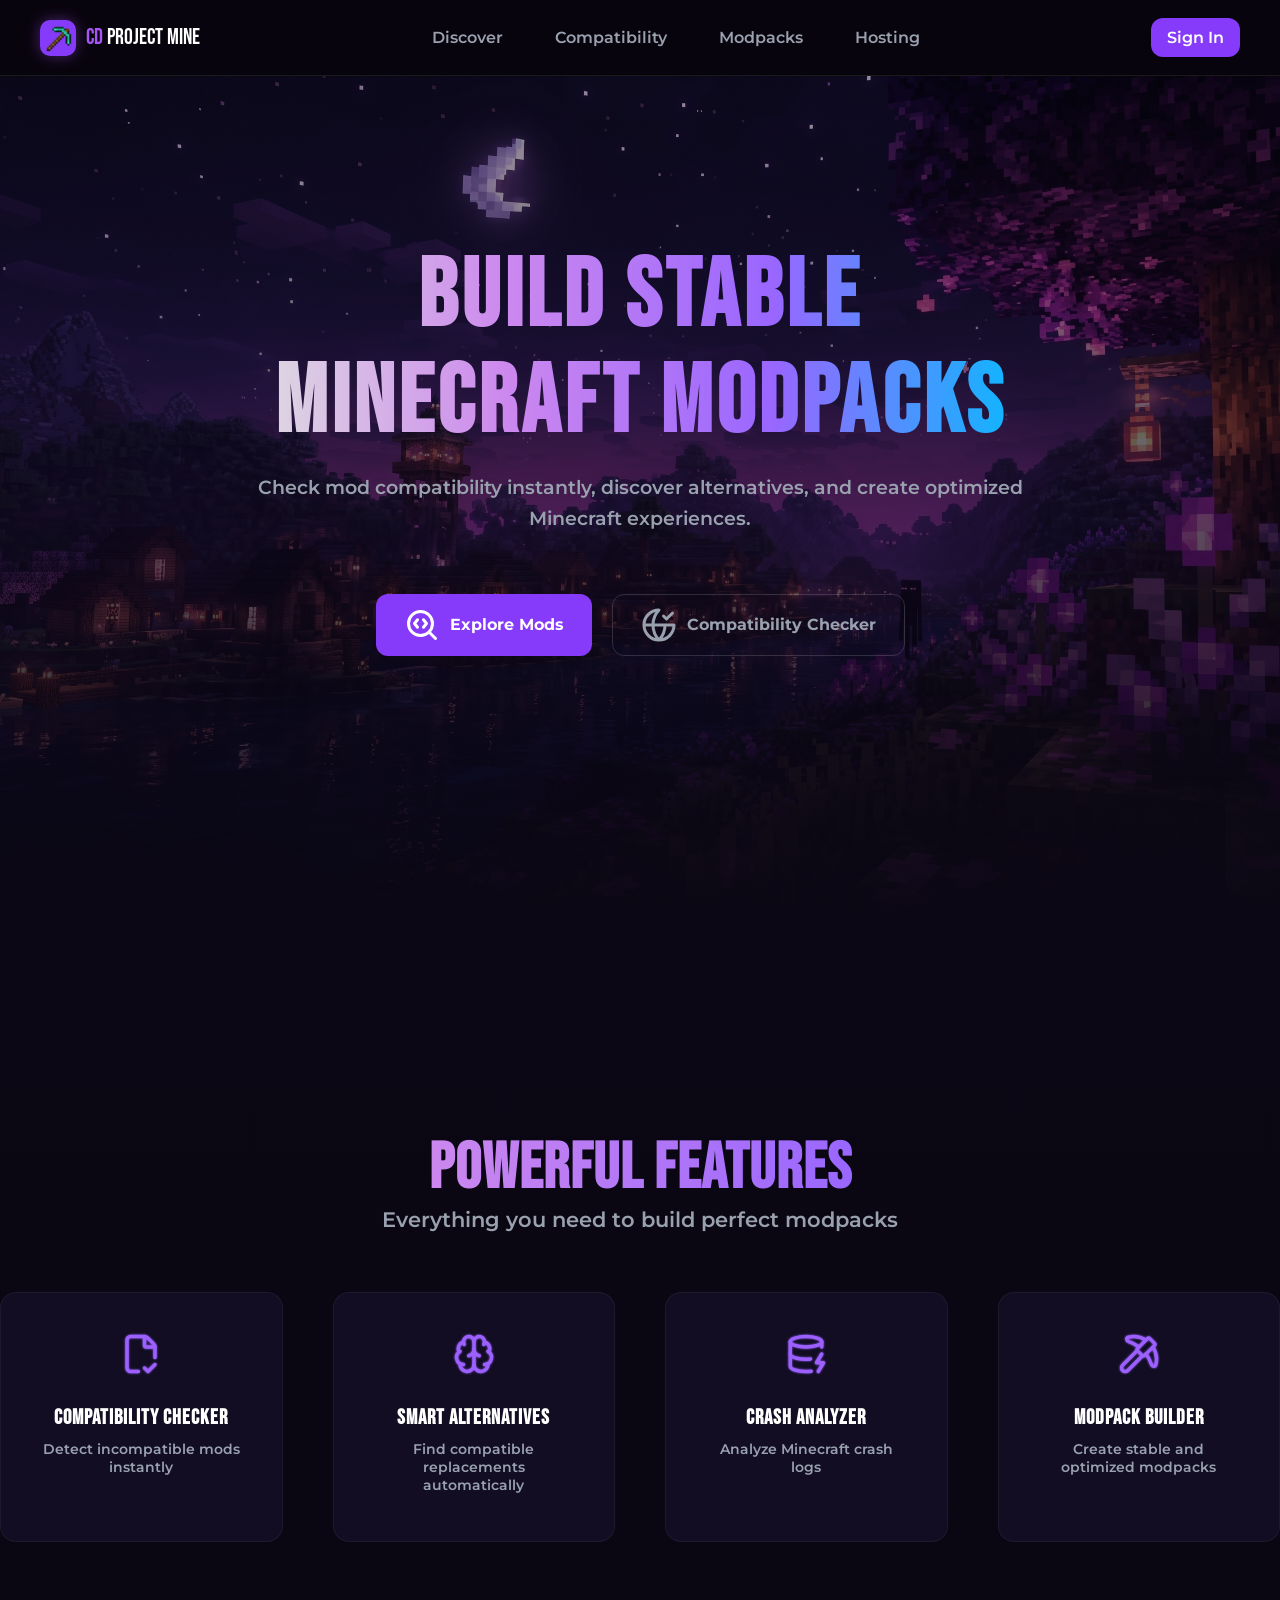
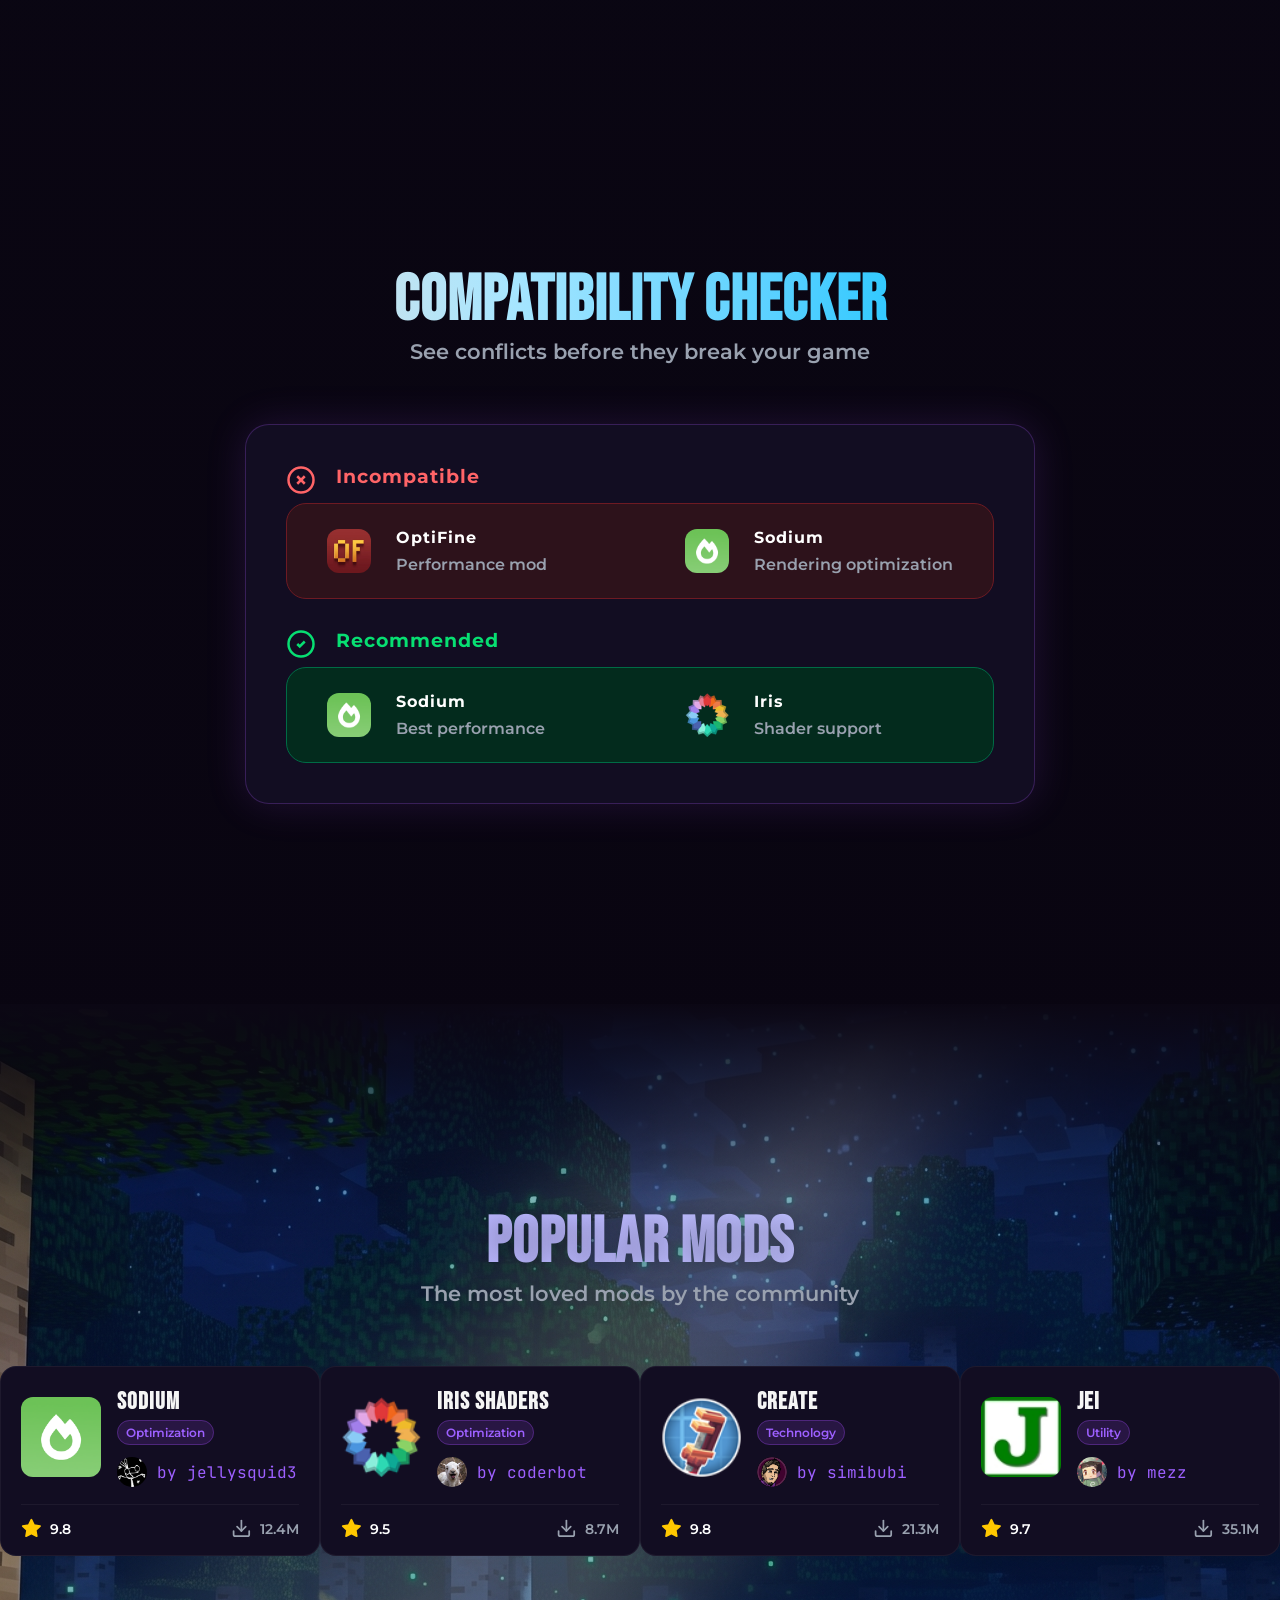
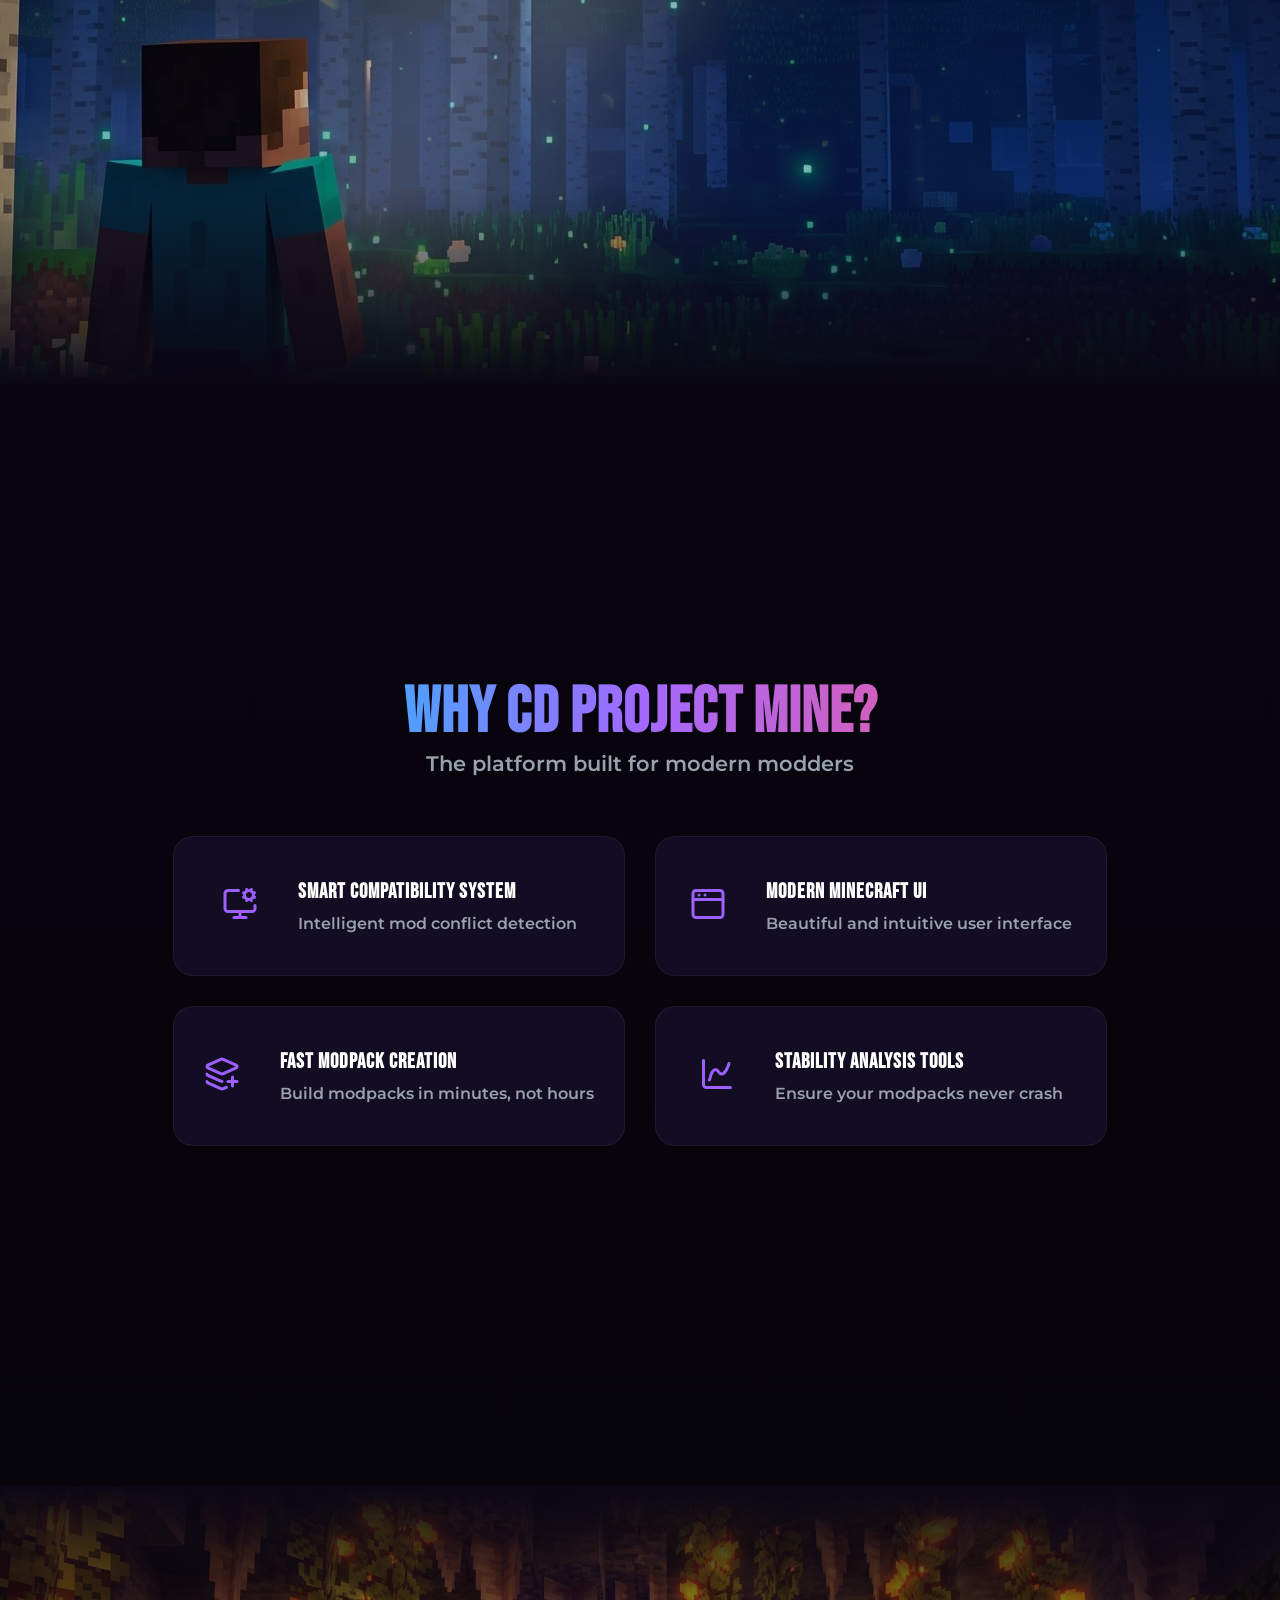
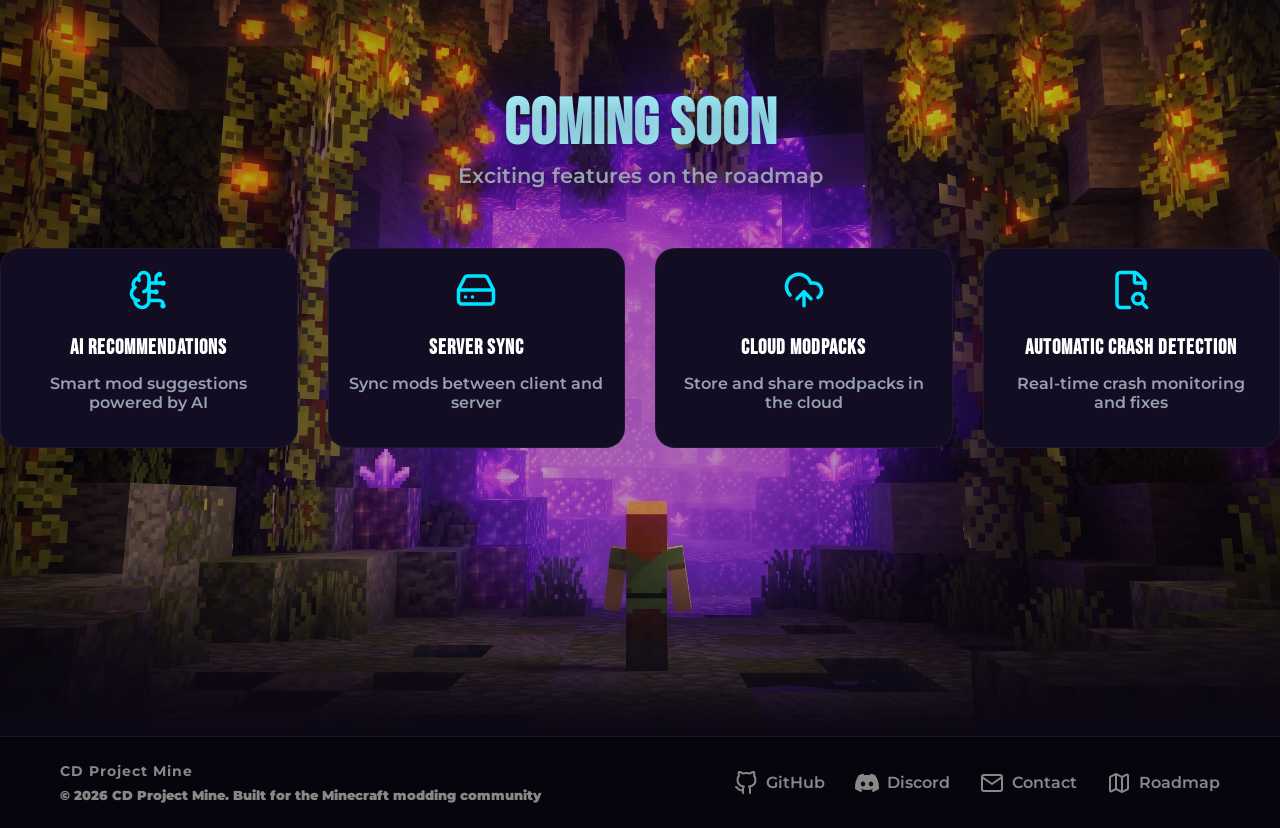
==== commit c4211d9b: "feat: add smooth animations to the index.html" ====
--- a/index.html
+++ b/index.html
@@ -11,6 +11,7 @@
     <link rel="stylesheet" href="src/components/cards/mini-trend-cards.css">
     <link rel="stylesheet" href="src/css/pages/home.css">
     <link rel="stylesheet" href="src/css/media/index.css">
+    <link href="https://unpkg.com/aos@2.3.1/dist/aos.css" rel="stylesheet">
 </head>
 
 <body>
@@ -18,188 +19,220 @@
 
     <main class="main-content">
         <section class="hero-section">
-            <div class="hero-header">
+            <div class="hero-header" data-aos="fade-down">
                 <h1 class="hero-title">Build Stable <br> Minecraft Modpacks</h1>
                 <p class="hero-subtitle">Check mod compatibility instantly, discover alternatives, and create optimized
                     Minecraft experiences.</p>
             </div>
 
+            <!-- <div data-aos="fade-down"> -->
             <div class="hero-buttons">
-                <a class="hero-btn" href="discover.html">
-                    <svg class="hero-icon" xmlns="http://www.w3.org/2000/svg" width="24" height="24" viewBox="0 0 24 24"
-                        fill="none" stroke="currentColor" stroke-width="2" stroke-linecap="round"
-                        stroke-linejoin="round" class="lucide lucide-search-code-icon lucide-search-code">
-                        <path d="m13 13.5 2-2.5-2-2.5" />
-                        <path d="m21 21-4.3-4.3" />
-                        <path d="M9 8.5 7 11l2 2.5" />
-                        <circle cx="11" cy="11" r="8" />
-                    </svg>
-                    Explore Mods
-                </a>
-
-                <a class="hero-btn" href="compatibility.html">
-                    <svg class="hero-icon" xmlns="http://www.w3.org/2000/svg" width="24" height="24" viewBox="0 0 24 24" fill="none"
-                        stroke="currentColor" stroke-width="2" stroke-linecap="round" stroke-linejoin="round"
-                        class="lucide lucide-globe-check-icon lucide-globe-check">
-                        <path d="m15 6 2 2 4-4" />
-                        <path d="M2 12h20A10 10 0 1 1 12 2a14.5 14.5 0 0 0 0 20 14.5 14.5 0 0 0 4-10" />
-                    </svg>
-                    Compatibility Checker
-                </a>
-            </div>
+                <div class="aos-flex-wrapper" data-aos="fade-right">
+                    <a class="hero-btn" href="discover.html">
+                        <svg class="hero-icon" xmlns="http://www.w3.org/2000/svg" width="24" height="24"
+                            viewBox="0 0 24 24" fill="none" stroke="currentColor" stroke-width="2"
+                            stroke-linecap="round" stroke-linejoin="round"
+                            class="lucide lucide-search-code-icon lucide-search-code">
+                            <path d="m13 13.5 2-2.5-2-2.5" />
+                            <path d="m21 21-4.3-4.3" />
+                            <path d="M9 8.5 7 11l2 2.5" />
+                            <circle cx="11" cy="11" r="8" />
+                        </svg>
+                        Explore Mods
+                    </a>
+                </div>
+
+                <div class="aos-flex-wrapper" data-aos="fade-left">
+                    <a class="hero-btn" href="compatibility.html">
+                        <svg class="hero-icon" xmlns="http://www.w3.org/2000/svg" width="24" height="24"
+                            viewBox="0 0 24 24" fill="none" stroke="currentColor" stroke-width="2"
+                            stroke-linecap="round" stroke-linejoin="round"
+                            class="lucide lucide-globe-check-icon lucide-globe-check">
+                            <path d="m15 6 2 2 4-4" />
+                            <path d="M2 12h20A10 10 0 1 1 12 2a14.5 14.5 0 0 0 0 20 14.5 14.5 0 0 0 4-10" />
+                        </svg>
+                        Compatibility Checker
+                    </a>
+                </div>
+            </div>
+            <!-- </div> -->
         </section>
 
         <section class="features-section">
-            <div class="home-header-section features">
-                <h2 class="text-gradient">Powerful Features</h2>
-                <p>Everything you need to build perfect modpacks</p>
+            <div data-aos="fade-up">
+                <div class="home-header-section features">
+                    <h2 class="text-gradient">Powerful Features</h2>
+                    <p>Everything you need to build perfect modpacks</p>
+                </div>
             </div>
 
             <div class="features-container">
-                <div class="feature-card interactive-card">
-                    <svg class="feature-icon" xmlns="http://www.w3.org/2000/svg" width="24" height="24"
-                        viewBox="0 0 24 24" fill="none" stroke="currentColor" stroke-width="2" stroke-linecap="round"
-                        stroke-linejoin="round" class="lucide lucide-file-check-corner-icon lucide-file-check-corner">
-                        <path
-                            d="M10.5 22H6a2 2 0 0 1-2-2V4a2 2 0 0 1 2-2h8a2.4 2.4 0 0 1 1.706.706l3.588 3.588A2.4 2.4 0 0 1 20 8v6" />
-                        <path d="M14 2v5a1 1 0 0 0 1 1h5" />
-                        <path d="m14 20 2 2 4-4" />
-                    </svg>
-                    <div class="feature-text">
-                        <h3>Compatibility Checker</h3>
-                        <p>Detect incompatible mods instantly</p>
-                    </div>
-                </div>
-                <div class="feature-card interactive-card">
-                    <svg class="feature-icon" xmlns="http://www.w3.org/2000/svg" width="24" height="24"
-                        viewBox="0 0 24 24" fill="none" stroke="currentColor" stroke-width="2" stroke-linecap="round"
-                        stroke-linejoin="round" class="lucide lucide-brain-icon lucide-brain">
-                        <path d="M12 18V5" />
-                        <path d="M15 13a4.17 4.17 0 0 1-3-4 4.17 4.17 0 0 1-3 4" />
-                        <path d="M17.598 6.5A3 3 0 1 0 12 5a3 3 0 1 0-5.598 1.5" />
-                        <path d="M17.997 5.125a4 4 0 0 1 2.526 5.77" />
-                        <path d="M18 18a4 4 0 0 0 2-7.464" />
-                        <path d="M19.967 17.483A4 4 0 1 1 12 18a4 4 0 1 1-7.967-.517" />
-                        <path d="M6 18a4 4 0 0 1-2-7.464" />
-                        <path d="M6.003 5.125a4 4 0 0 0-2.526 5.77" />
-                    </svg>
-                    <div class="feature-text">
-                        <h3>Smart Alternatives</h3>
-                        <p>Find compatible replacements automatically</p>
-                    </div>
-                </div>
-                <div class="feature-card interactive-card">
-                    <svg class="feature-icon" xmlns="http://www.w3.org/2000/svg" width="24" height="24"
-                        viewBox="0 0 24 24" fill="none" stroke="currentColor" stroke-width="2" stroke-linecap="round"
-                        stroke-linejoin="round" class="lucide lucide-database-zap-icon lucide-database-zap">
-                        <ellipse cx="12" cy="5" rx="9" ry="3" />
-                        <path d="M3 5V19A9 3 0 0 0 15 21.84" />
-                        <path d="M21 5V8" />
-                        <path d="M21 12L18 17H22L19 22" />
-                        <path d="M3 12A9 3 0 0 0 14.59 14.87" />
-                    </svg>
-                    <div class="feature-text">
-                        <h3>Crash Analyzer</h3>
-                        <p>Analyze Minecraft crash logs</p>
-                    </div>
-                </div>
-                <div class="feature-card interactive-card">
-                    <svg class="feature-icon" xmlns="http://www.w3.org/2000/svg" width="24" height="24"
-                        viewBox="0 0 24 24" fill="none" stroke="currentColor" stroke-width="2" stroke-linecap="round"
-                        stroke-linejoin="round" class="lucide lucide-pickaxe-icon lucide-pickaxe">
-                        <path d="m14 13-8.381 8.38a1 1 0 0 1-3.001-3L11 9.999" />
-                        <path
-                            d="M15.973 4.027A13 13 0 0 0 5.902 2.373c-1.398.342-1.092 2.158.277 2.601a19.9 19.9 0 0 1 5.822 3.024" />
-                        <path
-                            d="M16.001 11.999a19.9 19.9 0 0 1 3.024 5.824c.444 1.369 2.26 1.676 2.603.278A13 13 0 0 0 20 8.069" />
-                        <path
-                            d="M18.352 3.352a1.205 1.205 0 0 0-1.704 0l-5.296 5.296a1.205 1.205 0 0 0 0 1.704l2.296 2.296a1.205 1.205 0 0 0 1.704 0l5.296-5.296a1.205 1.205 0 0 0 0-1.704z" />
-                    </svg>
-                    <div class="feature-text">
-                        <h3>Modpack Builder</h3>
-                        <p>Create stable and optimized modpacks</p>
+                <div class="aos-grid-wrapper" data-aos="fade-up">
+                    <div class="feature-card interactive-card">
+                        <svg class="feature-icon" xmlns="http://www.w3.org/2000/svg" width="24" height="24"
+                            viewBox="0 0 24 24" fill="none" stroke="currentColor" stroke-width="2"
+                            stroke-linecap="round" stroke-linejoin="round"
+                            class="lucide lucide-file-check-corner-icon lucide-file-check-corner">
+                            <path
+                                d="M10.5 22H6a2 2 0 0 1-2-2V4a2 2 0 0 1 2-2h8a2.4 2.4 0 0 1 1.706.706l3.588 3.588A2.4 2.4 0 0 1 20 8v6" />
+                            <path d="M14 2v5a1 1 0 0 0 1 1h5" />
+                            <path d="m14 20 2 2 4-4" />
+                        </svg>
+                        <div class="feature-text">
+                            <h3>Compatibility Checker</h3>
+                            <p>Detect incompatible mods instantly</p>
+                        </div>
+                    </div>
+                </div>
+
+                <div class="aos-grid-wrapper" data-aos="fade-up">
+                    <div class="feature-card interactive-card">
+                        <svg class="feature-icon" xmlns="http://www.w3.org/2000/svg" width="24" height="24"
+                            viewBox="0 0 24 24" fill="none" stroke="currentColor" stroke-width="2"
+                            stroke-linecap="round" stroke-linejoin="round"
+                            class="lucide lucide-brain-icon lucide-brain">
+                            <path d="M12 18V5" />
+                            <path d="M15 13a4.17 4.17 0 0 1-3-4 4.17 4.17 0 0 1-3 4" />
+                            <path d="M17.598 6.5A3 3 0 1 0 12 5a3 3 0 1 0-5.598 1.5" />
+                            <path d="M17.997 5.125a4 4 0 0 1 2.526 5.77" />
+                            <path d="M18 18a4 4 0 0 0 2-7.464" />
+                            <path d="M19.967 17.483A4 4 0 1 1 12 18a4 4 0 1 1-7.967-.517" />
+                            <path d="M6 18a4 4 0 0 1-2-7.464" />
+                            <path d="M6.003 5.125a4 4 0 0 0-2.526 5.77" />
+                        </svg>
+                        <div class="feature-text">
+                            <h3>Smart Alternatives</h3>
+                            <p>Find compatible replacements automatically</p>
+                        </div>
+                    </div>
+                </div>
+
+                <div class="aos-grid-wrapper" data-aos="fade-up">
+                    <div class="feature-card interactive-card">
+                        <svg class="feature-icon" xmlns="http://www.w3.org/2000/svg" width="24" height="24"
+                            viewBox="0 0 24 24" fill="none" stroke="currentColor" stroke-width="2"
+                            stroke-linecap="round" stroke-linejoin="round"
+                            class="lucide lucide-database-zap-icon lucide-database-zap">
+                            <ellipse cx="12" cy="5" rx="9" ry="3" />
+                            <path d="M3 5V19A9 3 0 0 0 15 21.84" />
+                            <path d="M21 5V8" />
+                            <path d="M21 12L18 17H22L19 22" />
+                            <path d="M3 12A9 3 0 0 0 14.59 14.87" />
+                        </svg>
+                        <div class="feature-text">
+                            <h3>Crash Analyzer</h3>
+                            <p>Analyze Minecraft crash logs</p>
+                        </div>
+                    </div>
+                </div>
+
+                <div class="aos-grid-wrapper" data-aos="fade-up">
+                    <div class="feature-card interactive-card">
+                        <svg class="feature-icon" xmlns="http://www.w3.org/2000/svg" width="24" height="24"
+                            viewBox="0 0 24 24" fill="none" stroke="currentColor" stroke-width="2"
+                            stroke-linecap="round" stroke-linejoin="round"
+                            class="lucide lucide-pickaxe-icon lucide-pickaxe">
+                            <path d="m14 13-8.381 8.38a1 1 0 0 1-3.001-3L11 9.999" />
+                            <path
+                                d="M15.973 4.027A13 13 0 0 0 5.902 2.373c-1.398.342-1.092 2.158.277 2.601a19.9 19.9 0 0 1 5.822 3.024" />
+                            <path
+                                d="M16.001 11.999a19.9 19.9 0 0 1 3.024 5.824c.444 1.369 2.26 1.676 2.603.278A13 13 0 0 0 20 8.069" />
+                            <path
+                                d="M18.352 3.352a1.205 1.205 0 0 0-1.704 0l-5.296 5.296a1.205 1.205 0 0 0 0 1.704l2.296 2.296a1.205 1.205 0 0 0 1.704 0l5.296-5.296a1.205 1.205 0 0 0 0-1.704z" />
+                        </svg>
+                        <div class="feature-text">
+                            <h3>Modpack Builder</h3>
+                            <p>Create stable and optimized modpacks</p>
+                        </div>
                     </div>
                 </div>
             </div>
         </section>
 
         <section class="compatibility-section">
-            <div class="home-header-section compatibility">
-                <h2 class="text-gradient">Compatibility Checker</h2>
-                <p>See conflicts before they break your game</p>
-            </div>
-
-            <div class="compatibility-container">
-                <div class="compatibility-group">
-                    <h3><svg class="compatibility-icon-header" viewBox="0 0 24 24" width="24" height="24"
-                            stroke="currentColor" stroke-width="2" fill="none">
-                            <circle cx="12" cy="12" r="10"></circle>
-                            <line x1="15" y1="9" x2="9" y2="15"></line>
-                            <line x1="9" y1="9" x2="15" y2="15"></line>
-                        </svg>
-                        Incompatible
-                    </h3>
-
-                    <div class="compatibility-card incompatible-card">
-                        <div class="mod-info">
-                            <img src="src/assets/icons/optifine-icon.webp" alt="OptiFine Icon"
-                                class="compatibility-icon optf">
-
-                            <div class="mod-text">
-                                <h4>OptiFine</h4>
-                                <p>Performance mod</p>
+            <div data-aos="fade-up">
+                <div class="home-header-section compatibility">
+                    <h2 class="text-gradient">Compatibility Checker</h2>
+                    <p>See conflicts before they break your game</p>
+                </div>
+            </div>
+
+            <div data-aos="fade-up">
+                <div class="compatibility-container">
+                    <div class="compatibility-group">
+                        <h3><svg class="compatibility-icon-header" viewBox="0 0 24 24" width="24" height="24"
+                                stroke="currentColor" stroke-width="2" fill="none">
+                                <circle cx="12" cy="12" r="10"></circle>
+                                <line x1="15" y1="9" x2="9" y2="15"></line>
+                                <line x1="9" y1="9" x2="15" y2="15"></line>
+                            </svg>
+                            Incompatible
+                        </h3>
+
+                        <div class="compatibility-card incompatible-card">
+                            <div class="mod-info">
+                                <img src="src/assets/icons/optifine-icon.webp" alt="OptiFine Icon"
+                                    class="compatibility-icon optf">
+
+                                <div class="mod-text">
+                                    <h4>OptiFine</h4>
+                                    <p>Performance mod</p>
+                                </div>
                             </div>
-                        </div>
-
-                        <div class="mod-info">
-                            <img src="src/assets/icons/sodium-icon.png" alt="Sodium Icon"
-                                class="compatibility-icon sodi">
-
-                            <div class="mod-text">
-                                <h4>Sodium</h4>
-                                <p>Rendering optimization</p>
+
+                            <div class="mod-info">
+                                <img src="src/assets/icons/sodium-icon.png" alt="Sodium Icon"
+                                    class="compatibility-icon sodi">
+
+                                <div class="mod-text">
+                                    <h4>Sodium</h4>
+                                    <p>Rendering optimization</p>
+                                </div>
                             </div>
                         </div>
                     </div>
-                </div>
-
-                <div class="compatibility-group">
-                    <h3 class="recommended-title">
-                        <svg class="compatibility-icon-header" viewBox="0 0 24 24" width="24" height="24"
-                            stroke="currentColor" stroke-width="2" fill="none">
-                            <circle cx="12" cy="12" r="10"></circle>
-                            <path d="M9 12l2 2 4-4"></path>
-                        </svg>
-                        Recommended
-                    </h3>
-                    <div class="compatibility-card recommended-card">
-                        <div class="mod-info">
-                            <img src="src/assets/icons/sodium-icon.png" alt="Sodium Icon"
-                                class="compatibility-icon sodi">
-
-                            <div class="mod-text">
-                                <h4>Sodium</h4>
-                                <p>Best performance</p>
+
+                    <div class="compatibility-group">
+                        <h3 class="recommended-title">
+                            <svg class="compatibility-icon-header" viewBox="0 0 24 24" width="24" height="24"
+                                stroke="currentColor" stroke-width="2" fill="none">
+                                <circle cx="12" cy="12" r="10"></circle>
+                                <path d="M9 12l2 2 4-4"></path>
+                            </svg>
+                            Recommended
+                        </h3>
+                        <div class="compatibility-card recommended-card">
+                            <div class="mod-info">
+                                <img src="src/assets/icons/sodium-icon.png" alt="Sodium Icon"
+                                    class="compatibility-icon sodi">
+
+                                <div class="mod-text">
+                                    <h4>Sodium</h4>
+                                    <p>Best performance</p>
+                                </div>
                             </div>
-                        </div>
-
-                        <div class="mod-info">
-                            <img src="src/assets/icons/iris-shader-icon.png" alt="Iris Icon"
-                                class="compatibility-icon iris">
-
-                            <div class="mod-text">
-                                <h4>Iris</h4>
-                                <p>Shader support</p>
+
+                            <div class="mod-info">
+                                <img src="src/assets/icons/iris-shader-icon.png" alt="Iris Icon"
+                                    class="compatibility-icon iris">
+
+                                <div class="mod-text">
+                                    <h4>Iris</h4>
+                                    <p>Shader support</p>
+                                </div>
                             </div>
                         </div>
                     </div>
                 </div>
+            </div>
         </section>
 
         <section class="mini-trend-cards-section">
-            <div class="home-header-section popular">
-                <h2 class="text-gradient">Popular Mods</h2>
-                <p>The most loved mods by the community</p>
+            <div data-aos="zoom-in">
+                <div class="home-header-section popular">
+                    <h2 class="text-gradient">Popular Mods</h2>
+                    <p>The most loved mods by the community</p>
+                </div>
             </div>
 
             <div class="mini-trend-cards-container" id="mini-trend-cards-placeholder"></div>
@@ -212,169 +245,188 @@
             </div>
 
             <div class="why-container">
-                <div class="why-card interactive-card">
-                    <div class="why-icon">
-                        <svg xmlns="http://www.w3.org/2000/svg" width="24" height="24" viewBox="0 0 24 24" fill="none"
-                            stroke="currentColor" stroke-width="2" stroke-linecap="round" stroke-linejoin="round"
-                            class="lucide lucide-monitor-cog-icon lucide-monitor-cog">
-                            <path d="M12 17v4" />
-                            <path d="m14.305 7.53.923-.382" />
-                            <path d="m15.228 4.852-.923-.383" />
-                            <path d="m16.852 3.228-.383-.924" />
-                            <path d="m16.852 8.772-.383.923" />
-                            <path d="m19.148 3.228.383-.924" />
-                            <path d="m19.53 9.696-.382-.924" />
-                            <path d="m20.772 4.852.924-.383" />
-                            <path d="m20.772 7.148.924.383" />
-                            <path d="M22 13v2a2 2 0 0 1-2 2H4a2 2 0 0 1-2-2V5a2 2 0 0 1 2-2h7" />
-                            <path d="M8 21h8" />
-                            <circle cx="18" cy="6" r="3" />
-                        </svg>
-                    </div>
-                    <div class="why-info">
-                        <h4>Smart compatibility system</h4>
-                        <p>Intelligent mod conflict detection</p>
-                    </div>
-                </div>
-
-                <div class="why-card interactive-card">
-                    <div class="why-icon">
-                        <svg class="icon" viewBox="0 0 24 24" width="24" height="24" stroke="currentColor"
-                            stroke-width="2" fill="none" stroke-linecap="round" stroke-linejoin="round">
-                            <rect x="2" y="3" width="20" height="18" rx="2" ry="2" />
-                            <line x1="2" y1="9" x2="22" y2="9" />
-                            <line x1="6" y1="6" x2="6.01" y2="6" />
-                            <line x1="10" y1="6" x2="10.01" y2="6" />
-                        </svg>
-                    </div>
-                    <div class="why-info">
-                        <h4>Modern Minecraft UI</h4>
-                        <p>Beautiful and intuitive user interface</p>
-                    </div>
-                </div>
-
-                <div class="why-card interactive-card">
-                    <div class="why-icon">
-                        <svg xmlns="http://www.w3.org/2000/svg" width="24" height="24" viewBox="0 0 24 24" fill="none"
-                            stroke="currentColor" stroke-width="2" stroke-linecap="round" stroke-linejoin="round"
-                            class="lucide lucide-layers-plus-icon lucide-layers-plus">
-                            <path
-                                d="M12.83 2.18a2 2 0 0 0-1.66 0L2.6 6.08a1 1 0 0 0 0 1.83l8.58 3.91a2 2 0 0 0 .83.18 2 2 0 0 0 .83-.18l8.58-3.9a1 1 0 0 0 0-1.831z" />
-                            <path d="M16 17h6" />
-                            <path d="M19 14v6" />
-                            <path d="M2 12a1 1 0 0 0 .58.91l8.6 3.91a2 2 0 0 0 .825.178" />
-                            <path d="M2 17a1 1 0 0 0 .58.91l8.6 3.91a2 2 0 0 0 1.65 0l2.116-.962" />
-                        </svg>
-                    </div>
-                    <div class="why-info">
-                        <h4>Fast modpack creation</h4>
-                        <p>Build modpacks in minutes, not hours</p>
-                    </div>
-                </div>
-
-                <div class="why-card interactive-card">
-                    <div class="why-icon">
-                        <svg xmlns="http://www.w3.org/2000/svg" width="24" height="24" viewBox="0 0 24 24" fill="none"
-                            stroke="currentColor" stroke-width="2" stroke-linecap="round" stroke-linejoin="round"
-                            class="lucide lucide-chart-spline-icon lucide-chart-spline">
-                            <path d="M3 3v16a2 2 0 0 0 2 2h16" />
-                            <path d="M7 16c.5-2 1.5-7 4-7 2 0 2 3 4 3 2.5 0 4.5-5 5-7" />
-                        </svg>
-                    </div>
-                    <div class="why-info">
-                        <h4>Stability analysis tools</h4>
-                        <p>Ensure your modpacks never crash</p>
+                <div class="aos-grid-wrapper" data-aos="fade-right">
+                    <div class="why-card interactive-card">
+                        <div class="why-icon">
+                            <svg xmlns="http://www.w3.org/2000/svg" width="24" height="24" viewBox="0 0 24 24"
+                                fill="none" stroke="currentColor" stroke-width="2" stroke-linecap="round"
+                                stroke-linejoin="round" class="lucide lucide-monitor-cog-icon lucide-monitor-cog">
+                                <path d="M12 17v4" />
+                                <path d="m14.305 7.53.923-.382" />
+                                <path d="m15.228 4.852-.923-.383" />
+                                <path d="m16.852 3.228-.383-.924" />
+                                <path d="m16.852 8.772-.383.923" />
+                                <path d="m19.148 3.228.383-.924" />
+                                <path d="m19.53 9.696-.382-.924" />
+                                <path d="m20.772 4.852.924-.383" />
+                                <path d="m20.772 7.148.924.383" />
+                                <path d="M22 13v2a2 2 0 0 1-2 2H4a2 2 0 0 1-2-2V5a2 2 0 0 1 2-2h7" />
+                                <path d="M8 21h8" />
+                                <circle cx="18" cy="6" r="3" />
+                            </svg>
+                        </div>
+                        <div class="why-info">
+                            <h4>Smart compatibility system</h4>
+                            <p>Intelligent mod conflict detection</p>
+                        </div>
+                    </div>
+                </div>
+
+                <div class="aos-grid-wrapper" data-aos="fade-left">
+                    <div class="why-card interactive-card">
+                        <div class="why-icon">
+                            <svg class="icon" viewBox="0 0 24 24" width="24" height="24" stroke="currentColor"
+                                stroke-width="2" fill="none" stroke-linecap="round" stroke-linejoin="round">
+                                <rect x="2" y="3" width="20" height="18" rx="2" ry="2" />
+                                <line x1="2" y1="9" x2="22" y2="9" />
+                                <line x1="6" y1="6" x2="6.01" y2="6" />
+                                <line x1="10" y1="6" x2="10.01" y2="6" />
+                            </svg>
+                        </div>
+                        <div class="why-info">
+                            <h4>Modern Minecraft UI</h4>
+                            <p>Beautiful and intuitive user interface</p>
+                        </div>
+                    </div>
+                </div>
+
+                <div class="aos-grid-wrapper" data-aos="fade-right">
+                    <div class="why-card interactive-card">
+                        <div class="why-icon">
+                            <svg xmlns="http://www.w3.org/2000/svg" width="24" height="24" viewBox="0 0 24 24"
+                                fill="none" stroke="currentColor" stroke-width="2" stroke-linecap="round"
+                                stroke-linejoin="round" class="lucide lucide-layers-plus-icon lucide-layers-plus">
+                                <path
+                                    d="M12.83 2.18a2 2 0 0 0-1.66 0L2.6 6.08a1 1 0 0 0 0 1.83l8.58 3.91a2 2 0 0 0 .83.18 2 2 0 0 0 .83-.18l8.58-3.9a1 1 0 0 0 0-1.831z" />
+                                <path d="M16 17h6" />
+                                <path d="M19 14v6" />
+                                <path d="M2 12a1 1 0 0 0 .58.91l8.6 3.91a2 2 0 0 0 .825.178" />
+                                <path d="M2 17a1 1 0 0 0 .58.91l8.6 3.91a2 2 0 0 0 1.65 0l2.116-.962" />
+                            </svg>
+                        </div>
+                        <div class="why-info">
+                            <h4>Fast modpack creation</h4>
+                            <p>Build modpacks in minutes, not hours</p>
+                        </div>
+                    </div>
+                </div>
+
+                <div class="aos-grid-wrapper" data-aos="fade-left">
+                    <div class="why-card interactive-card">
+                        <div class="why-icon">
+                            <svg xmlns="http://www.w3.org/2000/svg" width="24" height="24" viewBox="0 0 24 24"
+                                fill="none" stroke="currentColor" stroke-width="2" stroke-linecap="round"
+                                stroke-linejoin="round" class="lucide lucide-chart-spline-icon lucide-chart-spline">
+                                <path d="M3 3v16a2 2 0 0 0 2 2h16" />
+                                <path d="M7 16c.5-2 1.5-7 4-7 2 0 2 3 4 3 2.5 0 4.5-5 5-7" />
+                            </svg>
+                        </div>
+                        <div class="why-info">
+                            <h4>Stability analysis tools</h4>
+                            <p>Ensure your modpacks never crash</p>
+                        </div>
                     </div>
                 </div>
             </div>
         </section>
 
         <section class="soon-section">
-            <div class="home-header-section soon">
-                <h2 class="text-gradient">Coming Soon</h2>
-                <p>Exciting features on the roadmap</p>
+            <div data-aos="fade-up">
+                <div class="home-header-section soon">
+                    <h2 class="text-gradient">Coming Soon</h2>
+                    <p>Exciting features on the roadmap</p>
+                </div>
             </div>
             <div class="soon-container">
-                <div class="soon-card interactive-card">
-                    <div class="soon-icon">
-                        <svg xmlns="http://www.w3.org/2000/svg" width="24" height="24" viewBox="0 0 24 24" fill="none"
-                            stroke="currentColor" stroke-width="2" stroke-linecap="round" stroke-linejoin="round"
-                            class="lucide lucide-brain-circuit-icon lucide-brain-circuit">
-                            <path
-                                d="M12 5a3 3 0 1 0-5.997.125 4 4 0 0 0-2.526 5.77 4 4 0 0 0 .556 6.588A4 4 0 1 0 12 18Z" />
-                            <path d="M9 13a4.5 4.5 0 0 0 3-4" />
-                            <path d="M6.003 5.125A3 3 0 0 0 6.401 6.5" />
-                            <path d="M3.477 10.896a4 4 0 0 1 .585-.396" />
-                            <path d="M6 18a4 4 0 0 1-1.967-.516" />
-                            <path d="M12 13h4" />
-                            <path d="M12 18h6a2 2 0 0 1 2 2v1" />
-                            <path d="M12 8h8" />
-                            <path d="M16 8V5a2 2 0 0 1 2-2" />
-                            <circle cx="16" cy="13" r=".5" />
-                            <circle cx="18" cy="3" r=".5" />
-                            <circle cx="20" cy="21" r=".5" />
-                            <circle cx="20" cy="8" r=".5" />
-                        </svg>
-                    </div>
-
-                    <div class="soon-info">
-                        <h3>AI Recommendations</h3>
-                        <p>Smart mod suggestions powered by AI</p>
-                    </div>
-                </div>
-
-                <div class="soon-card interactive-card">
-                    <div class="soon-icon">
-                        <svg xmlns="http://www.w3.org/2000/svg" width="24" height="24" viewBox="0 0 24 24" fill="none"
-                            stroke="currentColor" stroke-width="2" stroke-linecap="round" stroke-linejoin="round"
-                            class="lucide lucide-hard-drive-icon lucide-hard-drive">
-                            <path d="M10 16h.01" />
-                            <path
-                                d="M2.212 11.577a2 2 0 0 0-.212.896V18a2 2 0 0 0 2 2h16a2 2 0 0 0 2-2v-5.527a2 2 0 0 0-.212-.896L18.55 5.11A2 2 0 0 0 16.76 4H7.24a2 2 0 0 0-1.79 1.11z" />
-                            <path d="M21.946 12.013H2.054" />
-                            <path d="M6 16h.01" />
-                        </svg>
-                    </div>
-
-                    <div class="soon-info">
-                        <h3>Server Sync</h3>
-                        <p>Sync mods between client and server</p>
-                    </div>
-                </div>
-
-                <div class="soon-card interactive-card">
-                    <div class="soon-icon">
-                        <svg xmlns="http://www.w3.org/2000/svg" width="24" height="24" viewBox="0 0 24 24" fill="none"
-                            stroke="currentColor" stroke-width="2" stroke-linecap="round" stroke-linejoin="round"
-                            class="lucide lucide-cloud-upload-icon lucide-cloud-upload">
-                            <path d="M12 13v8" />
-                            <path d="M4 14.899A7 7 0 1 1 15.71 8h1.79a4.5 4.5 0 0 1 2.5 8.242" />
-                            <path d="m8 17 4-4 4 4" />
-                        </svg>
-                    </div>
-
-                    <div class="soon-info">
-                        <h3>Cloud Modpacks</h3>
-                        <p>Store and share modpacks in the cloud</p>
-                    </div>
-                </div>
-
-                <div class="soon-card interactive-card">
-                    <div class="soon-icon">
-                        <svg xmlns="http://www.w3.org/2000/svg" width="24" height="24" viewBox="0 0 24 24" fill="none"
-                            stroke="currentColor" stroke-width="2" stroke-linecap="round" stroke-linejoin="round"
-                            class="lucide lucide-file-search-corner-icon lucide-file-search-corner">
-                            <path
-                                d="M11.1 22H6a2 2 0 0 1-2-2V4a2 2 0 0 1 2-2h8a2.4 2.4 0 0 1 1.706.706l3.589 3.588A2.4 2.4 0 0 1 20 8v3.25" />
-                            <path d="M14 2v5a1 1 0 0 0 1 1h5" />
-                            <path d="m21 22-2.88-2.88" />
-                            <circle cx="16" cy="17" r="3" />
-                        </svg>
-                    </div>
-
-                    <div class="soon-info">
-                        <h3>Automatic Crash Detection</h3>
-                        <p>Real-time crash monitoring and fixes</p>
+                <div class="aos-grid-wrapper" data-aos="zoom-in-right">
+                    <div class="soon-card interactive-card">
+                        <div class="soon-icon">
+                            <svg xmlns="http://www.w3.org/2000/svg" width="24" height="24" viewBox="0 0 24 24"
+                                fill="none" stroke="currentColor" stroke-width="2" stroke-linecap="round"
+                                stroke-linejoin="round" class="lucide lucide-brain-circuit-icon lucide-brain-circuit">
+                                <path
+                                    d="M12 5a3 3 0 1 0-5.997.125 4 4 0 0 0-2.526 5.77 4 4 0 0 0 .556 6.588A4 4 0 1 0 12 18Z" />
+                                <path d="M9 13a4.5 4.5 0 0 0 3-4" />
+                                <path d="M6.003 5.125A3 3 0 0 0 6.401 6.5" />
+                                <path d="M3.477 10.896a4 4 0 0 1 .585-.396" />
+                                <path d="M6 18a4 4 0 0 1-1.967-.516" />
+                                <path d="M12 13h4" />
+                                <path d="M12 18h6a2 2 0 0 1 2 2v1" />
+                                <path d="M12 8h8" />
+                                <path d="M16 8V5a2 2 0 0 1 2-2" />
+                                <circle cx="16" cy="13" r=".5" />
+                                <circle cx="18" cy="3" r=".5" />
+                                <circle cx="20" cy="21" r=".5" />
+                                <circle cx="20" cy="8" r=".5" />
+                            </svg>
+                        </div>
+
+                        <div class="soon-info">
+                            <h3>AI Recommendations</h3>
+                            <p>Smart mod suggestions powered by AI</p>
+                        </div>
+                    </div>
+                </div>
+
+                <div class="aos-grid-wrapper" data-aos="zoom-in-right">
+                    <div class="soon-card interactive-card">
+                        <div class="soon-icon">
+                            <svg xmlns="http://www.w3.org/2000/svg" width="24" height="24" viewBox="0 0 24 24"
+                                fill="none" stroke="currentColor" stroke-width="2" stroke-linecap="round"
+                                stroke-linejoin="round" class="lucide lucide-hard-drive-icon lucide-hard-drive">
+                                <path d="M10 16h.01" />
+                                <path
+                                    d="M2.212 11.577a2 2 0 0 0-.212.896V18a2 2 0 0 0 2 2h16a2 2 0 0 0 2-2v-5.527a2 2 0 0 0-.212-.896L18.55 5.11A2 2 0 0 0 16.76 4H7.24a2 2 0 0 0-1.79 1.11z" />
+                                <path d="M21.946 12.013H2.054" />
+                                <path d="M6 16h.01" />
+                            </svg>
+                        </div>
+
+                        <div class="soon-info">
+                            <h3>Server Sync</h3>
+                            <p>Sync mods between client and server</p>
+                        </div>
+                    </div>
+                </div>
+
+                <div class="aos-grid-wrapper" data-aos="zoom-in-left">
+                    <div class="soon-card interactive-card">
+                        <div class="soon-icon">
+                            <svg xmlns="http://www.w3.org/2000/svg" width="24" height="24" viewBox="0 0 24 24"
+                                fill="none" stroke="currentColor" stroke-width="2" stroke-linecap="round"
+                                stroke-linejoin="round" class="lucide lucide-cloud-upload-icon lucide-cloud-upload">
+                                <path d="M12 13v8" />
+                                <path d="M4 14.899A7 7 0 1 1 15.71 8h1.79a4.5 4.5 0 0 1 2.5 8.242" />
+                                <path d="m8 17 4-4 4 4" />
+                            </svg>
+                        </div>
+
+                        <div class="soon-info">
+                            <h3>Cloud Modpacks</h3>
+                            <p>Store and share modpacks in the cloud</p>
+                        </div>
+                    </div>
+                </div>
+
+                <div class="aos-grid-wrapper" data-aos="zoom-in-left">
+                    <div class="soon-card interactive-card">
+                        <div class="soon-icon">
+                            <svg xmlns="http://www.w3.org/2000/svg" width="24" height="24" viewBox="0 0 24 24"
+                                fill="none" stroke="currentColor" stroke-width="2" stroke-linecap="round"
+                                stroke-linejoin="round"
+                                class="lucide lucide-file-search-corner-icon lucide-file-search-corner">
+                                <path
+                                    d="M11.1 22H6a2 2 0 0 1-2-2V4a2 2 0 0 1 2-2h8a2.4 2.4 0 0 1 1.706.706l3.589 3.588A2.4 2.4 0 0 1 20 8v3.25" />
+                                <path d="M14 2v5a1 1 0 0 0 1 1h5" />
+                                <path d="m21 22-2.88-2.88" />
+                                <circle cx="16" cy="17" r="3" />
+                            </svg>
+                        </div>
+
+                        <div class="soon-info">
+                            <h3>Automatic Crash Detection</h3>
+                            <p>Real-time crash monitoring and fixes</p>
+                        </div>
                     </div>
                 </div>
             </div>
@@ -386,6 +438,10 @@
     <script src="src/components/navbar/navbar.js" defer></script>
     <script src="src/components/footer/footer.js" defer></script>
     <script src="src/components/cards/mini-trend-cards.js" defer></script>
+    <script src="https://unpkg.com/aos@2.3.1/dist/aos.js"></script>
+    <script>
+        AOS.init();
+    </script>
 </body>
 
 </html>
--- a/src/css/global.css
+++ b/src/css/global.css
@@ -11,9 +11,12 @@
 
 html {
     min-height: 100%;
+    overflow-x: hidden;
 }
 
 body {
+    position: relative;
+    width: 100%;
     margin: 0;
     min-height: 100vh;
     overflow-x: hidden;
--- a/src/components/cards/mini-trend-cards.css
+++ b/src/components/cards/mini-trend-cards.css
@@ -1,27 +1,32 @@
 /* ==========================================================================
    01. ГОЛОВНИЙ КОНТЕЙНЕР КАРТКИ
    ========================================================================== */
+.mini-trend-card-wrapper {
+    display: flex;
+    max-width: 370px;
+    width: 100%;
+    margin: 0 auto;
+}
+
 .mini-trend-card {
     display: flex;
     flex-direction: column;
     justify-content: space-between;
-    max-width: 370px;
     width: 100%;
     min-height: 190px;
-    margin: 0 auto;
-    color: white; 
+    color: white;
     text-decoration: none;
-    background-color: var(--bg-card-default); 
+    background-color: var(--bg-card-default);
     border: 1px solid var(--border-default);
     border-radius: 16px;
     cursor: pointer;
-    transition: all 0.3s ease;
+    transition: transform 0.3s ease, box-shadow 0.3s ease, border-color 0.3s ease;
 }
 
 .mini-trend-card:hover {
     box-shadow: 0 0 15px rgba(138, 43, 226, 0.4);
+    border-color: var(--border-hover);
     transform: scale(1.02);
-    border-color: var(--border-hover);
 }
 
 /* ==========================================================================
@@ -31,7 +36,7 @@
     display: flex;
     flex-direction: column;
     gap: 16px;
-    padding: 20px 20px 0 20px; 
+    padding: 20px 20px 0 20px;
 }
 
 .mini-trend-card-wrapper {
@@ -76,7 +81,7 @@
 .mini-trend-title {
     color: whitesmoke;
     font-size: 1.5rem;
-    margin: 0; 
+    margin: 0;
 }
 
 .mini-trend-category-tag {
@@ -114,7 +119,7 @@
    06. РОЗДІЛЮВАЧ ТА ФУТЕР
    ========================================================================== */
 .mini-trend-card-divider {
-    width: calc(100% - 40px); 
+    width: calc(100% - 40px);
     height: 1px;
     margin: 16px auto 0;
     background-color: rgba(255, 255, 255, 0.05);
@@ -124,7 +129,7 @@
     display: flex;
     justify-content: space-between;
     align-items: center;
-    padding: 12px 20px 16px 20px; 
+    padding: 12px 20px 16px 20px;
 }
 
 /* ==========================================================================
--- a/src/css/pages/home.css
+++ b/src/css/pages/home.css
@@ -24,6 +24,17 @@
     border-color: var(--border-hover);
     transform: translateY(-4px);
     box-shadow: 0 0 25px rgba(168, 85, 247, 0.15);
+}
+
+.aos-grid-wrapper {
+    width: 100%;
+    display: flex;
+    justify-content: center;
+    height: 100%;
+}
+
+.aos-flex-wrapper {
+    display: flex;
 }
 
 /* ==========================================================================
@@ -106,24 +117,25 @@
         border-color 0.3s ease;
 }
 
-.hero-buttons a:first-child {
+
+.hero-buttons .aos-flex-wrapper:first-child .hero-btn {
     background-color: #863AFA;
 }
 
-.hero-buttons a:last-child {
+.hero-buttons .aos-flex-wrapper:last-child .hero-btn {
     color: var(--text-secondary);
     background-color: transparent;
     border: 1px solid rgba(255, 255, 255, 0.15);
 }
 
-.hero-buttons a:first-child:hover {
+.hero-buttons .aos-flex-wrapper:first-child:hover .hero-btn{
     transform: translateY(-2px);
     box-shadow: 0 0 20px rgba(168, 85, 247, 0.6);
     filter: brightness(1.05);
     background-color: #9333ea;
 }
 
-.hero-buttons a:last-child:hover {
+.hero-buttons .aos-flex-wrapper:last-child:hover .hero-btn {
     transform: translateY(-2px);
     color: var(--text-primary);
     border-color: rgba(255, 255, 255, 0.4);
@@ -365,21 +377,25 @@
    08. СЕКЦІЯ: WHY CDPM
    ========================================================================== */
 .why-container {
-    display: flex;
+    display: grid;
+    grid-template-columns: repeat(2, 1fr);
+    place-items: center;
+    /* display: flex; */
     gap: 30px;
     margin-bottom: 340px;
 }
 
 .why-card {
     display: flex;
-    flex-direction: column;
+    /* flex-direction: column; */
     justify-content: center;
     align-items: center;
-    gap: 20px;
+    gap: 40px;
     background-color: var(--bg-card-default);
     border: 1px solid var(--border-default);
     border-radius: 20px;
-    max-width: 400px;
+    max-width: 600px;
+    min-height: 140px;
     width: 100%;
     padding: 30px;
     transition: all 0.3s ease;
@@ -395,7 +411,7 @@
     display: flex;
     flex-direction: column;
     gap: 10px;
-    text-align: center;
+    /* text-align: center; */
 }
 
 .why-info h4 {
@@ -435,6 +451,8 @@
     justify-content: center;
     align-items: center;
     gap: 30px;
+    max-width: 1600px;
+    margin: 0 auto;
 }
 
 .soon-card {
